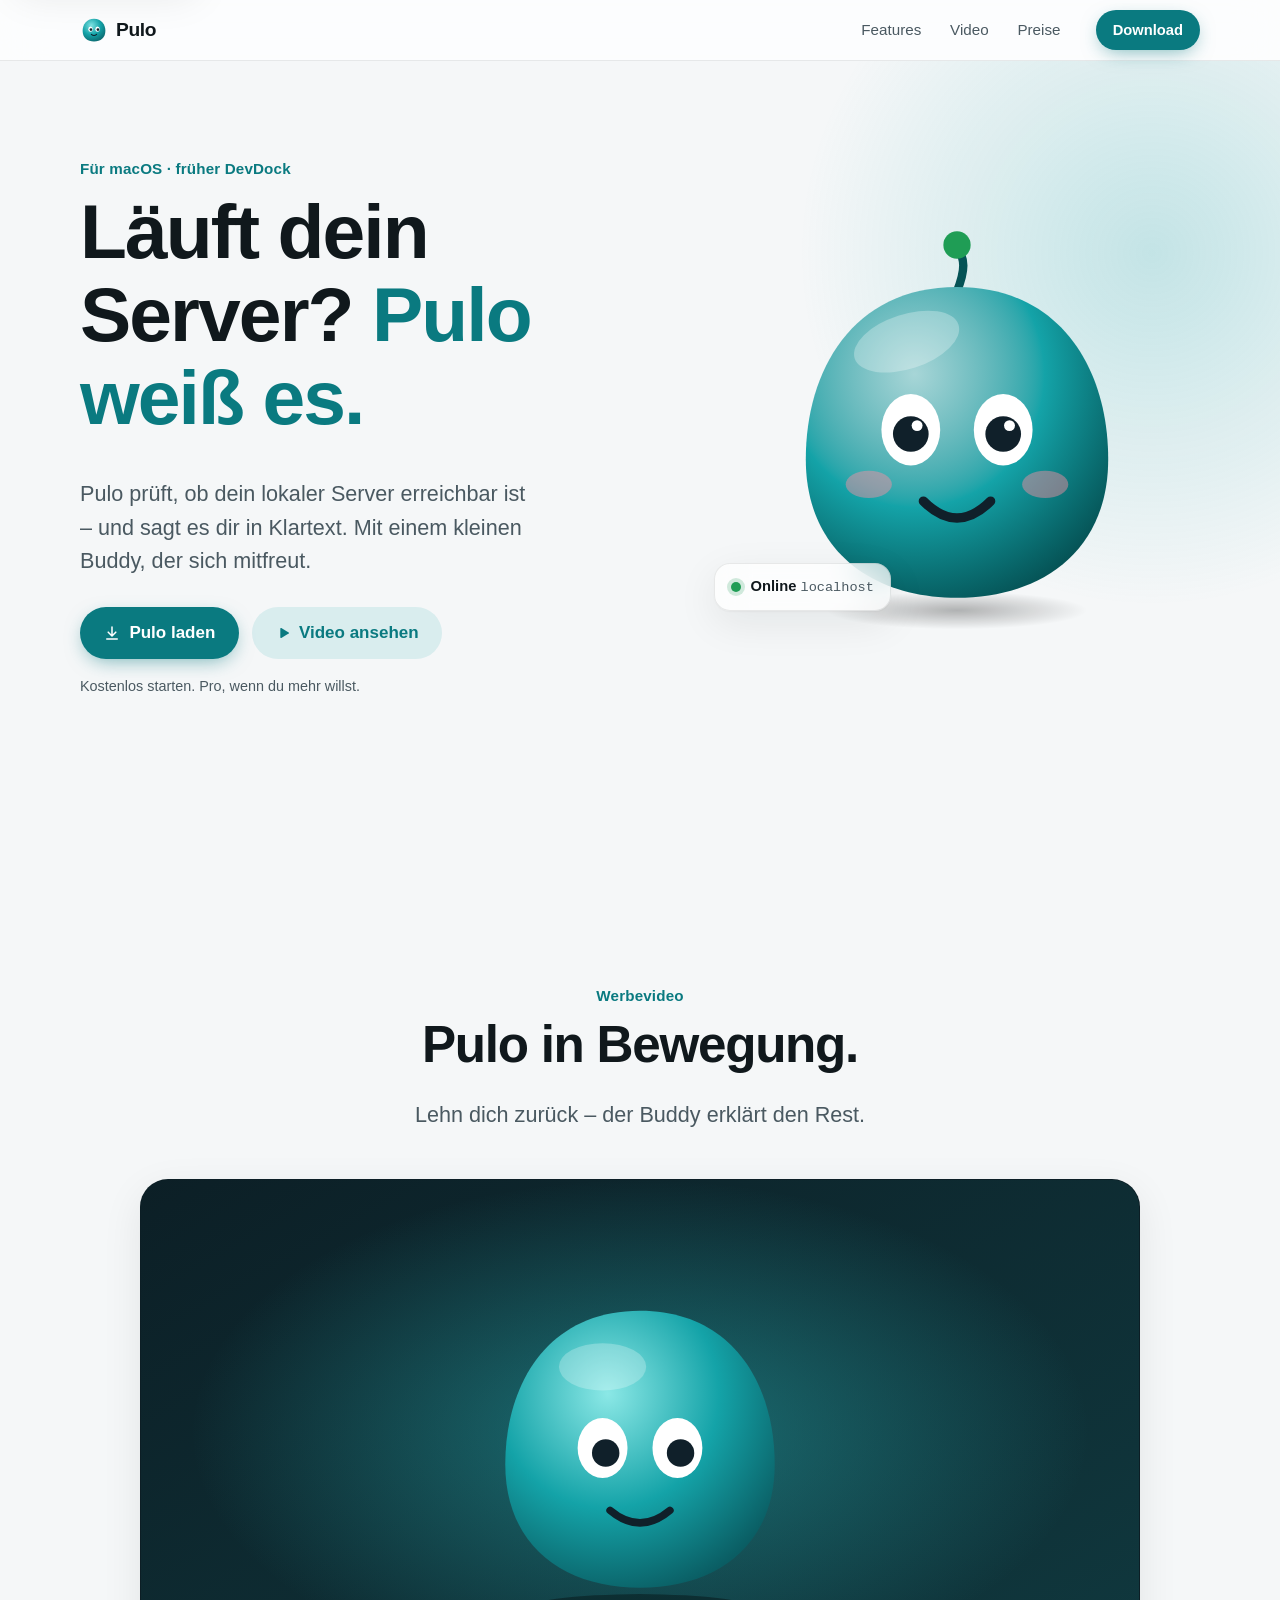
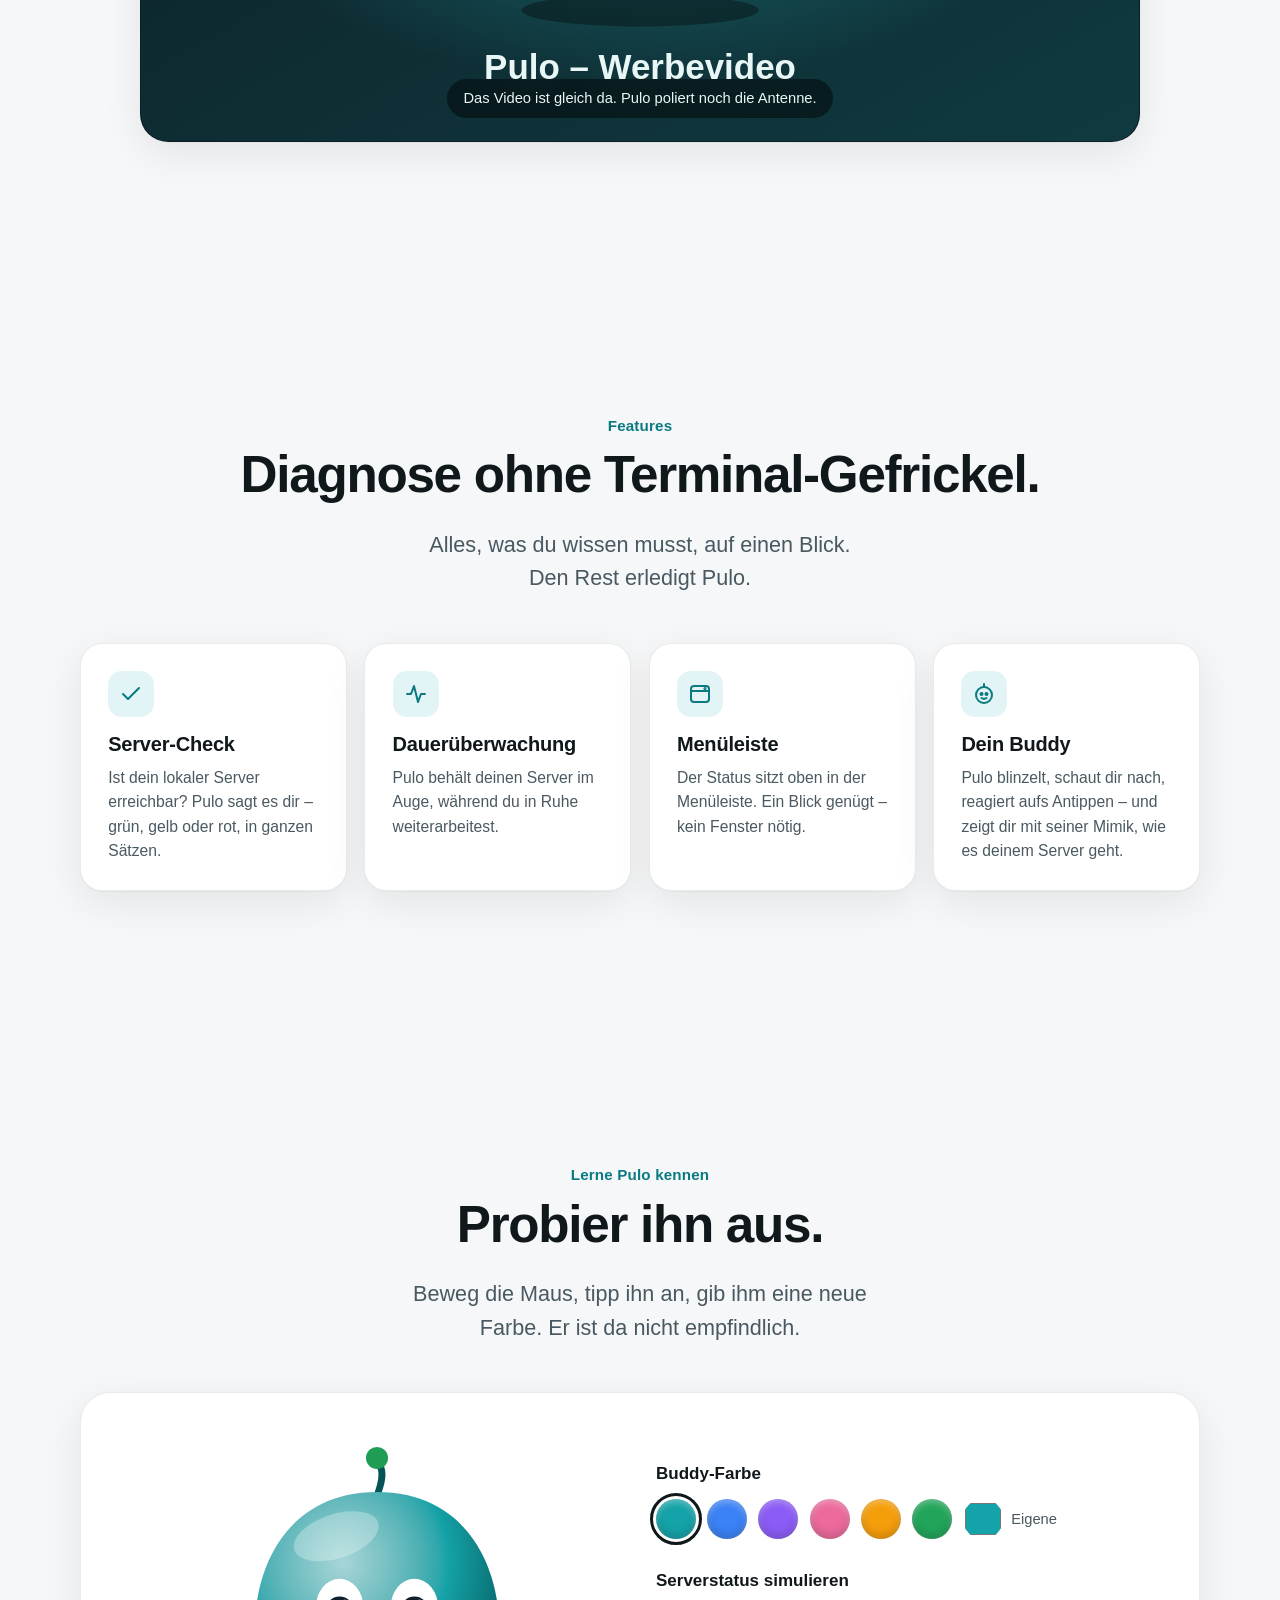
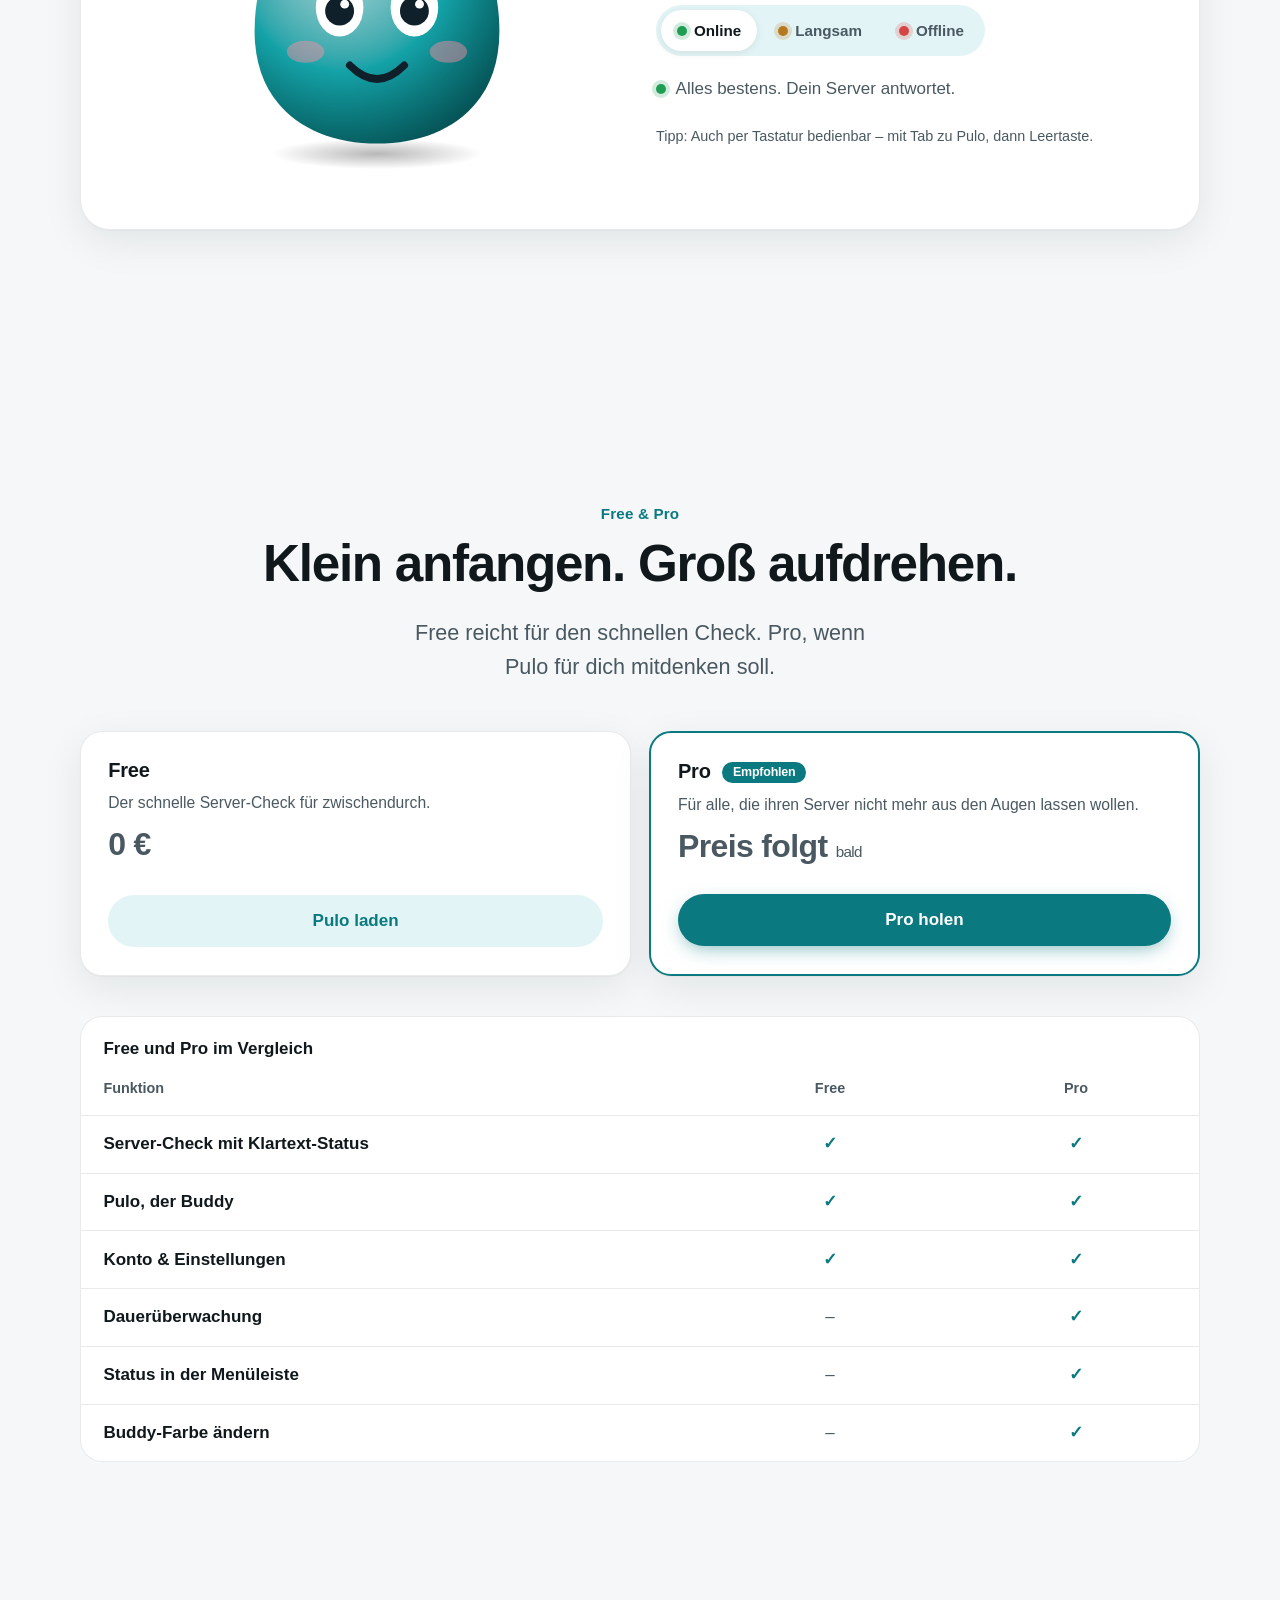
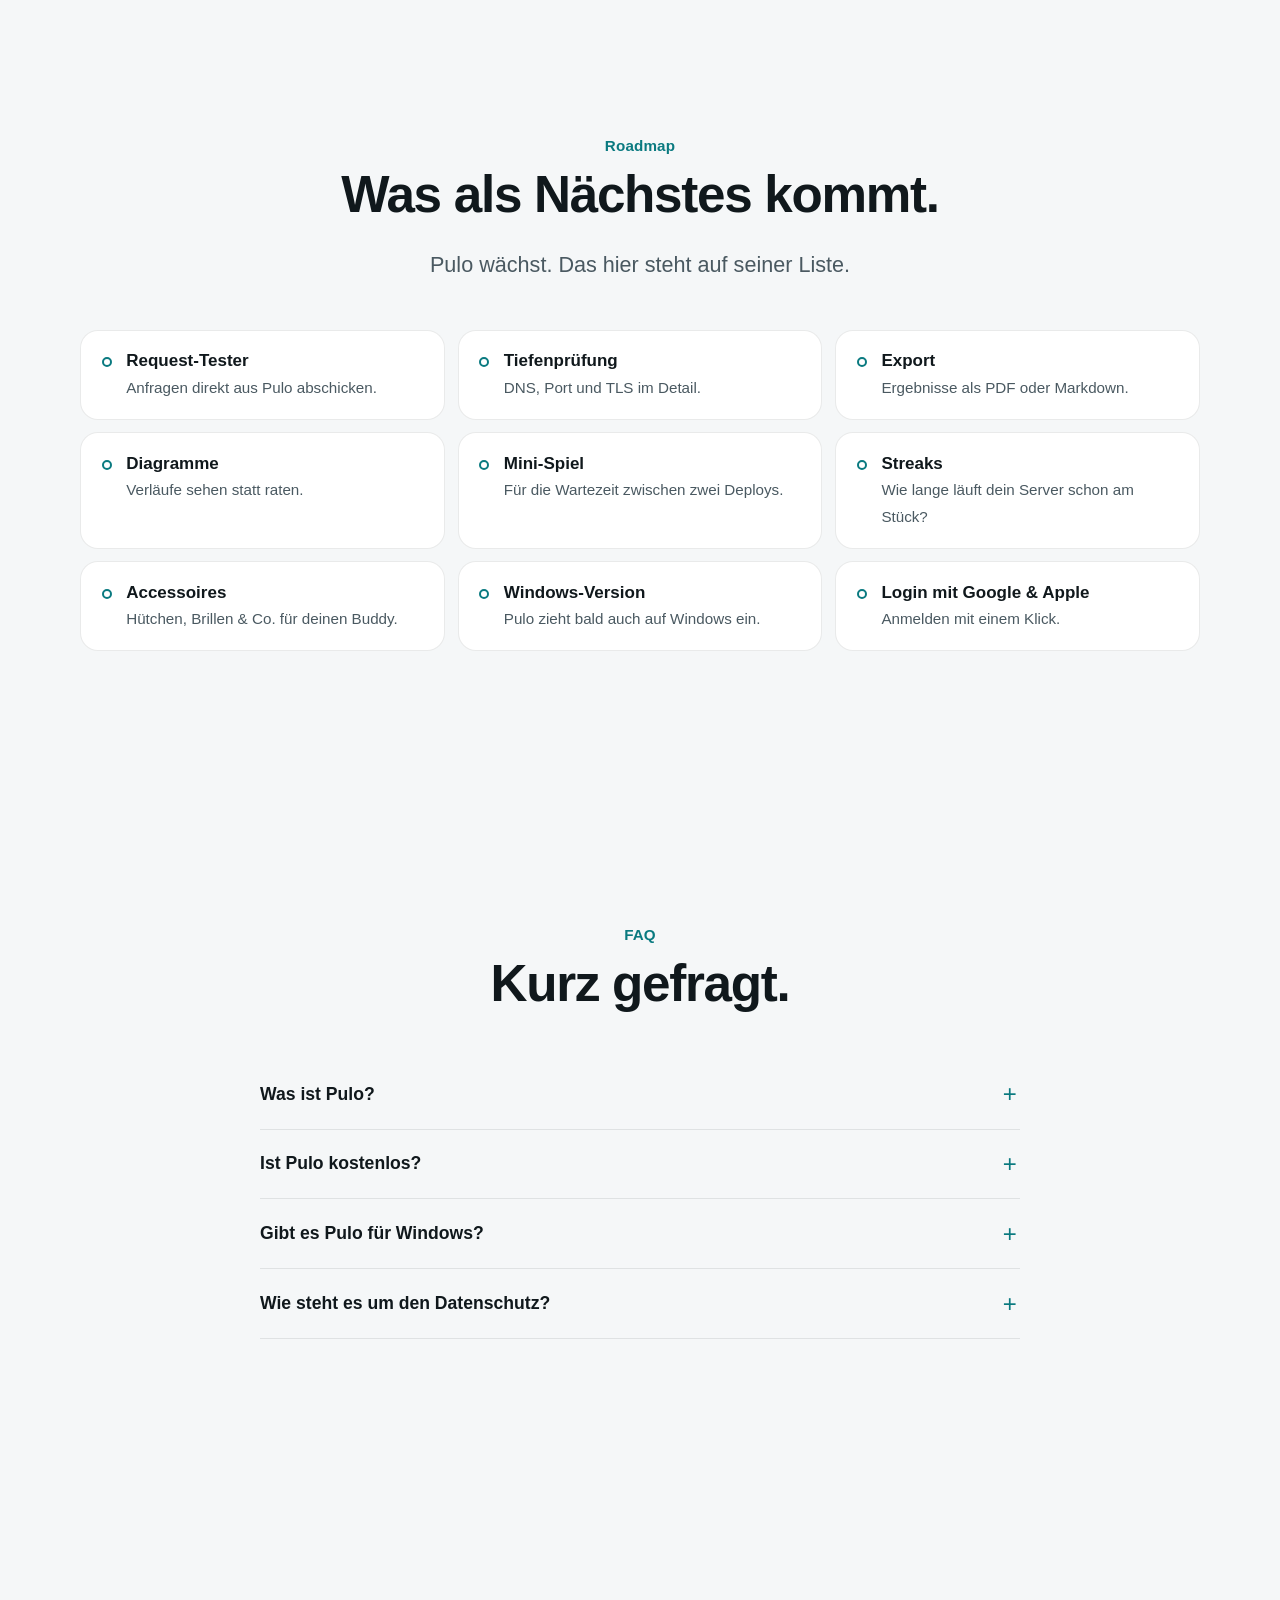
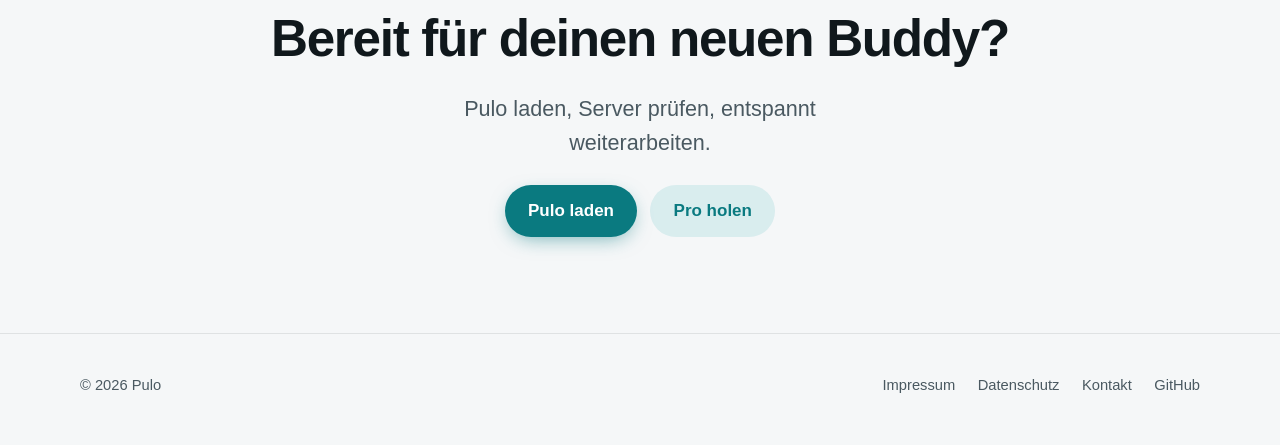
==== site/index.html @ b9af0f02 "Update Open Graph meta tags for new URLs" ====
<!doctype html>
<html lang="de">
<head>
  <meta charset="utf-8">
  <meta name="viewport" content="width=device-width, initial-scale=1, viewport-fit=cover">
  <title>Pulo – Server-Check für den Mac, mit Buddy</title>
  <meta name="description" content="Pulo prüft, ob dein lokaler Server läuft, und zeigt dir den Status in Klartext – mit einem freundlichen 3D-Buddy. Die Server-Diagnose für macOS.">
  <meta name="color-scheme" content="light dark">
  <meta name="theme-color" content="#f5f7f8" media="(prefers-color-scheme: light)">
  <meta name="theme-color" content="#0b1114" media="(prefers-color-scheme: dark)">
  <meta property="og:type" content="website">
  <meta property="og:title" content="Pulo – Server-Check für den Mac, mit Buddy">
  <meta property="og:description" content="Pulo prüft, ob dein Server läuft. Ein süßer Buddy zeigt es dir.">
  <meta property="og:image" content="https://puloo.netlify.app/og-image.png">
  <meta property="og:url" content="https://puloo.netlify.app/">
  <meta property="og:locale" content="de_DE">
  <meta name="twitter:card" content="summary_large_image">
  <link rel="icon" href="favicon.svg" type="image/svg+xml">
  <link rel="icon" href="favicon-32.png" sizes="32x32" type="image/png">
  <link rel="apple-touch-icon" href="apple-touch-icon.png">
  <style>
    /* ============ Design-Tokens ============
       BORAN: Hauptfarbe von Pulo hier eintragen (--accent / --buddy). Türkis ist Platzhalter. */
    :root {
      --buddy: #14a3a8;
      --accent: #0a7a80;          /* Text/Buttons auf Hell: AA-Kontrast */
      --accent-ink: #ffffff;
      --accent-soft: rgba(20, 163, 168, .12);
      --bg: #f5f7f8;
      --bg-elev: #ffffff;
      --text: #10181c;
      --text-2: #4a5961;
      --line: rgba(16, 24, 28, .09);
      --glass: rgba(255, 255, 255, .72);
      --shadow: 0 1px 2px rgba(16,24,28,.04), 0 12px 40px rgba(16,24,28,.08);
      --ok: #1f9d55; --warn: #b7791f; --bad: #d64545;
      --radius: 22px;
      --font: -apple-system, BlinkMacSystemFont, "SF Pro Display", "SF Pro Text", "Helvetica Neue", "Segoe UI", Roboto, Arial, sans-serif;
      --ease: cubic-bezier(.22, .8, .25, 1);
    }
    @media (prefers-color-scheme: dark) {
      :root {
        --accent: #4fd6d9;
        --accent-ink: #062326;
        --accent-soft: rgba(79, 214, 217, .12);
        --bg: #0b1114;
        --bg-elev: #131b1f;
        --text: #eef3f4;
        --text-2: #a3b1b7;
        --line: rgba(255, 255, 255, .09);
        --glass: rgba(19, 27, 31, .66);
        --shadow: 0 1px 2px rgba(0,0,0,.3), 0 16px 48px rgba(0,0,0,.35);
        --ok: #4ade80; --warn: #fbbf24; --bad: #f87171;
      }
    }

    *, *::before, *::after { box-sizing: border-box; }
    html { scroll-behavior: smooth; -webkit-text-size-adjust: 100%; }
    body {
      margin: 0; font-family: var(--font); background: var(--bg); color: var(--text);
      line-height: 1.55; font-size: 17px; -webkit-font-smoothing: antialiased; overflow-x: hidden;
    }
    img, svg, video { display: block; max-width: 100%; }
    a { color: var(--accent); }
    h1, h2, h3 { line-height: 1.08; letter-spacing: -.025em; margin: 0 0 .5em; font-weight: 700; }
    h1 { font-size: clamp(2.6rem, 7vw, 4.8rem); }
    h2 { font-size: clamp(2rem, 4.6vw, 3.2rem); }
    h3 { font-size: 1.25rem; letter-spacing: -.01em; }
    p { margin: 0 0 1em; }
    .wrap { width: min(1120px, 100% - 2.5rem); margin-inline: auto; }
    .eyebrow { color: var(--accent); font-weight: 600; font-size: .95rem; margin-bottom: .6rem; letter-spacing: .01em; }
    .lead { font-size: clamp(1.1rem, 2.2vw, 1.35rem); color: var(--text-2); max-width: 38ch; }
    .center { text-align: center; }
    .center .lead { margin-inline: auto; }
    section { padding: clamp(4.5rem, 11vw, 8.5rem) 0; scroll-margin-top: 64px; }
    .sr-only { position: absolute; width: 1px; height: 1px; overflow: hidden; clip: rect(0 0 0 0); white-space: nowrap; }

    :focus-visible { outline: 3px solid var(--accent); outline-offset: 3px; border-radius: 10px; }
    .skip { position: absolute; left: 1rem; top: -4rem; background: var(--bg-elev); padding: .7rem 1rem; border-radius: 12px; z-index: 100; box-shadow: var(--shadow); }
    .skip:focus { top: 1rem; }

    /* ============ Buttons ============ */
    .btn {
      display: inline-flex; align-items: center; justify-content: center; gap: .5rem;
      min-height: 48px; padding: .75rem 1.4rem; border-radius: 999px; font: inherit; font-weight: 600;
      text-decoration: none; cursor: pointer; border: 1px solid transparent;
      transition: transform .25s var(--ease), background-color .25s, box-shadow .25s;
    }
    .btn:hover { transform: translateY(-1px); }
    .btn:active { transform: scale(.98); }
    .btn-primary { background: var(--accent); color: var(--accent-ink); box-shadow: 0 6px 20px -6px color-mix(in srgb, var(--accent) 60%, transparent); }
    .btn-ghost { background: var(--accent-soft); color: var(--accent); }
    .btn-small { min-height: 38px; padding: .45rem 1rem; font-size: .92rem; }
    .btns { display: flex; flex-wrap: wrap; gap: .8rem; }
    .center .btns { justify-content: center; }

    /* ============ Navigation ============ */
    .nav {
      position: sticky; top: 0; z-index: 50; background: var(--glass);
      -webkit-backdrop-filter: saturate(180%) blur(20px); backdrop-filter: saturate(180%) blur(20px);
      border-bottom: 1px solid var(--line);
    }
    .nav .wrap { display: flex; align-items: center; gap: 1rem; height: 60px; }
    .logo { display: flex; align-items: center; gap: .5rem; font-weight: 700; font-size: 1.2rem; color: var(--text); text-decoration: none; letter-spacing: -.02em; }
    .logo img { width: 28px; height: 28px; }
    .nav ul { display: none; list-style: none; margin: 0 0 0 auto; padding: 0; gap: 1.8rem; }
    .nav ul a { color: var(--text-2); text-decoration: none; font-size: .95rem; }
    .nav ul a:hover { color: var(--text); }
    .nav .btn { margin-left: auto; }
    @media (min-width: 720px) { .nav ul { display: flex; } .nav .btn { margin-left: 1.2rem; } }

    /* ============ Hero ============ */
    .hero { padding-top: clamp(3rem, 8vw, 6rem); position: relative; overflow: hidden; }
    .hero .wrap { display: grid; gap: 2.5rem; align-items: center; }
    @media (min-width: 900px) { .hero .wrap { grid-template-columns: 1.1fr .9fr; } }
    .hero h1 span { color: var(--accent); }
    .hero .btns { margin-top: 1.8rem; }
    .hero-note { margin-top: 1rem; font-size: .9rem; color: var(--text-2); }
    .glow {
      position: absolute; inset: auto; width: 60vmax; height: 60vmax; border-radius: 50%; pointer-events: none; z-index: -1;
      background: radial-gradient(circle, color-mix(in srgb, var(--buddy) 22%, transparent), transparent 65%);
      right: -20vmax; top: -15vmax; will-change: transform;
    }
    .hero-stage { position: relative; display: grid; place-items: center; }
    .status-card {
      position: absolute; left: 0; bottom: 8%; display: flex; align-items: center; gap: .6rem;
      padding: .7rem 1rem; border-radius: 16px; background: var(--glass); border: 1px solid var(--line);
      -webkit-backdrop-filter: blur(16px); backdrop-filter: blur(16px); box-shadow: var(--shadow); font-size: .92rem;
    }
    .status-card code { font-family: ui-monospace, "SF Mono", Menlo, monospace; font-size: .85rem; color: var(--text-2); }
    .dot { width: 10px; height: 10px; border-radius: 50%; background: var(--ok); box-shadow: 0 0 0 4px color-mix(in srgb, var(--ok) 20%, transparent); flex: none; }
    .dot.warn { background: var(--warn); box-shadow: 0 0 0 4px color-mix(in srgb, var(--warn) 20%, transparent); }
    .dot.bad { background: var(--bad); box-shadow: 0 0 0 4px color-mix(in srgb, var(--bad) 20%, transparent); }

    /* ============ Buddy ============ */
    .buddy {
      width: min(420px, 82vw); aspect-ratio: 1; padding: 0; border: 0; background: none; cursor: pointer;
      -webkit-tap-highlight-color: transparent; border-radius: 40%;
    }
    .buddy svg { width: 100%; height: 100%; overflow: visible; }
    .buddy .body-g { transform-origin: 100px 178px; transform-box: view-box; }
    .buddy .eye { transform-box: fill-box; transform-origin: center; transition: transform .09s ease-in; }
    .buddy.blink .eye { transform: scaleY(.08); }
    .buddy .pupil { transition: transform .12s linear; }
    .buddy .brow { opacity: 0; transition: opacity .3s, transform .3s; transform-box: fill-box; transform-origin: center; }
    .buddy[data-mood="worried"] .brow, .buddy[data-mood="sad"] .brow { opacity: 1; }
    .buddy[data-mood="sad"] .brow-l { transform: rotate(14deg) translateY(-2px); }
    .buddy[data-mood="sad"] .brow-r { transform: rotate(-14deg) translateY(-2px); }
    .buddy[data-mood="worried"] .brow-l { transform: rotate(-8deg); }
    .buddy[data-mood="worried"] .brow-r { transform: rotate(8deg); }
    .buddy .cheek { transition: opacity .3s; }
    .buddy[data-mood="sad"] .cheek { opacity: .15; }
    .buddy .mouth { transition: d .3s var(--ease); }
    .buddy .tear { opacity: 0; transition: opacity .4s; }
    .buddy[data-mood="sad"] .tear { opacity: .9; }
    .buddy .lamp { transition: fill .4s; }
    .buddy.boop .body-g { animation: boop .55s var(--ease); }
    @keyframes boop {
      0% { transform: scale(1, 1); } 30% { transform: scale(1.08, .9); } 60% { transform: scale(.95, 1.06); } 100% { transform: scale(1, 1); }
    }
    .buddy.idle .body-g { animation: idle 5s ease-in-out infinite; }
    @keyframes idle { 0%, 100% { transform: translateY(0) scale(1); } 50% { transform: translateY(-6px) scale(1.01, .995); } }
    .buddy.idle.boop .body-g { animation: boop .55s var(--ease); }

    /* ============ Video ============ */
    .video-frame {
      position: relative; margin: 3rem auto 0; max-width: 1000px; aspect-ratio: 16 / 9; border-radius: calc(var(--radius) + 6px);
      overflow: hidden; background: #0c1f26; box-shadow: var(--shadow); border: 1px solid var(--line);
    }
    .video-frame video { width: 100%; height: 100%; object-fit: cover; }
    .play {
      position: absolute; inset: 0; display: grid; place-items: center; border: 0; padding: 0; cursor: pointer;
      background: linear-gradient(to top, rgba(0,0,0,.25), transparent 50%);
    }
    .play span {
      width: 88px; height: 88px; border-radius: 50%; display: grid; place-items: center;
      background: rgba(255,255,255,.22); -webkit-backdrop-filter: blur(18px); backdrop-filter: blur(18px);
      border: 1px solid rgba(255,255,255,.35); transition: transform .3s var(--ease), background .3s;
    }
    .play:hover span, .play:focus-visible span { transform: scale(1.06); background: rgba(255,255,255,.32); }
    .play svg { width: 30px; height: 30px; margin-left: 5px; fill: #fff; }
    .play[hidden] { display: none; }
    .video-placeholder {
      position: absolute; inset: 0; display: grid; place-items: end center; padding: 1.4rem; text-align: center;
      background: url(media/poster.svg) center / cover no-repeat; color: #e8f6f6;
    }
    .video-placeholder p { background: rgba(0,0,0,.45); padding: .5rem 1rem; border-radius: 999px; font-size: .92rem; margin: 0; -webkit-backdrop-filter: blur(10px); backdrop-filter: blur(10px); }
    .video-placeholder[hidden] { display: none; }

    /* ============ Karten ============ */
    .grid { display: grid; gap: 1.1rem; margin-top: 3rem; }
    @media (min-width: 640px) { .grid { grid-template-columns: repeat(2, 1fr); } }
    @media (min-width: 1000px) { .grid.four { grid-template-columns: repeat(4, 1fr); } }
    .card {
      background: var(--bg-elev); border: 1px solid var(--line); border-radius: var(--radius); padding: 1.7rem;
      box-shadow: var(--shadow); transition: transform .4s var(--ease);
    }
    .card:hover { transform: translateY(-3px); }
    .card p { color: var(--text-2); margin: 0; font-size: .98rem; }
    .icon { width: 46px; height: 46px; border-radius: 14px; display: grid; place-items: center; background: var(--accent-soft); color: var(--accent); margin-bottom: 1.1rem; }
    .icon svg { width: 24px; height: 24px; }

    /* ============ Buddy-Demo ============ */
    .demo {
      display: grid; gap: 2rem; align-items: center; margin-top: 3rem; padding: clamp(1.5rem, 4vw, 3rem);
      background: var(--bg-elev); border: 1px solid var(--line); border-radius: calc(var(--radius) + 8px); box-shadow: var(--shadow);
    }
    @media (min-width: 860px) { .demo { grid-template-columns: 1fr 1fr; } }
    .demo .buddy { width: min(340px, 72vw); margin-inline: auto; }
    .control + .control { margin-top: 1.8rem; }
    .control-label { font-weight: 600; margin-bottom: .7rem; display: block; }
    fieldset { border: 0; margin: 0; padding: 0; min-width: 0; }
    legend { padding: 0; }
    .swatches { display: flex; flex-wrap: wrap; gap: .7rem; align-items: center; }
    .swatch { position: relative; }
    .swatch input { position: absolute; opacity: 0; inset: 0; margin: 0; cursor: pointer; }
    .swatch span {
      display: block; width: 40px; height: 40px; border-radius: 50%; background: var(--c);
      box-shadow: inset 0 -4px 8px rgba(0,0,0,.18), inset 0 3px 6px rgba(255,255,255,.35); transition: transform .2s var(--ease);
    }
    .swatch input:checked + span { outline: 3px solid var(--text); outline-offset: 3px; }
    .swatch input:focus-visible + span { outline: 3px solid var(--accent); outline-offset: 3px; }
    .swatch:hover span { transform: scale(1.08); }
    .custom-color { display: inline-flex; align-items: center; gap: .5rem; font-size: .92rem; color: var(--text-2); }
    .custom-color input { width: 40px; height: 40px; border: 0; padding: 0; background: none; border-radius: 50%; cursor: pointer; }
    .seg { display: inline-flex; flex-wrap: wrap; gap: .3rem; padding: .3rem; border-radius: 999px; background: var(--accent-soft); }
    .seg button {
      display: inline-flex; align-items: center; gap: .45rem; border: 0; background: none; font: inherit; font-size: .95rem; font-weight: 600;
      color: var(--text-2); padding: .55rem 1rem; border-radius: 999px; cursor: pointer; min-height: 40px; transition: background .25s, color .25s;
    }
    .seg button[aria-pressed="true"] { background: var(--bg-elev); color: var(--text); box-shadow: 0 2px 8px rgba(0,0,0,.08); }
    .status-line { margin-top: 1.2rem; display: flex; align-items: center; gap: .6rem; color: var(--text-2); min-height: 1.6em; }
    .hint { font-size: .9rem; color: var(--text-2); margin-top: 1.4rem; }

    /* ============ Preise ============ */
    .pricing { display: grid; gap: 1.1rem; margin-top: 3rem; }
    @media (min-width: 760px) { .pricing { grid-template-columns: 1fr 1fr; } }
    .plan { display: flex; flex-direction: column; }
    .plan.pro { border: 2px solid var(--accent); }
    .plan .price { font-size: 2rem; font-weight: 700; letter-spacing: -.02em; margin: .3rem 0 1.4rem; }
    .plan .price small { font-size: .95rem; font-weight: 500; color: var(--text-2); }
    .plan .btn { margin-top: auto; }
    .badge { display: inline-block; font-size: .78rem; font-weight: 700; padding: .25rem .65rem; border-radius: 999px; background: var(--accent); color: var(--accent-ink); margin-left: .4rem; vertical-align: middle; }
    .table-wrap { margin-top: 2.5rem; overflow-x: auto; border-radius: var(--radius); border: 1px solid var(--line); background: var(--bg-elev); }
    table { width: 100%; border-collapse: collapse; min-width: 460px; }
    caption { text-align: left; padding: 1.2rem 1.4rem 0; font-weight: 600; }
    th, td { padding: .95rem 1.4rem; text-align: left; border-bottom: 1px solid var(--line); }
    tbody tr:last-child > * { border-bottom: 0; }
    thead th { font-size: .9rem; color: var(--text-2); font-weight: 600; }
    td:not(:first-child), thead th:not(:first-child) { text-align: center; width: 22%; }
    .yes { color: var(--accent); font-weight: 700; }
    .no { color: var(--text-2); }

    /* ============ Roadmap ============ */
    .roadmap { list-style: none; padding: 0; margin: 3rem 0 0; display: grid; gap: .8rem; }
    @media (min-width: 640px) { .roadmap { grid-template-columns: repeat(2, 1fr); } }
    @media (min-width: 1000px) { .roadmap { grid-template-columns: repeat(3, 1fr); } }
    .roadmap li { display: flex; gap: .9rem; align-items: flex-start; padding: 1.1rem 1.3rem; border-radius: 18px; background: var(--bg-elev); border: 1px solid var(--line); }
    .roadmap li::before { content: ""; flex: none; width: 10px; height: 10px; margin-top: .5em; border-radius: 50%; border: 2px solid var(--accent); }
    .roadmap strong { display: block; }
    .roadmap span { color: var(--text-2); font-size: .95rem; }

    /* ============ FAQ ============ */
    .faq { max-width: 760px; margin: 3rem auto 0; }
    details { border-bottom: 1px solid var(--line); }
    summary { cursor: pointer; list-style: none; padding: 1.3rem 2.2rem 1.3rem 0; font-weight: 600; font-size: 1.1rem; position: relative; }
    summary::-webkit-details-marker { display: none; }
    summary::after { content: "+"; position: absolute; right: .2rem; top: 50%; transform: translateY(-50%); font-size: 1.5rem; font-weight: 400; color: var(--accent); transition: transform .3s var(--ease); }
    details[open] summary::after { transform: translateY(-50%) rotate(45deg); }
    details p { color: var(--text-2); padding-bottom: 1.2rem; margin: 0; }

    /* ============ CTA & Footer ============ */
    .cta-final { padding-bottom: 6rem; }
    footer { border-top: 1px solid var(--line); padding: 2.5rem 0 3rem; font-size: .92rem; color: var(--text-2); }
    footer .wrap { display: flex; flex-wrap: wrap; gap: 1.2rem 2rem; align-items: center; justify-content: space-between; }
    footer ul { list-style: none; margin: 0; padding: 0; display: flex; flex-wrap: wrap; gap: 1.4rem; }
    footer a { color: var(--text-2); text-decoration: none; }
    footer a:hover { color: var(--text); text-decoration: underline; }

    /* ============ Scroll-Reveal ============ */
    .js .reveal { opacity: 0; transform: translateY(24px); transition: opacity .9s var(--ease), transform .9s var(--ease); }
    .js .reveal.in { opacity: 1; transform: none; }

    @media (prefers-reduced-motion: reduce) {
      html { scroll-behavior: auto; }
      *, *::before, *::after { animation: none !important; transition-duration: .01ms !important; }
      .js .reveal { opacity: 1; transform: none; }
      .glow { transform: none !important; }
    }
  </style>
</head>
<body>
  <a class="skip" href="#main">Zum Inhalt springen</a>

  <!-- Gemeinsame Verläufe für alle Buddys (Farbe folgt --buddy) -->
  <svg width="0" height="0" style="position:absolute" aria-hidden="true" focusable="false">
    <defs>
      <radialGradient id="pulo-body" cx="36%" cy="28%" r="78%">
        <stop offset="0" style="stop-color: color-mix(in oklab, var(--buddy) 45%, white)"/>
        <stop offset=".55" style="stop-color: var(--buddy)"/>
        <stop offset="1" style="stop-color: color-mix(in oklab, var(--buddy) 62%, black)"/>
      </radialGradient>
      <radialGradient id="pulo-shadow" cx="50%" cy="50%" r="50%">
        <stop offset="0" stop-color="#000" stop-opacity=".28"/>
        <stop offset="1" stop-color="#000" stop-opacity="0"/>
      </radialGradient>
    </defs>
  </svg>

  <!-- Buddy-Vorlage: wird per JS in jedes [data-buddy] geklont -->
  <template id="buddy-tpl">
    <svg viewBox="0 0 200 200" aria-hidden="true" focusable="false">
      <ellipse cx="100" cy="184" rx="62" ry="9" fill="url(#pulo-shadow)"/>
      <g class="body-g">
        <path d="M100 32 C104 22 104 16 100 12" style="stroke: color-mix(in oklab, var(--buddy) 62%, black)" stroke-width="4" fill="none" stroke-linecap="round"/>
        <circle class="lamp" cx="100" cy="10" r="6.5" style="fill: var(--ok)"/>
        <path d="M100 30 C150 30 172 70 172 112 C172 156 140 178 100 178 C60 178 28 156 28 112 C28 70 50 30 100 30Z" fill="url(#pulo-body)"/>
        <ellipse cx="76" cy="56" rx="26" ry="13" fill="#fff" opacity=".28" transform="rotate(-18 76 56)"/>
        <ellipse class="cheek" cx="58" cy="124" rx="11" ry="6.5" fill="#ff8fa3" opacity=".45"/>
        <ellipse class="cheek" cx="142" cy="124" rx="11" ry="6.5" fill="#ff8fa3" opacity=".45"/>
        <path class="brow brow-l" d="M66 72 L90 72" stroke="#10202a" stroke-width="4" stroke-linecap="round"/>
        <path class="brow brow-r" d="M110 72 L134 72" stroke="#10202a" stroke-width="4" stroke-linecap="round"/>
        <g class="eye">
          <ellipse cx="78" cy="98" rx="14" ry="17" fill="#fff"/>
          <g class="pupil"><circle cx="78" cy="100" r="8.5" fill="#10202a"/><circle cx="81" cy="96" r="2.6" fill="#fff"/></g>
        </g>
        <g class="eye">
          <ellipse cx="122" cy="98" rx="14" ry="17" fill="#fff"/>
          <g class="pupil"><circle cx="122" cy="100" r="8.5" fill="#10202a"/><circle cx="125" cy="96" r="2.6" fill="#fff"/></g>
        </g>
        <path class="tear" d="M66 116 q-4 8 0 11 q4 -3 0 -11z" fill="#9bdcff"/>
        <path class="mouth" d="M84 132 Q100 148 116 132" stroke="#10202a" stroke-width="4.5" fill="none" stroke-linecap="round"/>
      </g>
    </svg>
  </template>

  <header class="nav">
    <nav class="wrap" aria-label="Hauptnavigation">
      <a class="logo" href="#top" aria-label="Pulo – zum Seitenanfang"><img src="favicon.svg" alt="" width="28" height="28">Pulo</a>
      <ul>
        <li><a href="#features">Features</a></li>
        <li><a href="#video">Video</a></li>
        <li><a href="#preise">Preise</a></li>
      </ul>
      <a class="btn btn-primary btn-small" href="#preise" data-download>Download</a>
    </nav>
  </header>

  <main id="main">
    <!-- ============ Hero ============ -->
    <section class="hero" id="top">
      <div class="glow" data-parallax=".18" aria-hidden="true"></div>
      <div class="wrap">
        <div class="reveal">
          <p class="eyebrow">Für macOS · früher DevDock</p>
          <!-- BORAN: Slogan aus dem Video hier als Headline einsetzen, falls gewünscht -->
          <h1>Läuft dein Server? <span>Pulo weiß es.</span></h1>
          <p class="lead">Pulo prüft, ob dein lokaler Server erreichbar ist – und sagt es dir in Klartext. Mit einem kleinen Buddy, der sich mitfreut.</p>
          <div class="btns">
            <a class="btn btn-primary" href="#preise" data-download>
              <svg width="18" height="18" viewBox="0 0 24 24" aria-hidden="true"><path fill="currentColor" d="M12 3a1 1 0 0 1 1 1v9.6l3.3-3.3a1 1 0 1 1 1.4 1.4l-5 5a1 1 0 0 1-1.4 0l-5-5a1 1 0 1 1 1.4-1.4l3.3 3.3V4a1 1 0 0 1 1-1zM5 19h14a1 1 0 1 1 0 2H5a1 1 0 1 1 0-2z"/></svg>
              Pulo laden
            </a>
            <a class="btn btn-ghost" href="#video" data-watch>
              <svg width="16" height="16" viewBox="0 0 24 24" aria-hidden="true"><path fill="currentColor" d="M8 5.5v13a1 1 0 0 0 1.5.86l11-6.5a1 1 0 0 0 0-1.72l-11-6.5A1 1 0 0 0 8 5.5z"/></svg>
              Video ansehen
            </a>
          </div>
          <p class="hero-note">Kostenlos starten. Pro, wenn du mehr willst.</p>
        </div>
        <div class="hero-stage reveal">
          <button class="buddy" type="button" data-buddy data-mood="happy" aria-label="Pulo, das Maskottchen. Antippen zum Anstupsen."></button>
          <div class="status-card" aria-hidden="true">
            <span class="dot"></span>
            <span><strong>Online</strong> <code>localhost</code></span>
          </div>
        </div>
      </div>
    </section>

    <!-- ============ Video ============ -->
    <section id="video" aria-labelledby="video-h">
      <div class="wrap center reveal">
        <p class="eyebrow">Werbevideo</p>
        <h2 id="video-h">Pulo in Bewegung.</h2>
        <p class="lead">Lehn dich zurück – der Buddy erklärt den Rest.</p>
        <div class="video-frame">
          <!-- VIDEO: MP4 nach site/media/pulo-werbevideo.mp4 legen – oder die src-Zeile unten durch eine URL ersetzen.
               BORAN: Länge und Slogan aus dem Video ergänzen. Untertitel in media/pulo-untertitel-de.vtt pflegen. -->
          <video id="promo" controls playsinline preload="metadata" poster="media/poster.svg" aria-describedby="video-h">
            <source src="media/pulo-werbevideo.mp4" type="video/mp4">
            <track kind="captions" srclang="de" label="Deutsch" src="media/pulo-untertitel-de.vtt" default>
            Dein Browser kann dieses Video nicht abspielen.
          </video>
          <button class="play" type="button" id="play-btn" aria-label="Werbevideo abspielen">
            <span><svg viewBox="0 0 24 24" aria-hidden="true"><path d="M6 4.5v15a1 1 0 0 0 1.5.86l13-7.5a1 1 0 0 0 0-1.72l-13-7.5A1 1 0 0 0 6 4.5z"/></svg></span>
          </button>
          <div class="video-placeholder" id="video-placeholder" hidden>
            <p>Das Video ist gleich da. Pulo poliert noch die Antenne.</p>
          </div>
        </div>
      </div>
    </section>

    <!-- ============ Features ============ -->
    <section id="features" aria-labelledby="features-h">
      <div class="wrap">
        <div class="center reveal">
          <p class="eyebrow">Features</p>
          <h2 id="features-h">Diagnose ohne Terminal-Gefrickel.</h2>
          <p class="lead">Alles, was du wissen musst, auf einen Blick. Den Rest erledigt Pulo.</p>
        </div>
        <div class="grid four">
          <article class="card reveal">
            <div class="icon"><svg viewBox="0 0 24 24" fill="none" stroke="currentColor" stroke-width="2" stroke-linecap="round" stroke-linejoin="round" aria-hidden="true"><path d="M20 6 9 17l-5-5"/></svg></div>
            <h3>Server-Check</h3>
            <p>Ist dein lokaler Server erreichbar? Pulo sagt es dir – grün, gelb oder rot, in ganzen Sätzen.</p>
          </article>
          <article class="card reveal">
            <div class="icon"><svg viewBox="0 0 24 24" fill="none" stroke="currentColor" stroke-width="2" stroke-linecap="round" stroke-linejoin="round" aria-hidden="true"><path d="M3 12h4l3-8 4 16 3-8h4"/></svg></div>
            <h3>Dauerüberwachung</h3>
            <p>Pulo behält deinen Server im Auge, während du in Ruhe weiterarbeitest.</p>
          </article>
          <article class="card reveal">
            <div class="icon"><svg viewBox="0 0 24 24" fill="none" stroke="currentColor" stroke-width="2" stroke-linecap="round" stroke-linejoin="round" aria-hidden="true"><rect x="3" y="4" width="18" height="16" rx="3"/><path d="M3 9h18"/><circle cx="17" cy="6.5" r=".6" fill="currentColor"/></svg></div>
            <h3>Menüleiste</h3>
            <p>Der Status sitzt oben in der Menüleiste. Ein Blick genügt – kein Fenster nötig.</p>
          </article>
          <article class="card reveal">
            <div class="icon"><svg viewBox="0 0 24 24" fill="none" stroke="currentColor" stroke-width="2" stroke-linecap="round" stroke-linejoin="round" aria-hidden="true"><circle cx="12" cy="13" r="8"/><circle cx="9.5" cy="12" r="1" fill="currentColor"/><circle cx="14.5" cy="12" r="1" fill="currentColor"/><path d="M9.5 16c1.4 1 3.6 1 5 0M12 5V2"/></svg></div>
            <h3>Dein Buddy</h3>
            <p>Pulo blinzelt, schaut dir nach, reagiert aufs Antippen – und zeigt dir mit seiner Mimik, wie es deinem Server geht.</p>
          </article>
        </div>
      </div>
    </section>

    <!-- ============ Buddy-Demo ============ -->
    <section id="buddy" aria-labelledby="buddy-h">
      <div class="wrap">
        <div class="center reveal">
          <p class="eyebrow">Lerne Pulo kennen</p>
          <h2 id="buddy-h">Probier ihn aus.</h2>
          <p class="lead">Beweg die Maus, tipp ihn an, gib ihm eine neue Farbe. Er ist da nicht empfindlich.</p>
        </div>
        <div class="demo reveal">
          <button class="buddy" type="button" data-buddy data-mood="happy" id="demo-buddy" aria-label="Demo-Pulo. Antippen zum Anstupsen."></button>
          <div>
            <fieldset class="control">
              <legend class="control-label">Buddy-Farbe</legend>
              <div class="swatches" id="swatches">
                <label class="swatch"><input type="radio" name="color" value="#14a3a8" checked><span style="--c:#14a3a8"></span><span class="sr-only">Türkis</span></label>
                <label class="swatch"><input type="radio" name="color" value="#3b82f6"><span style="--c:#3b82f6"></span><span class="sr-only">Blau</span></label>
                <label class="swatch"><input type="radio" name="color" value="#8b5cf6"><span style="--c:#8b5cf6"></span><span class="sr-only">Violett</span></label>
                <label class="swatch"><input type="radio" name="color" value="#ec6a9c"><span style="--c:#ec6a9c"></span><span class="sr-only">Rosa</span></label>
                <label class="swatch"><input type="radio" name="color" value="#f59e0b"><span style="--c:#f59e0b"></span><span class="sr-only">Orange</span></label>
                <label class="swatch"><input type="radio" name="color" value="#22a55a"><span style="--c:#22a55a"></span><span class="sr-only">Grün</span></label>
                <label class="custom-color"><input type="color" id="custom-color" value="#14a3a8">Eigene</label>
              </div>
            </fieldset>
            <div class="control">
              <span class="control-label" id="status-label">Serverstatus simulieren</span>
              <div class="seg" role="group" aria-labelledby="status-label">
                <button type="button" data-status="ok" aria-pressed="true"><span class="dot"></span>Online</button>
                <button type="button" data-status="warn" aria-pressed="false"><span class="dot warn"></span>Langsam</button>
                <button type="button" data-status="bad" aria-pressed="false"><span class="dot bad"></span>Offline</button>
              </div>
              <p class="status-line" id="status-line" aria-live="polite"><span class="dot"></span><span>Alles bestens. Dein Server antwortet.</span></p>
            </div>
            <p class="hint">Tipp: Auch per Tastatur bedienbar – mit Tab zu Pulo, dann Leertaste.</p>
          </div>
        </div>
      </div>
    </section>

    <!-- ============ Preise ============ -->
    <section id="preise" aria-labelledby="preise-h">
      <div class="wrap">
        <div class="center reveal">
          <p class="eyebrow">Free & Pro</p>
          <h2 id="preise-h">Klein anfangen. Groß aufdrehen.</h2>
          <p class="lead">Free reicht für den schnellen Check. Pro, wenn Pulo für dich mitdenken soll.</p>
        </div>
        <div class="pricing">
          <article class="card plan reveal">
            <h3>Free</h3>
            <p>Der schnelle Server-Check für zwischendurch.</p>
            <p class="price">0 €</p>
            <a class="btn btn-ghost" href="#preise" data-download>Pulo laden</a>
          </article>
          <article class="card plan pro reveal">
            <h3>Pro <span class="badge">Empfohlen</span></h3>
            <p>Für alle, die ihren Server nicht mehr aus den Augen lassen wollen.</p>
            <!-- BORAN: Pro-Preis ergänzen (z. B. „X € / Monat“) -->
            <p class="price">Preis folgt <small>bald</small></p>
            <!-- BORAN: Link zum Pro-Kauf ergänzen -->
            <a class="btn btn-primary" href="#preise" data-pro>Pro holen</a>
          </article>
        </div>
        <div class="table-wrap reveal">
          <!-- BORAN: Zuordnung Free/Pro prüfen – aktuell ein Entwurf -->
          <table>
            <caption>Free und Pro im Vergleich</caption>
            <thead><tr><th scope="col">Funktion</th><th scope="col">Free</th><th scope="col">Pro</th></tr></thead>
            <tbody>
              <tr><th scope="row">Server-Check mit Klartext-Status</th><td><span class="yes" aria-label="enthalten">✓</span></td><td><span class="yes" aria-label="enthalten">✓</span></td></tr>
              <tr><th scope="row">Pulo, der Buddy</th><td><span class="yes" aria-label="enthalten">✓</span></td><td><span class="yes" aria-label="enthalten">✓</span></td></tr>
              <tr><th scope="row">Konto & Einstellungen</th><td><span class="yes" aria-label="enthalten">✓</span></td><td><span class="yes" aria-label="enthalten">✓</span></td></tr>
              <tr><th scope="row">Dauerüberwachung</th><td><span class="no" aria-label="nicht enthalten">–</span></td><td><span class="yes" aria-label="enthalten">✓</span></td></tr>
              <tr><th scope="row">Status in der Menüleiste</th><td><span class="no" aria-label="nicht enthalten">–</span></td><td><span class="yes" aria-label="enthalten">✓</span></td></tr>
              <tr><th scope="row">Buddy-Farbe ändern</th><td><span class="no" aria-label="nicht enthalten">–</span></td><td><span class="yes" aria-label="enthalten">✓</span></td></tr>
            </tbody>
          </table>
        </div>
      </div>
    </section>

    <!-- ============ Roadmap ============ -->
    <section id="roadmap" aria-labelledby="roadmap-h">
      <div class="wrap">
        <div class="center reveal">
          <p class="eyebrow">Roadmap</p>
          <h2 id="roadmap-h">Was als Nächstes kommt.</h2>
          <p class="lead">Pulo wächst. Das hier steht auf seiner Liste.</p>
        </div>
        <ul class="roadmap">
          <li class="reveal"><div><strong>Request-Tester</strong><span>Anfragen direkt aus Pulo abschicken.</span></div></li>
          <li class="reveal"><div><strong>Tiefenprüfung</strong><span>DNS, Port und TLS im Detail.</span></div></li>
          <li class="reveal"><div><strong>Export</strong><span>Ergebnisse als PDF oder Markdown.</span></div></li>
          <li class="reveal"><div><strong>Diagramme</strong><span>Verläufe sehen statt raten.</span></div></li>
          <li class="reveal"><div><strong>Mini-Spiel</strong><span>Für die Wartezeit zwischen zwei Deploys.</span></div></li>
          <li class="reveal"><div><strong>Streaks</strong><span>Wie lange läuft dein Server schon am Stück?</span></div></li>
          <li class="reveal"><div><strong>Accessoires</strong><span>Hütchen, Brillen & Co. für deinen Buddy.</span></div></li>
          <li class="reveal"><div><strong>Windows-Version</strong><span>Pulo zieht bald auch auf Windows ein.</span></div></li>
          <li class="reveal"><div><strong>Login mit Google & Apple</strong><span>Anmelden mit einem Klick.</span></div></li>
        </ul>
      </div>
    </section>

    <!-- ============ FAQ ============ -->
    <section id="faq" aria-labelledby="faq-h">
      <div class="wrap">
        <div class="center reveal">
          <p class="eyebrow">FAQ</p>
          <h2 id="faq-h">Kurz gefragt.</h2>
        </div>
        <div class="faq reveal">
          <details>
            <summary>Was ist Pulo?</summary>
            <p>Pulo ist eine macOS-App, die prüft, ob dein lokaler Server erreichbar ist, und dir den Status in Klartext zeigt. Der gleichnamige Buddy zeigt dir mit seiner Mimik, wie es deinem Server geht. Früher hieß die App DevDock.</p>
          </details>
          <details>
            <summary>Ist Pulo kostenlos?</summary>
            <p>Ja, es gibt eine kostenlose Version. Mit Pro bekommst du zusätzliche Funktionen – die Details findest du oben im Vergleich.</p>
          </details>
          <details>
            <summary>Gibt es Pulo für Windows?</summary>
            <p>Noch nicht. Eine Windows-Version steht auf der Roadmap.</p>
          </details>
          <details>
            <summary>Wie steht es um den Datenschutz?</summary>
            <p>Pulo prüft deine lokalen Server direkt von deinem Mac aus. Alle Details zu Konto und Daten findest du in der <a href="datenschutz.html">Datenschutzerklärung</a>.</p>
          </details>
        </div>
      </div>
    </section>

    <section class="cta-final" aria-labelledby="cta-h">
      <div class="wrap center reveal">
        <h2 id="cta-h">Bereit für deinen neuen Buddy?</h2>
        <p class="lead">Pulo laden, Server prüfen, entspannt weiterarbeiten.</p>
        <div class="btns" style="margin-top:1.6rem">
          <a class="btn btn-primary" href="#preise" data-download>Pulo laden</a>
          <a class="btn btn-ghost" href="#preise" data-pro>Pro holen</a>
        </div>
      </div>
    </section>
  </main>

  <footer>
    <div class="wrap">
      <span>© <span id="year">2026</span> Pulo</span>
      <nav aria-label="Rechtliches und Kontakt">
        <ul>
          <li><a href="impressum.html">Impressum</a></li>
          <li><a href="datenschutz.html">Datenschutz</a></li>
          <!-- BORAN: Kontaktadresse ergänzen -->
          <li><a href="mailto:kontakt@example.com">Kontakt</a></li>
          <li><a href="https://github.com/ShnMert/Pulo" rel="noopener">GitHub</a></li>
        </ul>
      </nav>
    </div>
  </footer>

  <script>
  (() => {
    // ================= Konfiguration =================
    // BORAN: Download- und Pro-Link eintragen. Leer = Buttons springen zu den Preisen.
    const DOWNLOAD_URL = "";
    const PRO_URL = "";

    document.documentElement.classList.add("js");
    const reduceMotion = matchMedia("(prefers-reduced-motion: reduce)");
    const canHover = matchMedia("(hover: hover) and (pointer: fine)");
    const root = document.documentElement;
    document.getElementById("year").textContent = new Date().getFullYear();

    if (DOWNLOAD_URL) document.querySelectorAll("[data-download]").forEach(a => a.href = DOWNLOAD_URL);
    if (PRO_URL) document.querySelectorAll("[data-pro]").forEach(a => a.href = PRO_URL);

    // ================= Buddy =================
    const MOUTHS = {
      happy:   "M84 132 Q100 148 116 132",
      worried: "M86 136 Q93 131 100 136 Q107 141 114 136",
      sad:     "M84 140 Q100 126 116 140",
      wow:     "M93 136 Q100 126 107 136 Q100 146 93 136"
    };
    const LAMP = { ok: "var(--ok)", warn: "var(--warn)", bad: "var(--bad)" };
    const tpl = document.getElementById("buddy-tpl");
    const buddies = [...document.querySelectorAll("[data-buddy]")].map(el => {
      el.appendChild(tpl.content.cloneNode(true));
      const b = { el, svg: el.querySelector("svg"), pupils: [...el.querySelectorAll(".pupil")],
                  mouth: el.querySelector(".mouth"), lamp: el.querySelector(".lamp"), mood: el.dataset.mood };
      el.addEventListener("click", () => boop(b));
      return b;
    });

    function setMood(b, mood) {
      b.mood = mood; b.el.dataset.mood = mood;
      b.mouth.setAttribute("d", MOUTHS[mood]);
    }
    function boop(b) {
      b.el.classList.remove("boop"); void b.el.offsetWidth; b.el.classList.add("boop");
      b.mouth.setAttribute("d", MOUTHS.wow);
      clearTimeout(b.boopT);
      b.boopT = setTimeout(() => { b.el.classList.remove("boop"); b.mouth.setAttribute("d", MOUTHS[b.mood]); }, 650);
      blink(b);
    }
    function blink(b) {
      b.el.classList.add("blink");
      setTimeout(() => b.el.classList.remove("blink"), 130);
    }
    buddies.forEach(b => {
      const loop = () => {
        blink(b);
        if (Math.random() < .2) setTimeout(() => blink(b), 260); // gelegentlich Doppel-Blinzeln
        b.blinkT = setTimeout(loop, 2600 + Math.random() * 3200);
      };
      b.blinkT = setTimeout(loop, 1200 + Math.random() * 2000);
    });

    // Augen folgen dem Zeiger
    function lookAt(b, x, y) {
      const r = b.svg.getBoundingClientRect();
      const s = r.width / 200;
      b.pupils.forEach((p, i) => {
        const ex = r.left + (i ? 122 : 78) * s, ey = r.top + 100 * s;
        const dx = x - ex, dy = y - ey, d = Math.hypot(dx, dy) || 1;
        const m = Math.min(5.5, d / 40);
        p.style.transform = `translate(${(dx / d) * m}px, ${(dy / d) * m * .9}px)`;
      });
    }
    let px = 0, py = 0, raf = 0;
    addEventListener("pointermove", e => {
      if (e.pointerType !== "mouse") return;
      px = e.clientX; py = e.clientY;
      if (!raf) raf = requestAnimationFrame(() => { raf = 0; buddies.forEach(b => lookAt(b, px, py)); });
    }, { passive: true });

    // Touch / kein Hover: sanfte Idle-Animation, Augen schweifen umher
    function setupIdle() {
      const idle = !canHover.matches && !reduceMotion.matches;
      buddies.forEach(b => b.el.classList.toggle("idle", idle));
      clearInterval(setupIdle.t);
      if (!canHover.matches) {
        const wander = () => buddies.forEach(b => {
          const r = b.svg.getBoundingClientRect();
          lookAt(b, r.left + r.width * Math.random(), r.top + r.height * (.2 + Math.random() * .7));
        });
        wander();
        setupIdle.t = setInterval(wander, 3200);
      }
    }
    setupIdle();
    canHover.addEventListener("change", setupIdle);
    reduceMotion.addEventListener("change", setupIdle);

    // ================= Farbwähler =================
    function setColor(c) {
      root.style.setProperty("--buddy", c);
      try { localStorage.setItem("pulo-color", c); } catch {}
    }
    const swatches = document.getElementById("swatches");
    const custom = document.getElementById("custom-color");
    swatches.addEventListener("change", e => {
      if (e.target.name === "color") { setColor(e.target.value); custom.value = e.target.value; }
    });
    custom.addEventListener("input", () => {
      swatches.querySelectorAll("input[name=color]").forEach(i => i.checked = false);
      setColor(custom.value);
    });
    try {
      const saved = localStorage.getItem("pulo-color");
      if (saved) {
        setColor(saved); custom.value = saved;
        const match = swatches.querySelector(`input[value="${saved}"]`);
        swatches.querySelectorAll("input[name=color]").forEach(i => i.checked = i === match);
      }
    } catch {}

    // ================= Serverstatus-Demo =================
    const STATUS = {
      ok:   { mood: "happy",   text: "Alles bestens. Dein Server antwortet." },
      warn: { mood: "worried", text: "Hm, dein Server antwortet – aber er lässt sich Zeit." },
      bad:  { mood: "sad",     text: "Dein Server ist nicht erreichbar. Pulo ist traurig." }
    };
    const demo = buddies.find(b => b.el.id === "demo-buddy");
    const line = document.getElementById("status-line");
    document.querySelectorAll("[data-status]").forEach(btn => btn.addEventListener("click", () => {
      const key = btn.dataset.status, s = STATUS[key];
      document.querySelectorAll("[data-status]").forEach(o => o.setAttribute("aria-pressed", o === btn));
      setMood(demo, s.mood);
      demo.lamp.style.fill = LAMP[key];
      line.innerHTML = `<span class="dot ${key === "ok" ? "" : key}"></span><span>${s.text}</span>`;
    }));

    // ================= Video =================
    const video = document.getElementById("promo");
    const playBtn = document.getElementById("play-btn");
    const placeholder = document.getElementById("video-placeholder");
    const source = video.querySelector("source");
    const showPlaceholder = () => { placeholder.hidden = false; playBtn.hidden = true; video.hidden = true; };
    source.addEventListener("error", showPlaceholder);
    if (!source.getAttribute("src")) showPlaceholder();
    playBtn.addEventListener("click", () => { video.play().catch(() => {}); video.focus(); });
    video.addEventListener("play", () => playBtn.hidden = true);
    video.addEventListener("ended", () => playBtn.hidden = false);

    document.querySelectorAll("[data-watch]").forEach(a => a.addEventListener("click", e => {
      e.preventDefault();
      document.getElementById("video").scrollIntoView({ behavior: reduceMotion.matches ? "auto" : "smooth" });
      if (!video.hidden) video.play().catch(() => {});
      (video.hidden ? placeholder : video).setAttribute("tabindex", "-1");
      (video.hidden ? placeholder : video).focus({ preventScroll: true });
    }));

    // ================= Scroll-Reveal & Parallax =================
    const io = new IntersectionObserver(entries => entries.forEach(en => {
      if (en.isIntersecting) { en.target.classList.add("in"); io.unobserve(en.target); }
    }), { rootMargin: "0px 0px -8% 0px", threshold: .08 });
    document.querySelectorAll(".reveal").forEach(el => io.observe(el));

    const par = [...document.querySelectorAll("[data-parallax]")];
    let ticking = false;
    addEventListener("scroll", () => {
      if (reduceMotion.matches || ticking) return;
      ticking = true;
      requestAnimationFrame(() => {
        par.forEach(el => el.style.transform = `translate3d(0, ${scrollY * el.dataset.parallax}px, 0)`);
        ticking = false;
      });
    }, { passive: true });
  })();
  </script>
</body>
</html>
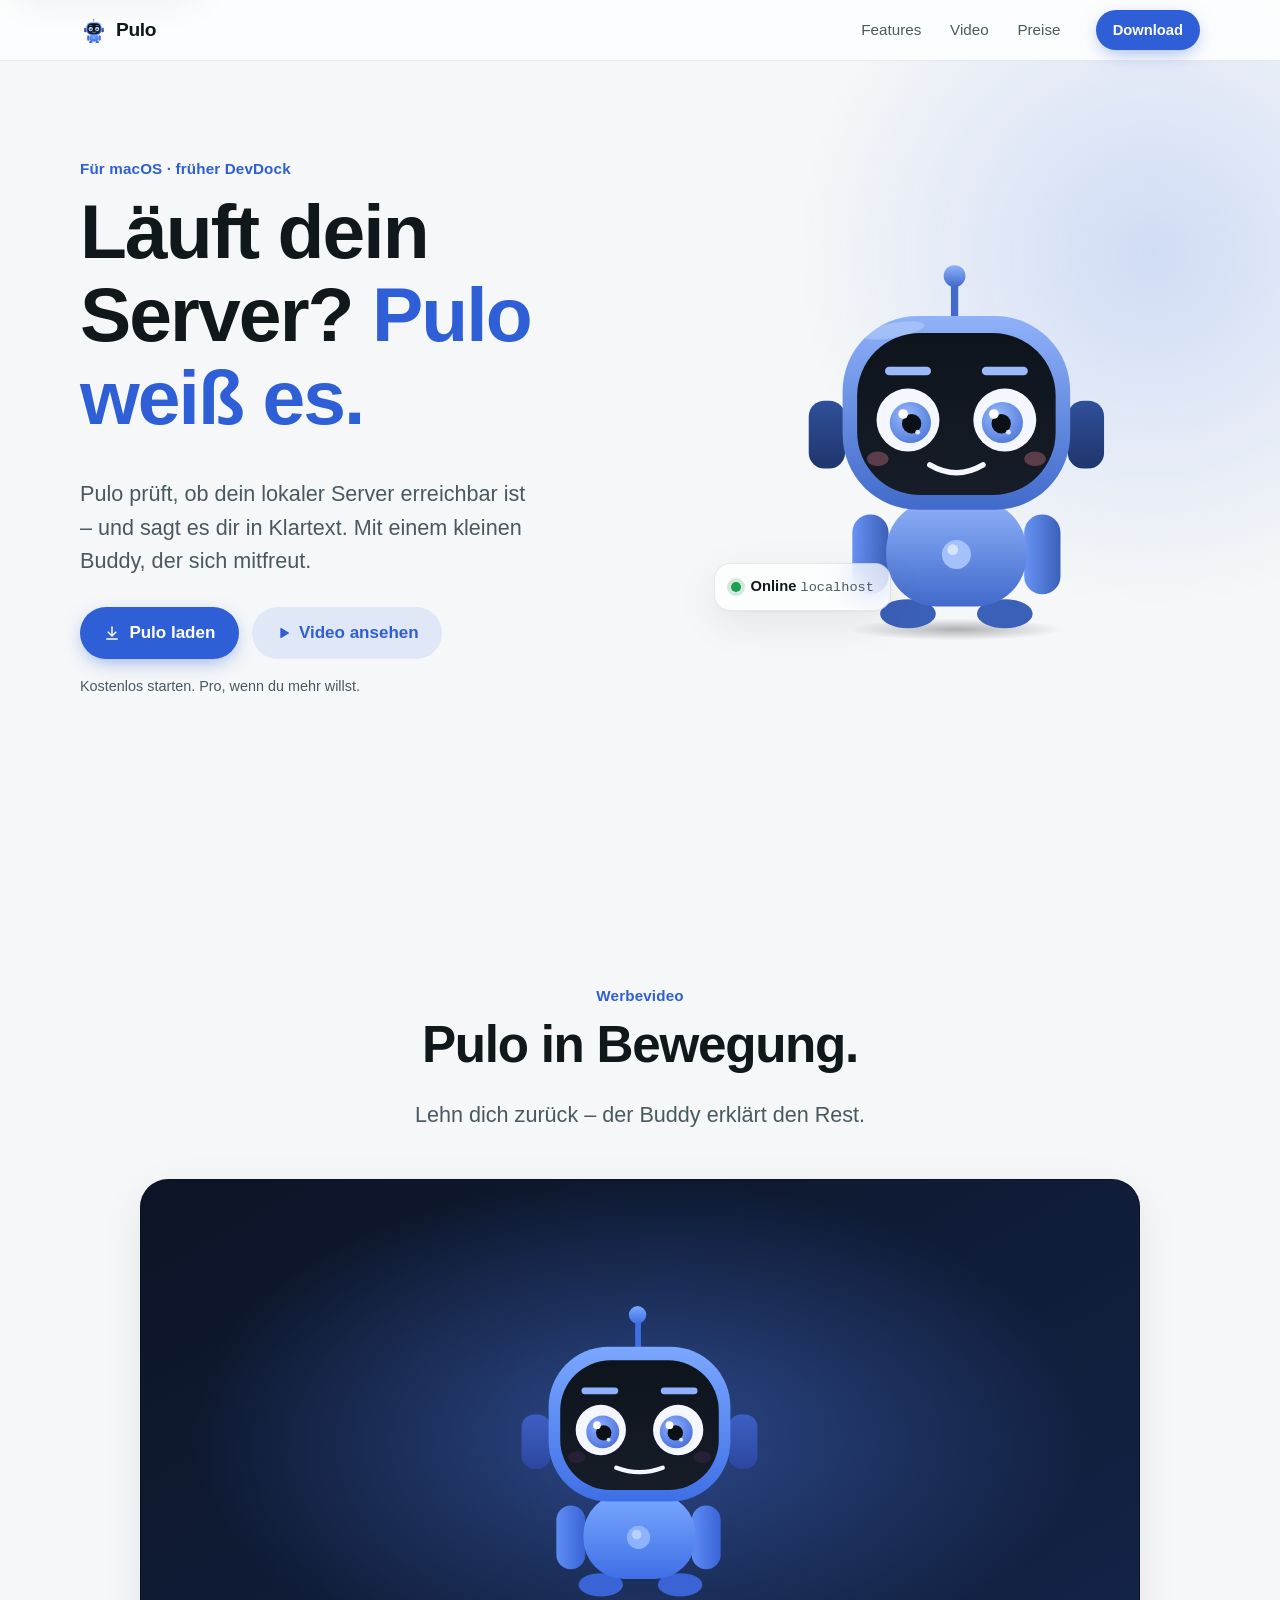
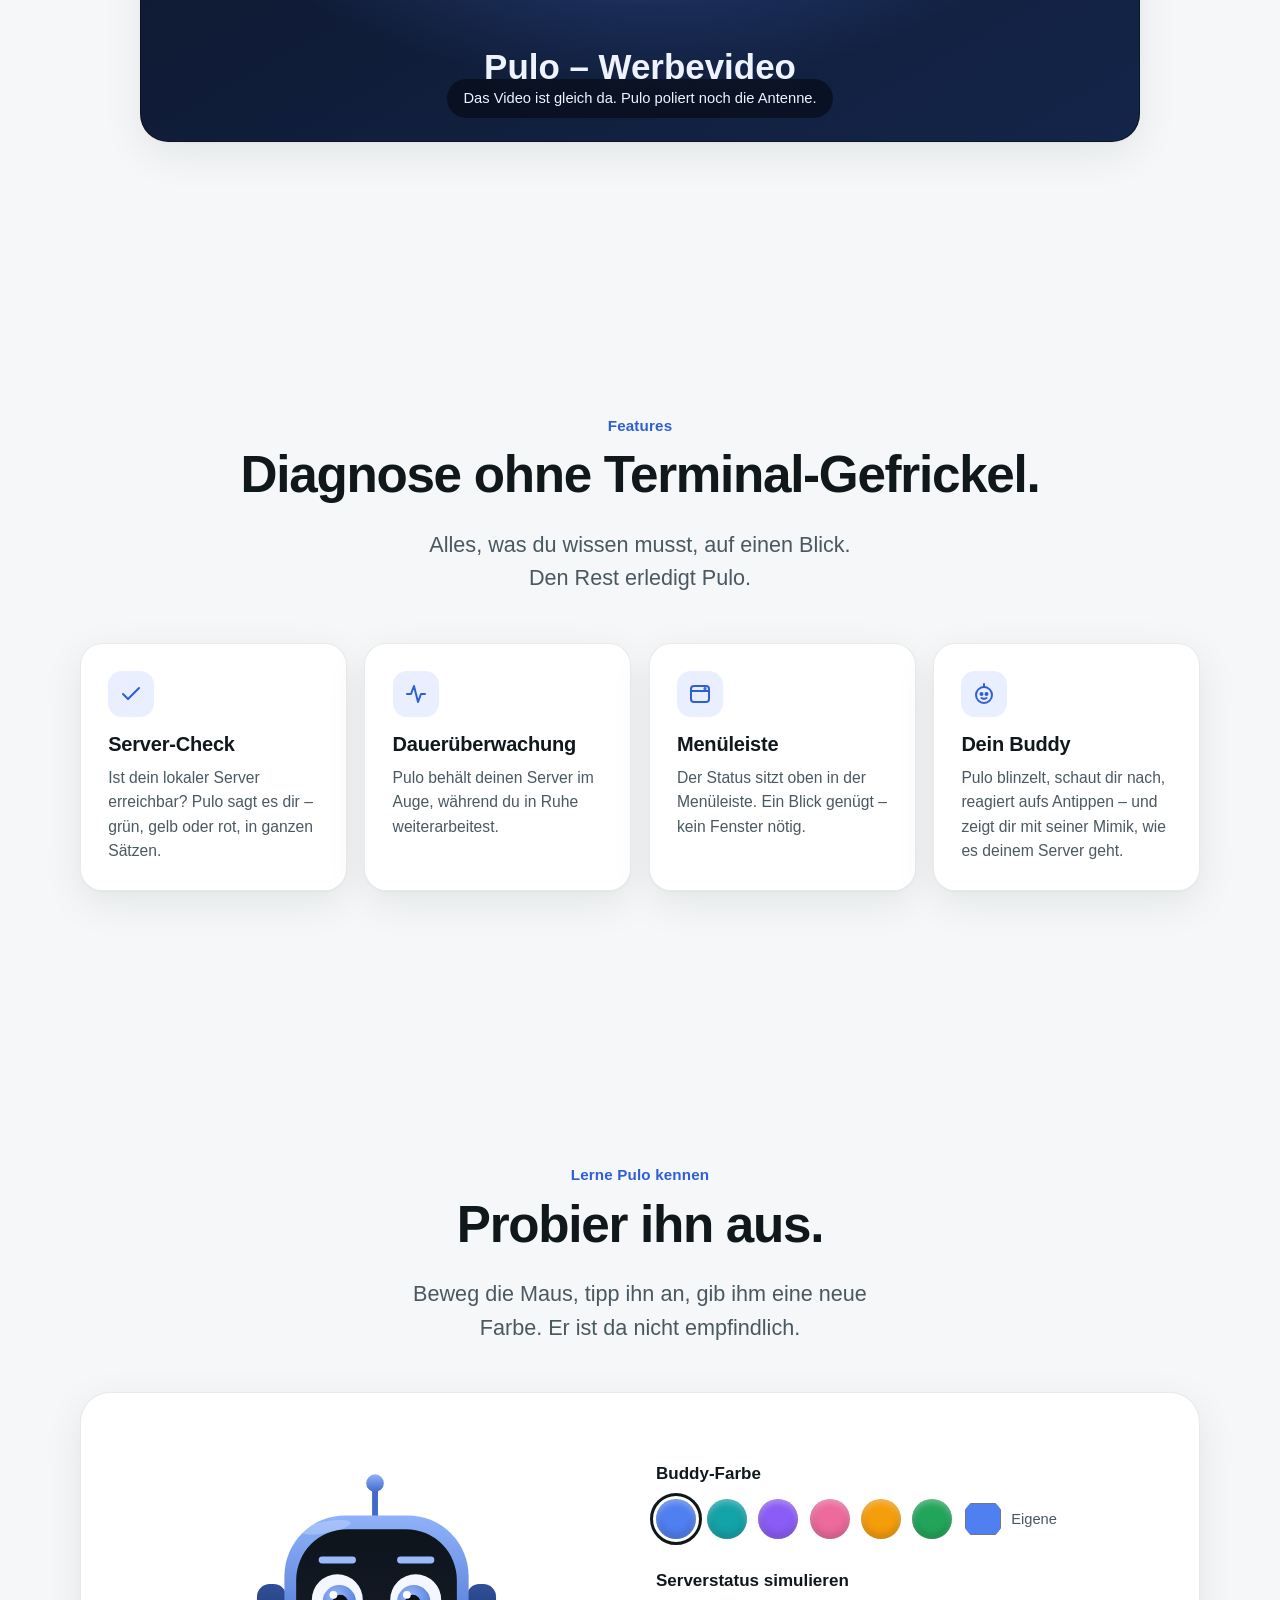
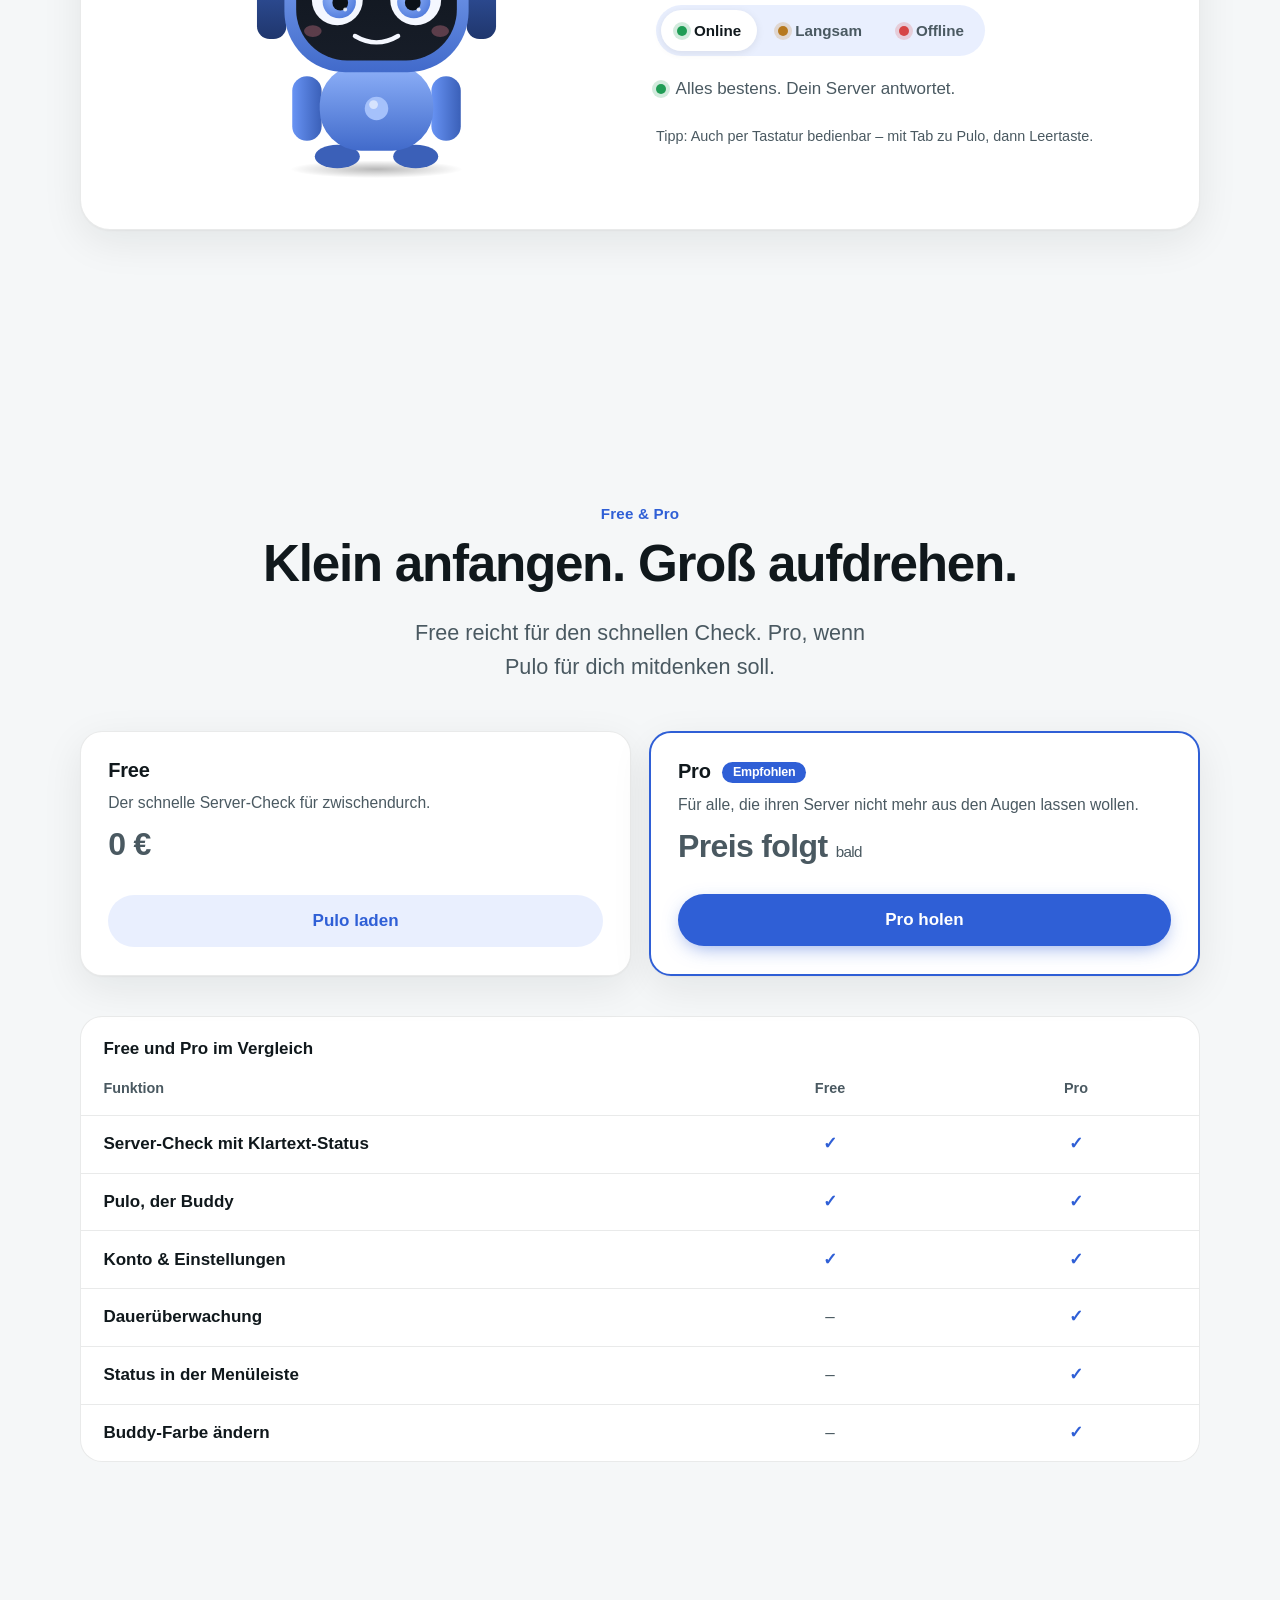
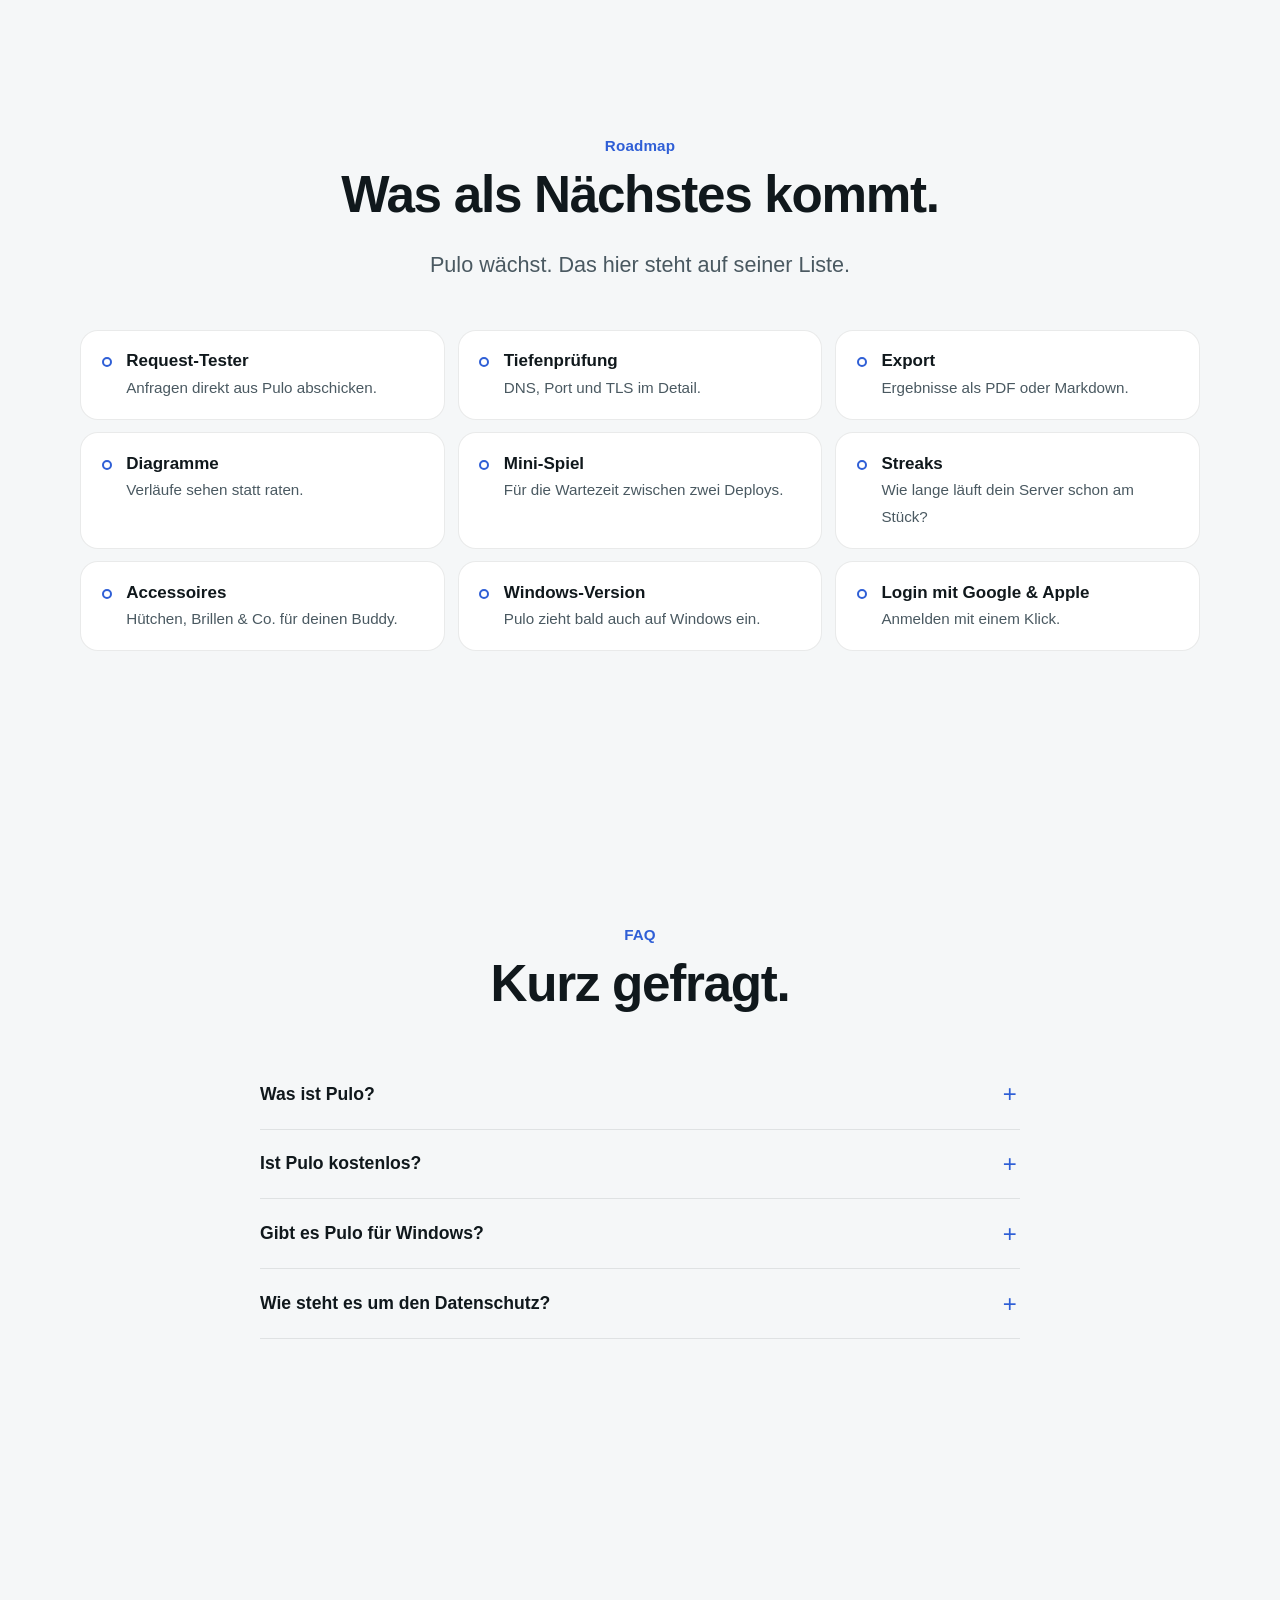
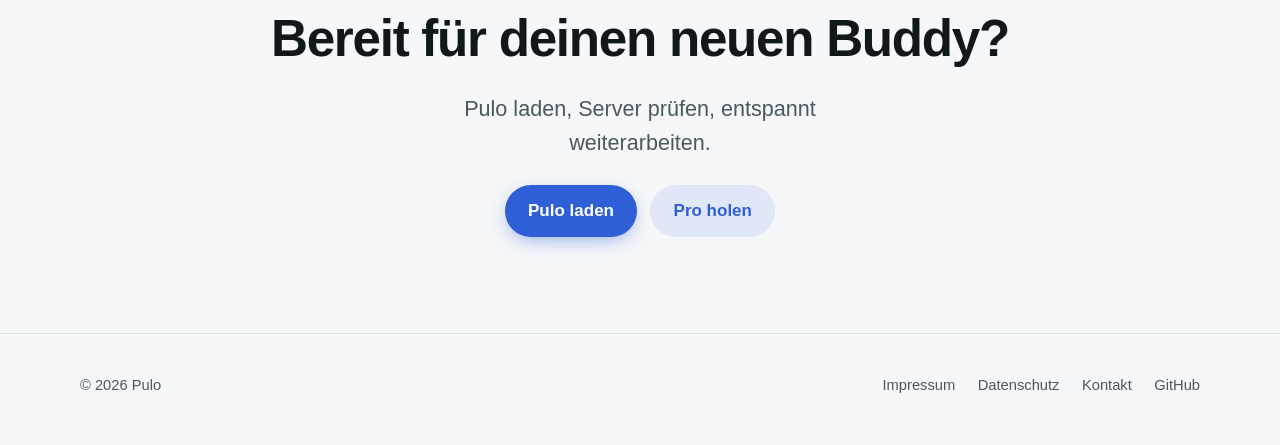
==== commit b582bbcb: "Replace robot image and change color scheme to blue (6adab00f1f661795318246ba)" ====
--- a/site/index.html
+++ b/site/index.html
@@ -20,12 +20,12 @@
   <link rel="apple-touch-icon" href="apple-touch-icon.png">
   <style>
     /* ============ Design-Tokens ============
-       BORAN: Hauptfarbe von Pulo hier eintragen (--accent / --buddy). Türkis ist Platzhalter. */
+       Hauptfarbe von Pulo: Blau (--accent / --buddy). */
     :root {
-      --buddy: #14a3a8;
-      --accent: #0a7a80;          /* Text/Buttons auf Hell: AA-Kontrast */
+      --buddy: #4f7ff0;
+      --accent: #2f5fd6;          /* Text/Buttons auf Hell: AA-Kontrast */
       --accent-ink: #ffffff;
-      --accent-soft: rgba(20, 163, 168, .12);
+      --accent-soft: rgba(79, 127, 240, .12);
       --bg: #f5f7f8;
       --bg-elev: #ffffff;
       --text: #10181c;
@@ -40,9 +40,9 @@
     }
     @media (prefers-color-scheme: dark) {
       :root {
-        --accent: #4fd6d9;
-        --accent-ink: #062326;
-        --accent-soft: rgba(79, 214, 217, .12);
+        --accent: #8fb0ff;
+        --accent-ink: #0a1633;
+        --accent-soft: rgba(143, 176, 255, .14);
         --bg: #0b1114;
         --bg-elev: #131b1f;
         --text: #eef3f4;
@@ -138,18 +138,17 @@
       -webkit-tap-highlight-color: transparent; border-radius: 40%;
     }
     .buddy svg { width: 100%; height: 100%; overflow: visible; }
-    .buddy .body-g { transform-origin: 100px 178px; transform-box: view-box; }
+    .buddy .body-g { transform-origin: 50% 97%; transform-box: fill-box; }
     .buddy .eye { transform-box: fill-box; transform-origin: center; transition: transform .09s ease-in; }
     .buddy.blink .eye { transform: scaleY(.08); }
     .buddy .pupil { transition: transform .12s linear; }
-    .buddy .brow { opacity: 0; transition: opacity .3s, transform .3s; transform-box: fill-box; transform-origin: center; }
-    .buddy[data-mood="worried"] .brow, .buddy[data-mood="sad"] .brow { opacity: 1; }
+    .buddy .brow { transition: transform .3s; transform-box: fill-box; transform-origin: center; }
     .buddy[data-mood="sad"] .brow-l { transform: rotate(14deg) translateY(-2px); }
     .buddy[data-mood="sad"] .brow-r { transform: rotate(-14deg) translateY(-2px); }
     .buddy[data-mood="worried"] .brow-l { transform: rotate(-8deg); }
     .buddy[data-mood="worried"] .brow-r { transform: rotate(8deg); }
     .buddy .cheek { transition: opacity .3s; }
-    .buddy[data-mood="sad"] .cheek { opacity: .15; }
+    .buddy[data-mood="sad"] .cheek { opacity: .1; }
     .buddy .mouth { transition: d .3s var(--ease); }
     .buddy .tear { opacity: 0; transition: opacity .4s; }
     .buddy[data-mood="sad"] .tear { opacity: .9; }
@@ -159,13 +158,13 @@
       0% { transform: scale(1, 1); } 30% { transform: scale(1.08, .9); } 60% { transform: scale(.95, 1.06); } 100% { transform: scale(1, 1); }
     }
     .buddy.idle .body-g { animation: idle 5s ease-in-out infinite; }
-    @keyframes idle { 0%, 100% { transform: translateY(0) scale(1); } 50% { transform: translateY(-6px) scale(1.01, .995); } }
+    @keyframes idle { 0%, 100% { transform: translateY(0) scale(1); } 50% { transform: translateY(-10px) scale(1.01, .995); } }
     .buddy.idle.boop .body-g { animation: boop .55s var(--ease); }
 
     /* ============ Video ============ */
     .video-frame {
       position: relative; margin: 3rem auto 0; max-width: 1000px; aspect-ratio: 16 / 9; border-radius: calc(var(--radius) + 6px);
-      overflow: hidden; background: #0c1f26; box-shadow: var(--shadow); border: 1px solid var(--line);
+      overflow: hidden; background: #0c1426; box-shadow: var(--shadow); border: 1px solid var(--line);
     }
     .video-frame video { width: 100%; height: 100%; object-fit: cover; }
     .play {
@@ -182,7 +181,7 @@
     .play[hidden] { display: none; }
     .video-placeholder {
       position: absolute; inset: 0; display: grid; place-items: end center; padding: 1.4rem; text-align: center;
-      background: url(media/poster.svg) center / cover no-repeat; color: #e8f6f6;
+      background: url(media/poster.svg) center / cover no-repeat; color: #eef3ff;
     }
     .video-placeholder p { background: rgba(0,0,0,.45); padding: .5rem 1rem; border-radius: 999px; font-size: .92rem; margin: 0; -webkit-backdrop-filter: blur(10px); backdrop-filter: blur(10px); }
     .video-placeholder[hidden] { display: none; }
@@ -295,41 +294,80 @@
   <!-- Gemeinsame Verläufe für alle Buddys (Farbe folgt --buddy) -->
   <svg width="0" height="0" style="position:absolute" aria-hidden="true" focusable="false">
     <defs>
-      <radialGradient id="pulo-body" cx="36%" cy="28%" r="78%">
-        <stop offset="0" style="stop-color: color-mix(in oklab, var(--buddy) 45%, white)"/>
-        <stop offset=".55" style="stop-color: var(--buddy)"/>
-        <stop offset="1" style="stop-color: color-mix(in oklab, var(--buddy) 62%, black)"/>
+      <linearGradient id="pulo-body" x1="0" y1="0" x2="0" y2="1">
+        <stop offset="0" style="stop-color: color-mix(in oklab, var(--buddy) 62%, white)"/>
+        <stop offset="1" style="stop-color: color-mix(in oklab, var(--buddy) 88%, black)"/>
+      </linearGradient>
+      <linearGradient id="pulo-side" x1="0" y1="0" x2="1" y2="0">
+        <stop offset="0" style="stop-color: color-mix(in oklab, var(--buddy) 85%, white)"/>
+        <stop offset="1" style="stop-color: color-mix(in oklab, var(--buddy) 82%, black)"/>
+      </linearGradient>
+      <linearGradient id="pulo-ear" x1="0" y1="0" x2="0" y2="1">
+        <stop offset="0" style="stop-color: color-mix(in oklab, var(--buddy) 72%, black)"/>
+        <stop offset="1" style="stop-color: color-mix(in oklab, var(--buddy) 56%, black)"/>
+      </linearGradient>
+      <linearGradient id="pulo-screen" x1="0" y1="0" x2="0" y2="1">
+        <stop offset="0" stop-color="#0e141c"/>
+        <stop offset="1" stop-color="#171d28"/>
+      </linearGradient>
+      <radialGradient id="pulo-iris" cx=".4" cy=".35" r=".8">
+        <stop offset="0" style="stop-color: color-mix(in oklab, var(--buddy) 55%, white)"/>
+        <stop offset="1" style="stop-color: color-mix(in oklab, var(--buddy) 92%, black)"/>
       </radialGradient>
       <radialGradient id="pulo-shadow" cx="50%" cy="50%" r="50%">
         <stop offset="0" stop-color="#000" stop-opacity=".28"/>
         <stop offset="1" stop-color="#000" stop-opacity="0"/>
       </radialGradient>
+      <clipPath id="pulo-eye-l"><circle cx="104" cy="162" r="26"/></clipPath>
+      <clipPath id="pulo-eye-r"><circle cx="184" cy="162" r="26"/></clipPath>
     </defs>
   </svg>
 
   <!-- Buddy-Vorlage: wird per JS in jedes [data-buddy] geklont -->
   <template id="buddy-tpl">
-    <svg viewBox="0 0 200 200" aria-hidden="true" focusable="false">
-      <ellipse cx="100" cy="184" rx="62" ry="9" fill="url(#pulo-shadow)"/>
+    <svg viewBox="-29 0 347 347" aria-hidden="true" focusable="false">
+      <ellipse cx="144" cy="335" rx="88" ry="9" fill="url(#pulo-shadow)"/>
       <g class="body-g">
-        <path d="M100 32 C104 22 104 16 100 12" style="stroke: color-mix(in oklab, var(--buddy) 62%, black)" stroke-width="4" fill="none" stroke-linecap="round"/>
-        <circle class="lamp" cx="100" cy="10" r="6.5" style="fill: var(--ok)"/>
-        <path d="M100 30 C150 30 172 70 172 112 C172 156 140 178 100 178 C60 178 28 156 28 112 C28 70 50 30 100 30Z" fill="url(#pulo-body)"/>
-        <ellipse cx="76" cy="56" rx="26" ry="13" fill="#fff" opacity=".28" transform="rotate(-18 76 56)"/>
-        <ellipse class="cheek" cx="58" cy="124" rx="11" ry="6.5" fill="#ff8fa3" opacity=".45"/>
-        <ellipse class="cheek" cx="142" cy="124" rx="11" ry="6.5" fill="#ff8fa3" opacity=".45"/>
-        <path class="brow brow-l" d="M66 72 L90 72" stroke="#10202a" stroke-width="4" stroke-linecap="round"/>
-        <path class="brow brow-r" d="M110 72 L134 72" stroke="#10202a" stroke-width="4" stroke-linecap="round"/>
+        <!-- Antenne -->
+        <rect x="139.5" y="48" width="6" height="36" rx="3" style="fill: color-mix(in oklab, var(--buddy) 88%, black)"/>
+        <circle cx="142.5" cy="43" r="9" fill="url(#pulo-body)"/>
+        <!-- Ohren -->
+        <rect x="22" y="146" width="30" height="56" rx="13" fill="url(#pulo-ear)"/>
+        <rect x="236" y="146" width="30" height="56" rx="13" fill="url(#pulo-ear)"/>
+        <!-- Füße -->
+        <ellipse cx="104" cy="322" rx="23" ry="12" style="fill: color-mix(in oklab, var(--buddy) 82%, black)"/>
+        <ellipse cx="184" cy="322" rx="23" ry="12" style="fill: color-mix(in oklab, var(--buddy) 82%, black)"/>
+        <!-- Arme -->
+        <rect x="58" y="240" width="30" height="66" rx="15" fill="url(#pulo-side)"/>
+        <rect x="200" y="240" width="30" height="66" rx="15" fill="url(#pulo-side)"/>
+        <!-- Körper mit Status-Licht -->
+        <rect x="86" y="228" width="116" height="88" rx="42" fill="url(#pulo-body)"/>
+        <circle class="lamp" cx="144" cy="273" r="12" style="fill: color-mix(in oklab, var(--buddy) 50%, white)"/>
+        <circle cx="141" cy="269" r="4.5" fill="#fff" opacity=".55"/>
+        <!-- Kopf & Bildschirm -->
+        <rect x="50" y="76" width="188" height="160" rx="62" fill="url(#pulo-body)"/>
+        <ellipse cx="92" cy="88" rx="26" ry="6" fill="#fff" opacity=".22" transform="rotate(-10 92 88)"/>
+        <rect x="62" y="90" width="164" height="134" rx="52" fill="url(#pulo-screen)"/>
+        <rect class="brow brow-l" x="85" y="118" width="38" height="7" rx="3.5" style="fill: color-mix(in oklab, var(--buddy) 55%, white)"/>
+        <rect class="brow brow-r" x="165" y="118" width="38" height="7" rx="3.5" style="fill: color-mix(in oklab, var(--buddy) 55%, white)"/>
         <g class="eye">
-          <ellipse cx="78" cy="98" rx="14" ry="17" fill="#fff"/>
-          <g class="pupil"><circle cx="78" cy="100" r="8.5" fill="#10202a"/><circle cx="81" cy="96" r="2.6" fill="#fff"/></g>
+          <circle cx="104" cy="162" r="26" fill="#f4f7ff"/>
+          <g clip-path="url(#pulo-eye-l)"><g class="pupil">
+            <circle cx="106" cy="164" r="17" fill="url(#pulo-iris)"/><circle cx="107" cy="165" r="8" fill="#0c1118"/>
+            <circle cx="100" cy="157" r="4" fill="#fff"/><circle cx="112" cy="172" r="2" fill="#fff" opacity=".8"/>
+          </g></g>
         </g>
         <g class="eye">
-          <ellipse cx="122" cy="98" rx="14" ry="17" fill="#fff"/>
-          <g class="pupil"><circle cx="122" cy="100" r="8.5" fill="#10202a"/><circle cx="125" cy="96" r="2.6" fill="#fff"/></g>
+          <circle cx="184" cy="162" r="26" fill="#f4f7ff"/>
+          <g clip-path="url(#pulo-eye-r)"><g class="pupil">
+            <circle cx="182" cy="164" r="17" fill="url(#pulo-iris)"/><circle cx="181" cy="165" r="8" fill="#0c1118"/>
+            <circle cx="175" cy="157" r="4" fill="#fff"/><circle cx="187" cy="172" r="2" fill="#fff" opacity=".8"/>
+          </g></g>
         </g>
-        <path class="tear" d="M66 116 q-4 8 0 11 q4 -3 0 -11z" fill="#9bdcff"/>
-        <path class="mouth" d="M84 132 Q100 148 116 132" stroke="#10202a" stroke-width="4.5" fill="none" stroke-linecap="round"/>
+        <ellipse class="cheek" cx="79" cy="194" rx="9" ry="6" fill="#ff8fa3" opacity=".3"/>
+        <ellipse class="cheek" cx="209" cy="194" rx="9" ry="6" fill="#ff8fa3" opacity=".3"/>
+        <path class="tear" d="M90 192 q-7 14 0 19 q7 -5 0 -19z" fill="#9bdcff"/>
+        <path class="mouth" d="M122 199 Q144 212 166 199" stroke="#f4f7ff" stroke-width="4.5" fill="none" stroke-linecap="round"/>
       </g>
     </svg>
   </template>
@@ -449,13 +487,13 @@
             <fieldset class="control">
               <legend class="control-label">Buddy-Farbe</legend>
               <div class="swatches" id="swatches">
-                <label class="swatch"><input type="radio" name="color" value="#14a3a8" checked><span style="--c:#14a3a8"></span><span class="sr-only">Türkis</span></label>
-                <label class="swatch"><input type="radio" name="color" value="#3b82f6"><span style="--c:#3b82f6"></span><span class="sr-only">Blau</span></label>
+                <label class="swatch"><input type="radio" name="color" value="#4f7ff0" checked><span style="--c:#4f7ff0"></span><span class="sr-only">Blau</span></label>
+                <label class="swatch"><input type="radio" name="color" value="#14a3a8"><span style="--c:#14a3a8"></span><span class="sr-only">Türkis</span></label>
                 <label class="swatch"><input type="radio" name="color" value="#8b5cf6"><span style="--c:#8b5cf6"></span><span class="sr-only">Violett</span></label>
                 <label class="swatch"><input type="radio" name="color" value="#ec6a9c"><span style="--c:#ec6a9c"></span><span class="sr-only">Rosa</span></label>
                 <label class="swatch"><input type="radio" name="color" value="#f59e0b"><span style="--c:#f59e0b"></span><span class="sr-only">Orange</span></label>
                 <label class="swatch"><input type="radio" name="color" value="#22a55a"><span style="--c:#22a55a"></span><span class="sr-only">Grün</span></label>
-                <label class="custom-color"><input type="color" id="custom-color" value="#14a3a8">Eigene</label>
+                <label class="custom-color"><input type="color" id="custom-color" value="#4f7ff0">Eigene</label>
               </div>
             </fieldset>
             <div class="control">
@@ -610,10 +648,10 @@
 
     // ================= Buddy =================
     const MOUTHS = {
-      happy:   "M84 132 Q100 148 116 132",
-      worried: "M86 136 Q93 131 100 136 Q107 141 114 136",
-      sad:     "M84 140 Q100 126 116 140",
-      wow:     "M93 136 Q100 126 107 136 Q100 146 93 136"
+      happy:   "M122 199 Q144 212 166 199",
+      worried: "M124 204 Q134 198 144 204 Q154 210 164 204",
+      sad:     "M124 208 Q144 194 164 208",
+      wow:     "M134 204 Q144 190 154 204 Q144 218 134 204"
     };
     const LAMP = { ok: "var(--ok)", warn: "var(--warn)", bad: "var(--bad)" };
     const tpl = document.getElementById("buddy-tpl");
@@ -652,11 +690,11 @@
     // Augen folgen dem Zeiger
     function lookAt(b, x, y) {
       const r = b.svg.getBoundingClientRect();
-      const s = r.width / 200;
+      const s = r.width / 347; // viewBox "-29 0 347 347"
       b.pupils.forEach((p, i) => {
-        const ex = r.left + (i ? 122 : 78) * s, ey = r.top + 100 * s;
+        const ex = r.left + ((i ? 184 : 104) + 29) * s, ey = r.top + 162 * s;
         const dx = x - ex, dy = y - ey, d = Math.hypot(dx, dy) || 1;
-        const m = Math.min(5.5, d / 40);
+        const m = Math.min(8, d / 25);
         p.style.transform = `translate(${(dx / d) * m}px, ${(dy / d) * m * .9}px)`;
       });
     }
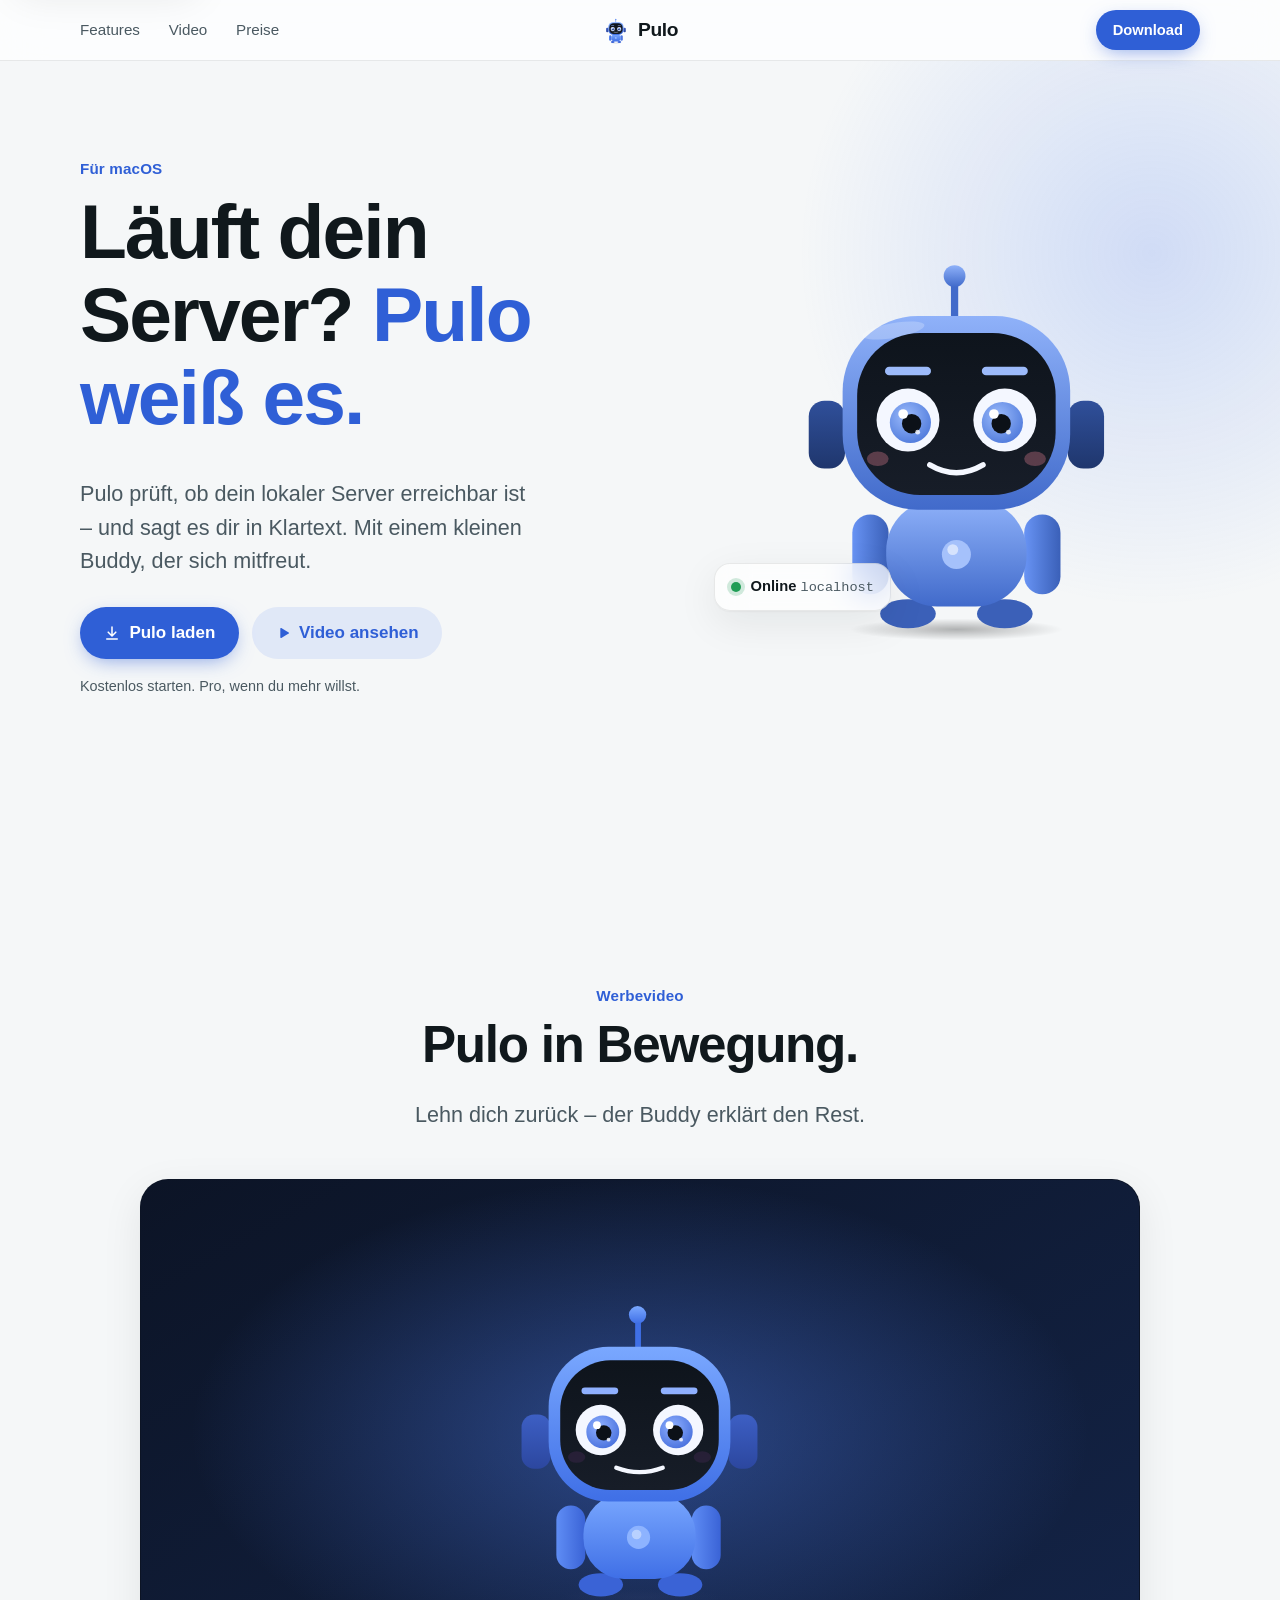
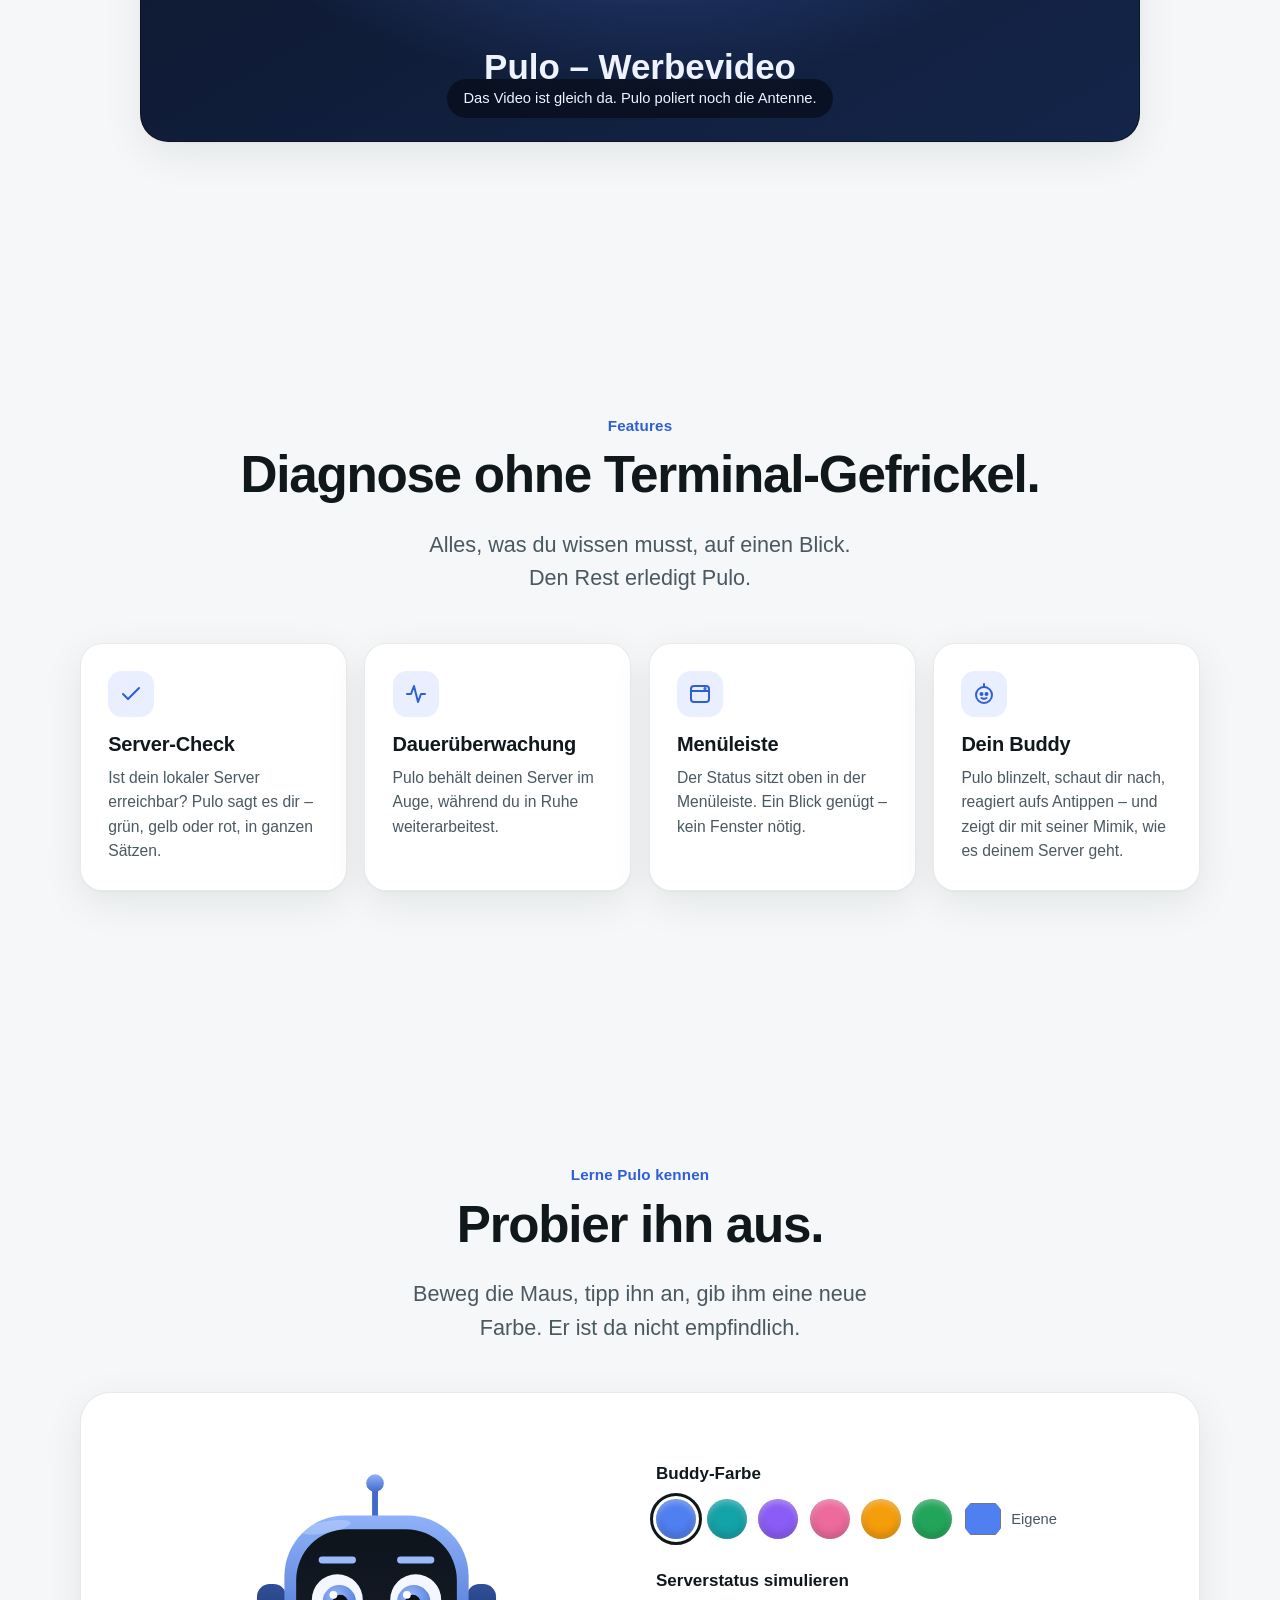
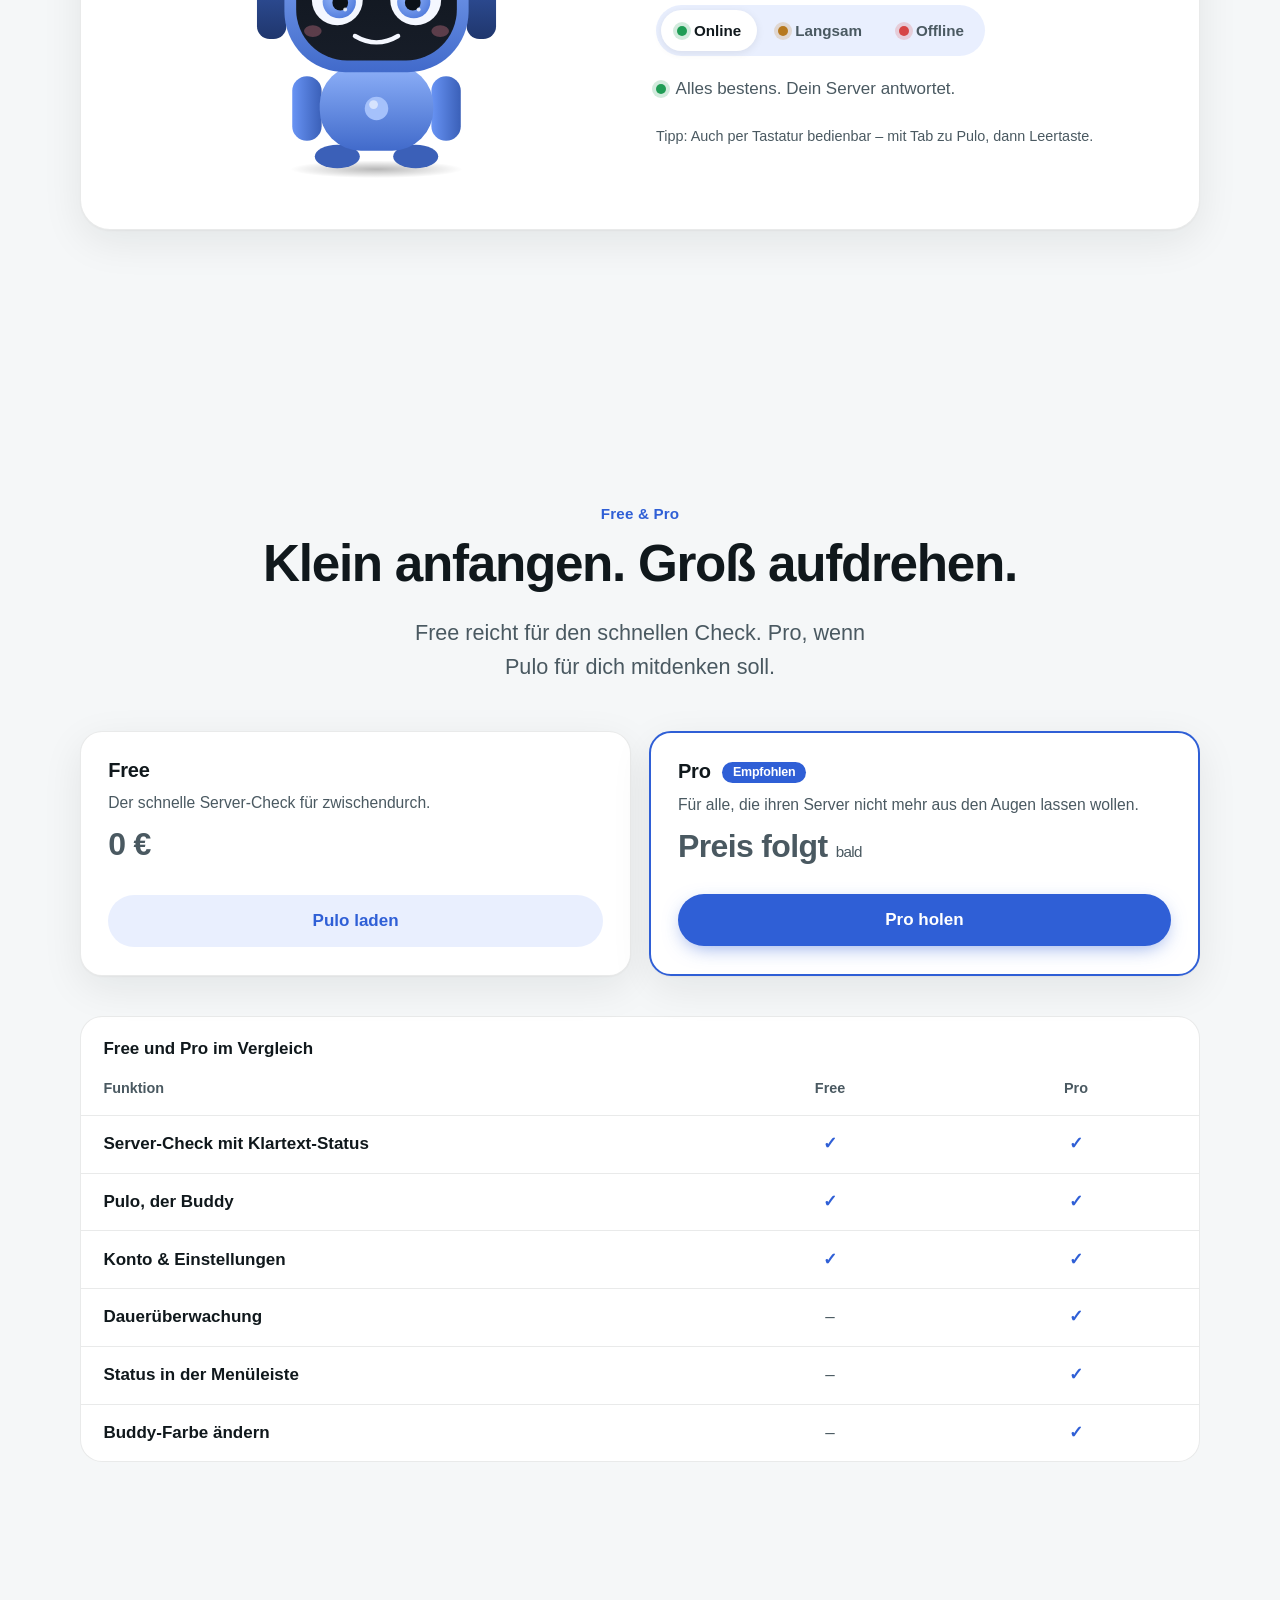
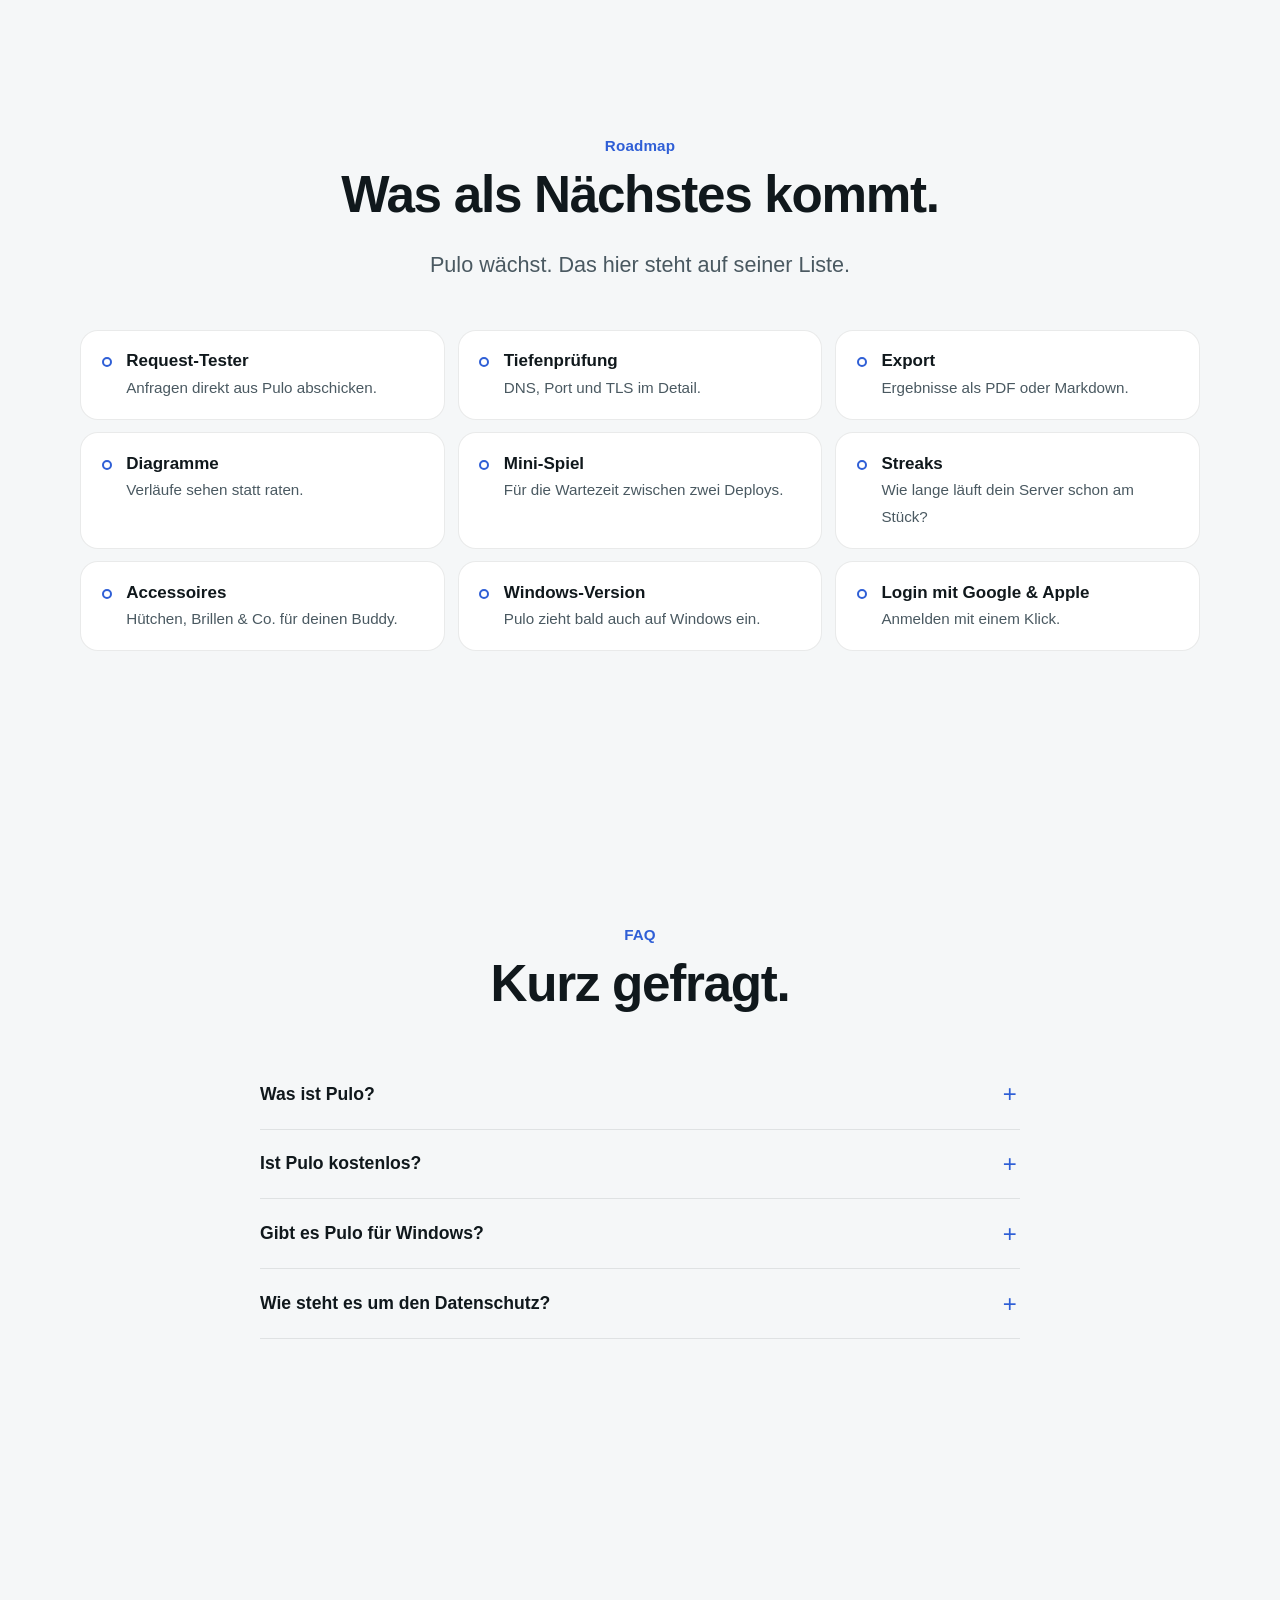
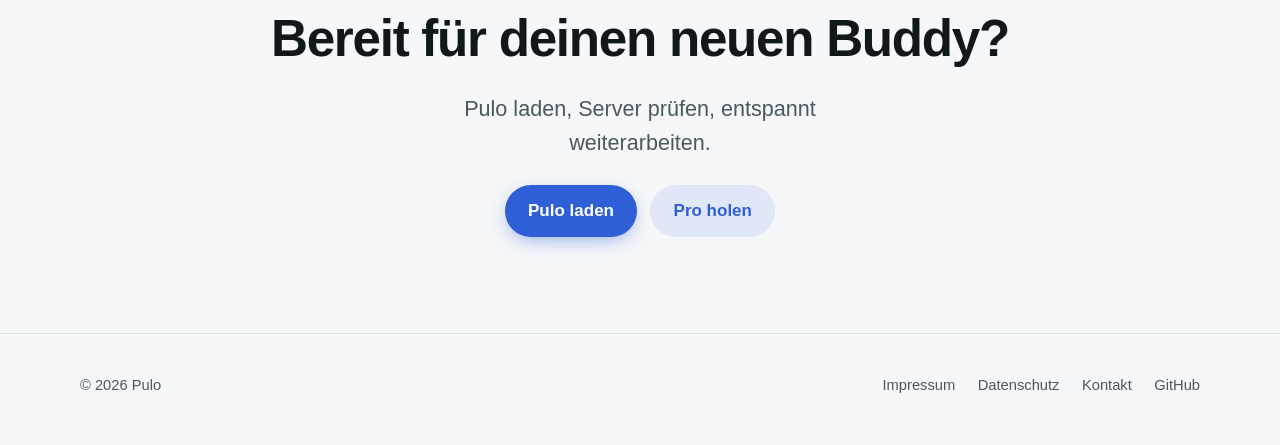
==== commit 6a86a90e: "Remove 'früher DevDock' and center the pulo image in the header (6adab339cab600a48c78a929)" ====
--- a/site/index.html
+++ b/site/index.html
@@ -100,14 +100,16 @@
       -webkit-backdrop-filter: saturate(180%) blur(20px); backdrop-filter: saturate(180%) blur(20px);
       border-bottom: 1px solid var(--line);
     }
-    .nav .wrap { display: flex; align-items: center; gap: 1rem; height: 60px; }
+    .nav .wrap { display: grid; grid-template-columns: 1fr auto 1fr; align-items: center; gap: 1rem; height: 60px; }
+    .nav .logo { grid-column: 2; grid-row: 1; }
+    .nav ul { grid-column: 1; grid-row: 1; justify-self: start; }
+    .nav .btn { grid-column: 3; grid-row: 1; justify-self: end; }
     .logo { display: flex; align-items: center; gap: .5rem; font-weight: 700; font-size: 1.2rem; color: var(--text); text-decoration: none; letter-spacing: -.02em; }
     .logo img { width: 28px; height: 28px; }
-    .nav ul { display: none; list-style: none; margin: 0 0 0 auto; padding: 0; gap: 1.8rem; }
+    .nav ul { display: none; list-style: none; margin: 0; padding: 0; gap: 1.8rem; }
     .nav ul a { color: var(--text-2); text-decoration: none; font-size: .95rem; }
     .nav ul a:hover { color: var(--text); }
-    .nav .btn { margin-left: auto; }
-    @media (min-width: 720px) { .nav ul { display: flex; } .nav .btn { margin-left: 1.2rem; } }
+    @media (min-width: 720px) { .nav ul { display: flex; } }
 
     /* ============ Hero ============ */
     .hero { padding-top: clamp(3rem, 8vw, 6rem); position: relative; overflow: hidden; }
@@ -390,7 +392,7 @@
       <div class="glow" data-parallax=".18" aria-hidden="true"></div>
       <div class="wrap">
         <div class="reveal">
-          <p class="eyebrow">Für macOS · früher DevDock</p>
+          <p class="eyebrow">Für macOS</p>
           <!-- BORAN: Slogan aus dem Video hier als Headline einsetzen, falls gewünscht -->
           <h1>Läuft dein Server? <span>Pulo weiß es.</span></h1>
           <p class="lead">Pulo prüft, ob dein lokaler Server erreichbar ist – und sagt es dir in Klartext. Mit einem kleinen Buddy, der sich mitfreut.</p>
@@ -585,7 +587,7 @@
         <div class="faq reveal">
           <details>
             <summary>Was ist Pulo?</summary>
-            <p>Pulo ist eine macOS-App, die prüft, ob dein lokaler Server erreichbar ist, und dir den Status in Klartext zeigt. Der gleichnamige Buddy zeigt dir mit seiner Mimik, wie es deinem Server geht. Früher hieß die App DevDock.</p>
+            <p>Pulo ist eine macOS-App, die prüft, ob dein lokaler Server erreichbar ist, und dir den Status in Klartext zeigt. Der gleichnamige Buddy zeigt dir mit seiner Mimik, wie es deinem Server geht.</p>
           </details>
           <details>
             <summary>Ist Pulo kostenlos?</summary>
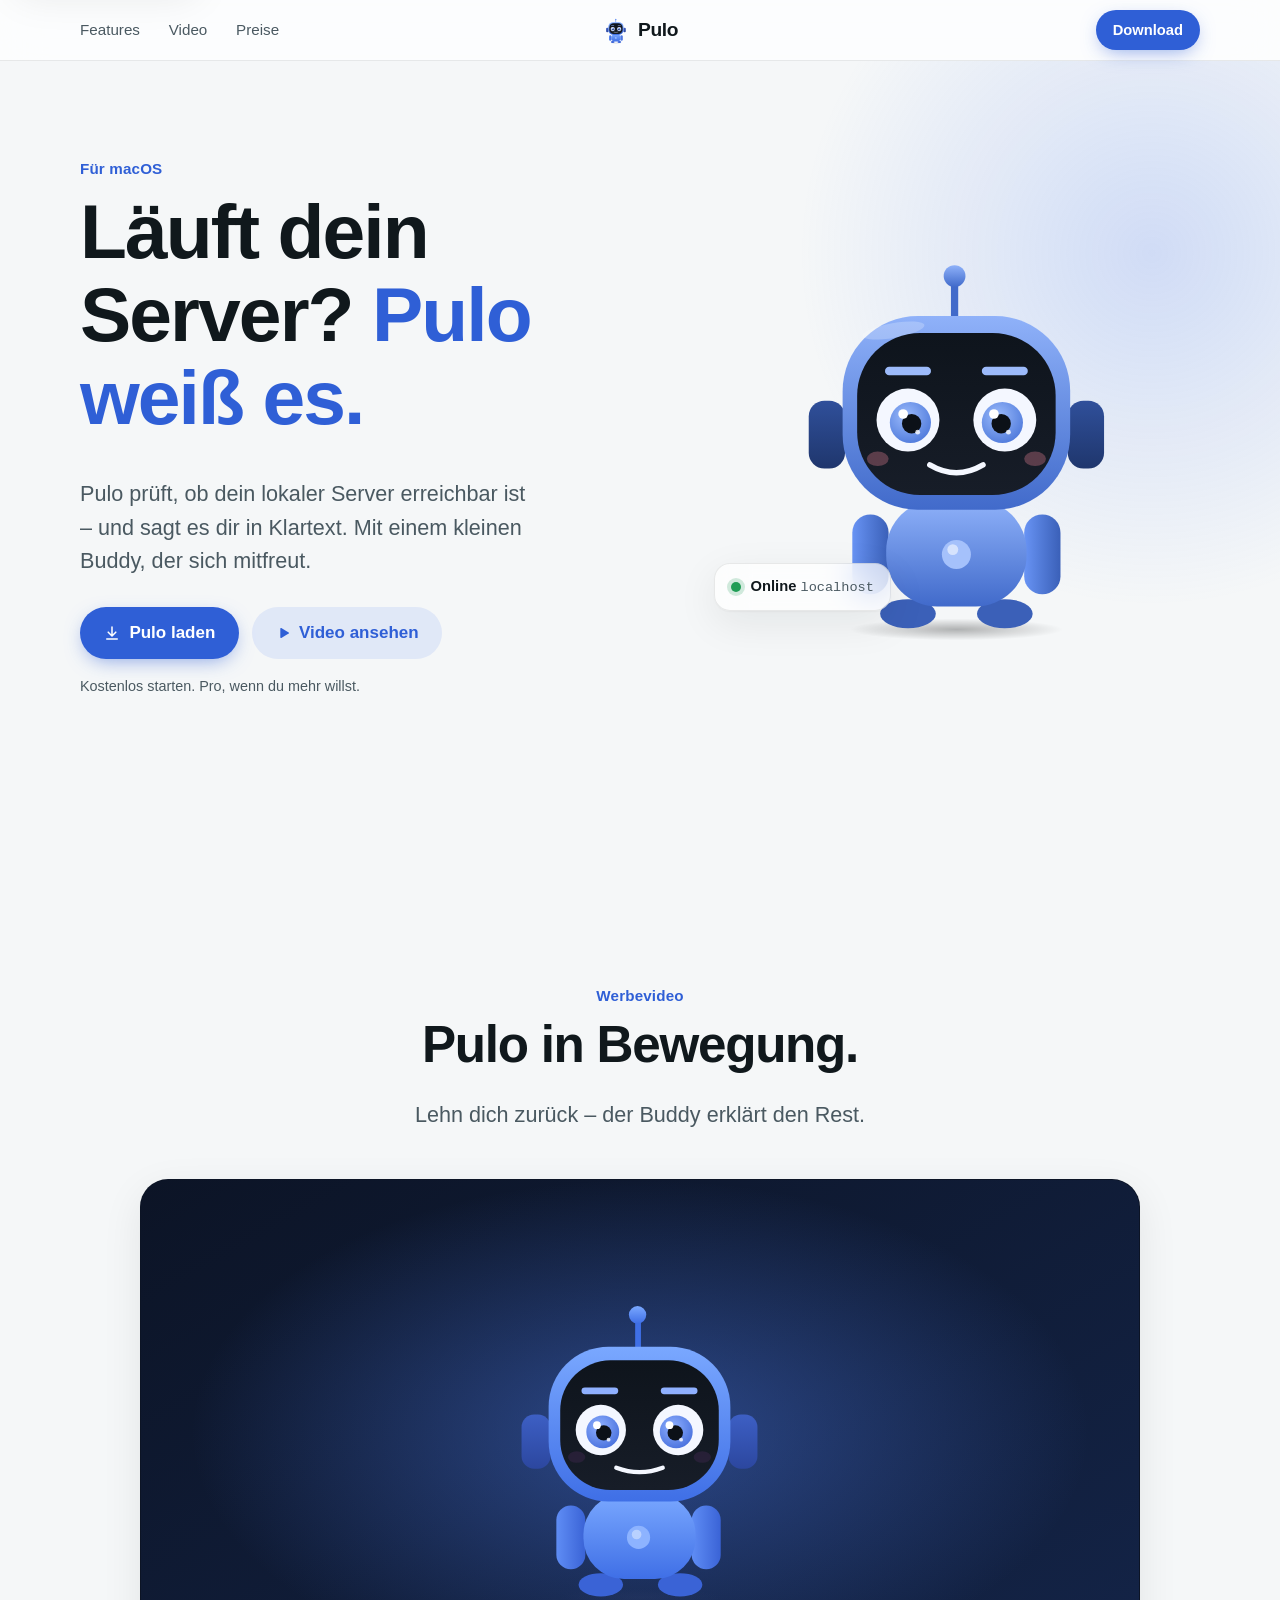
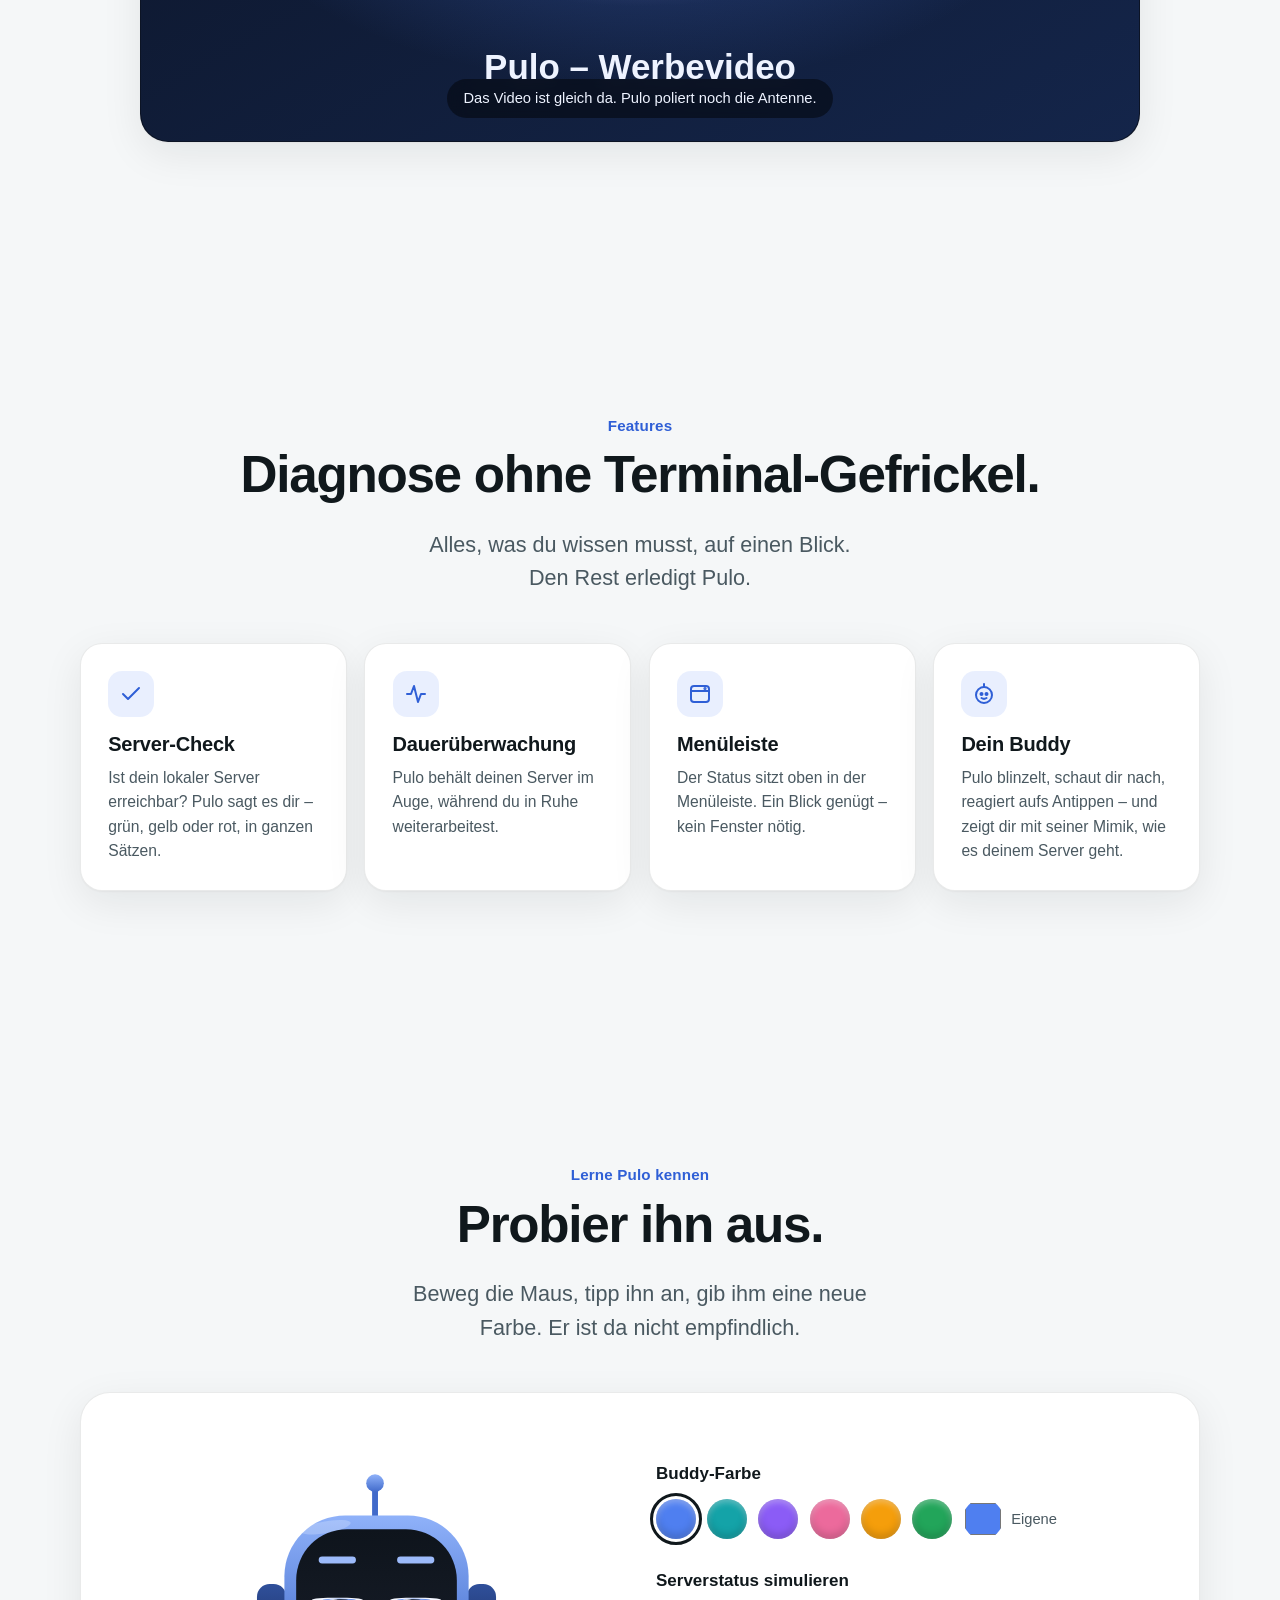
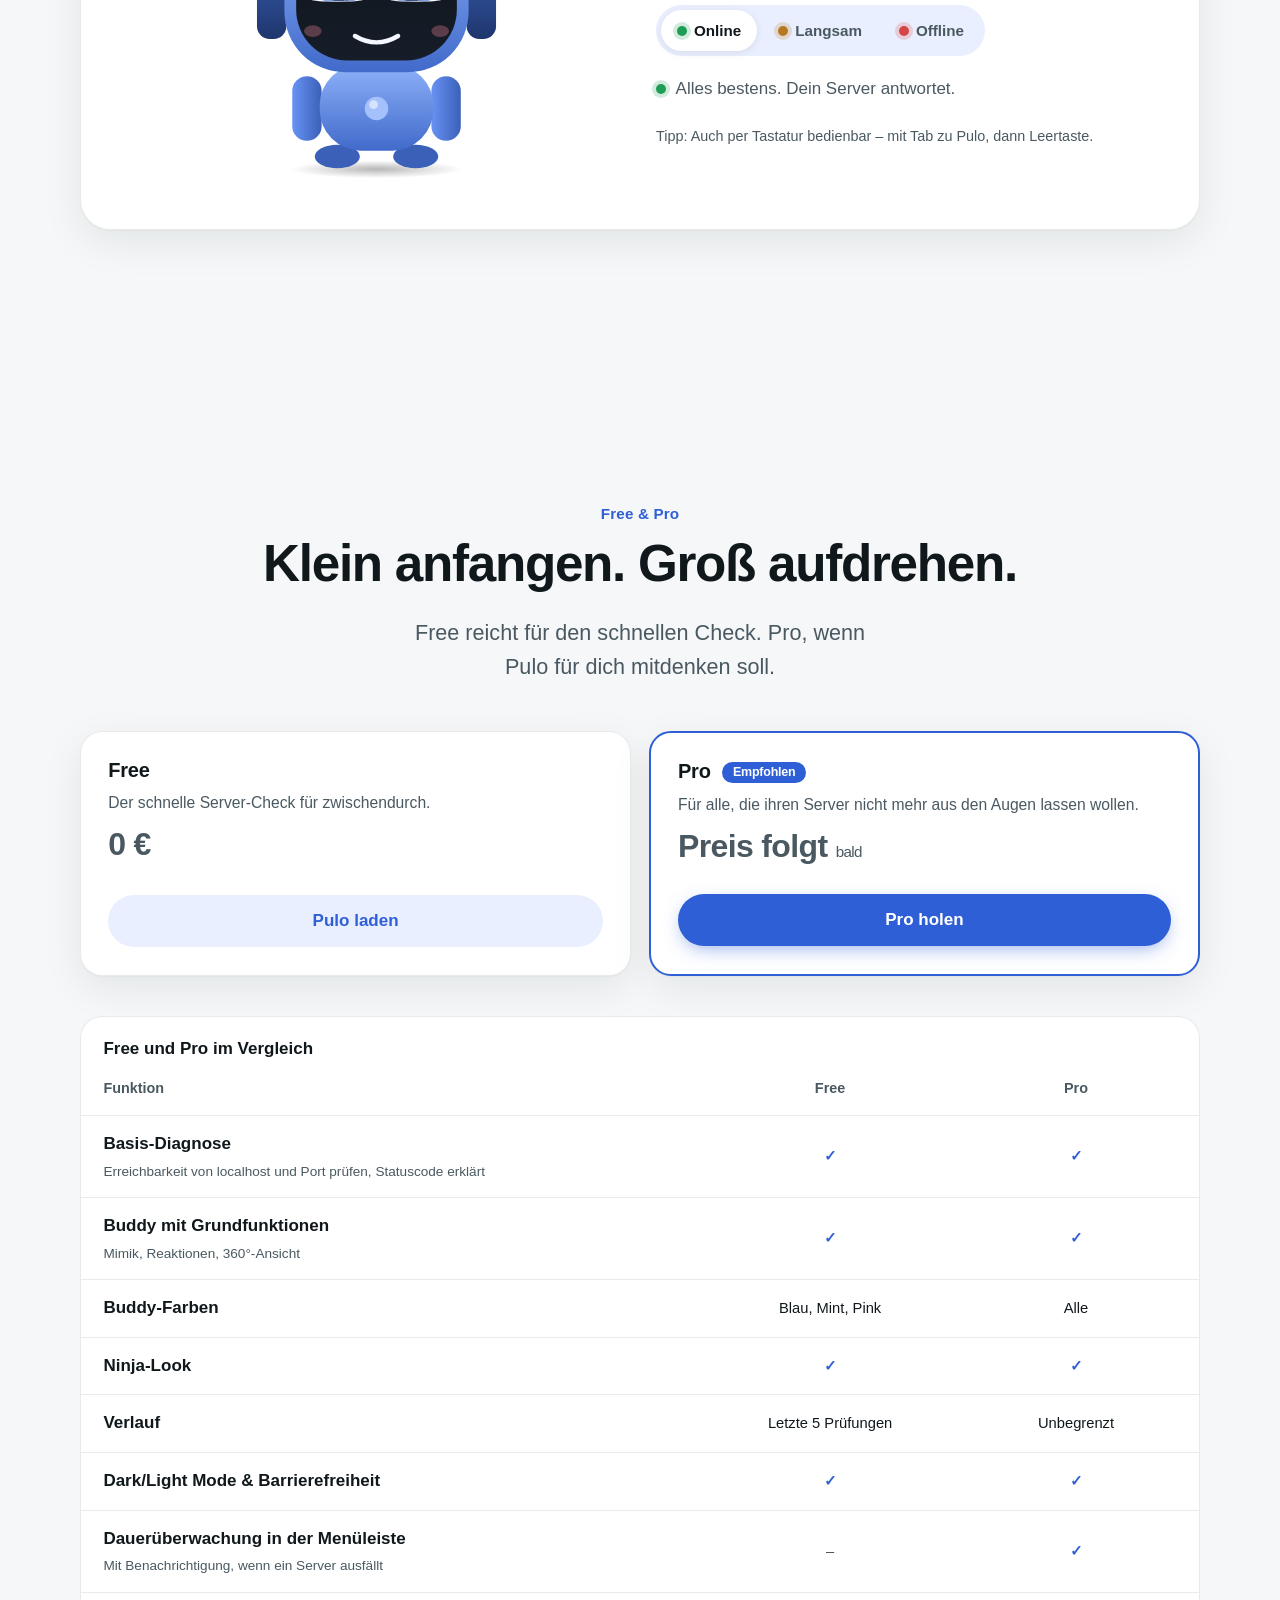
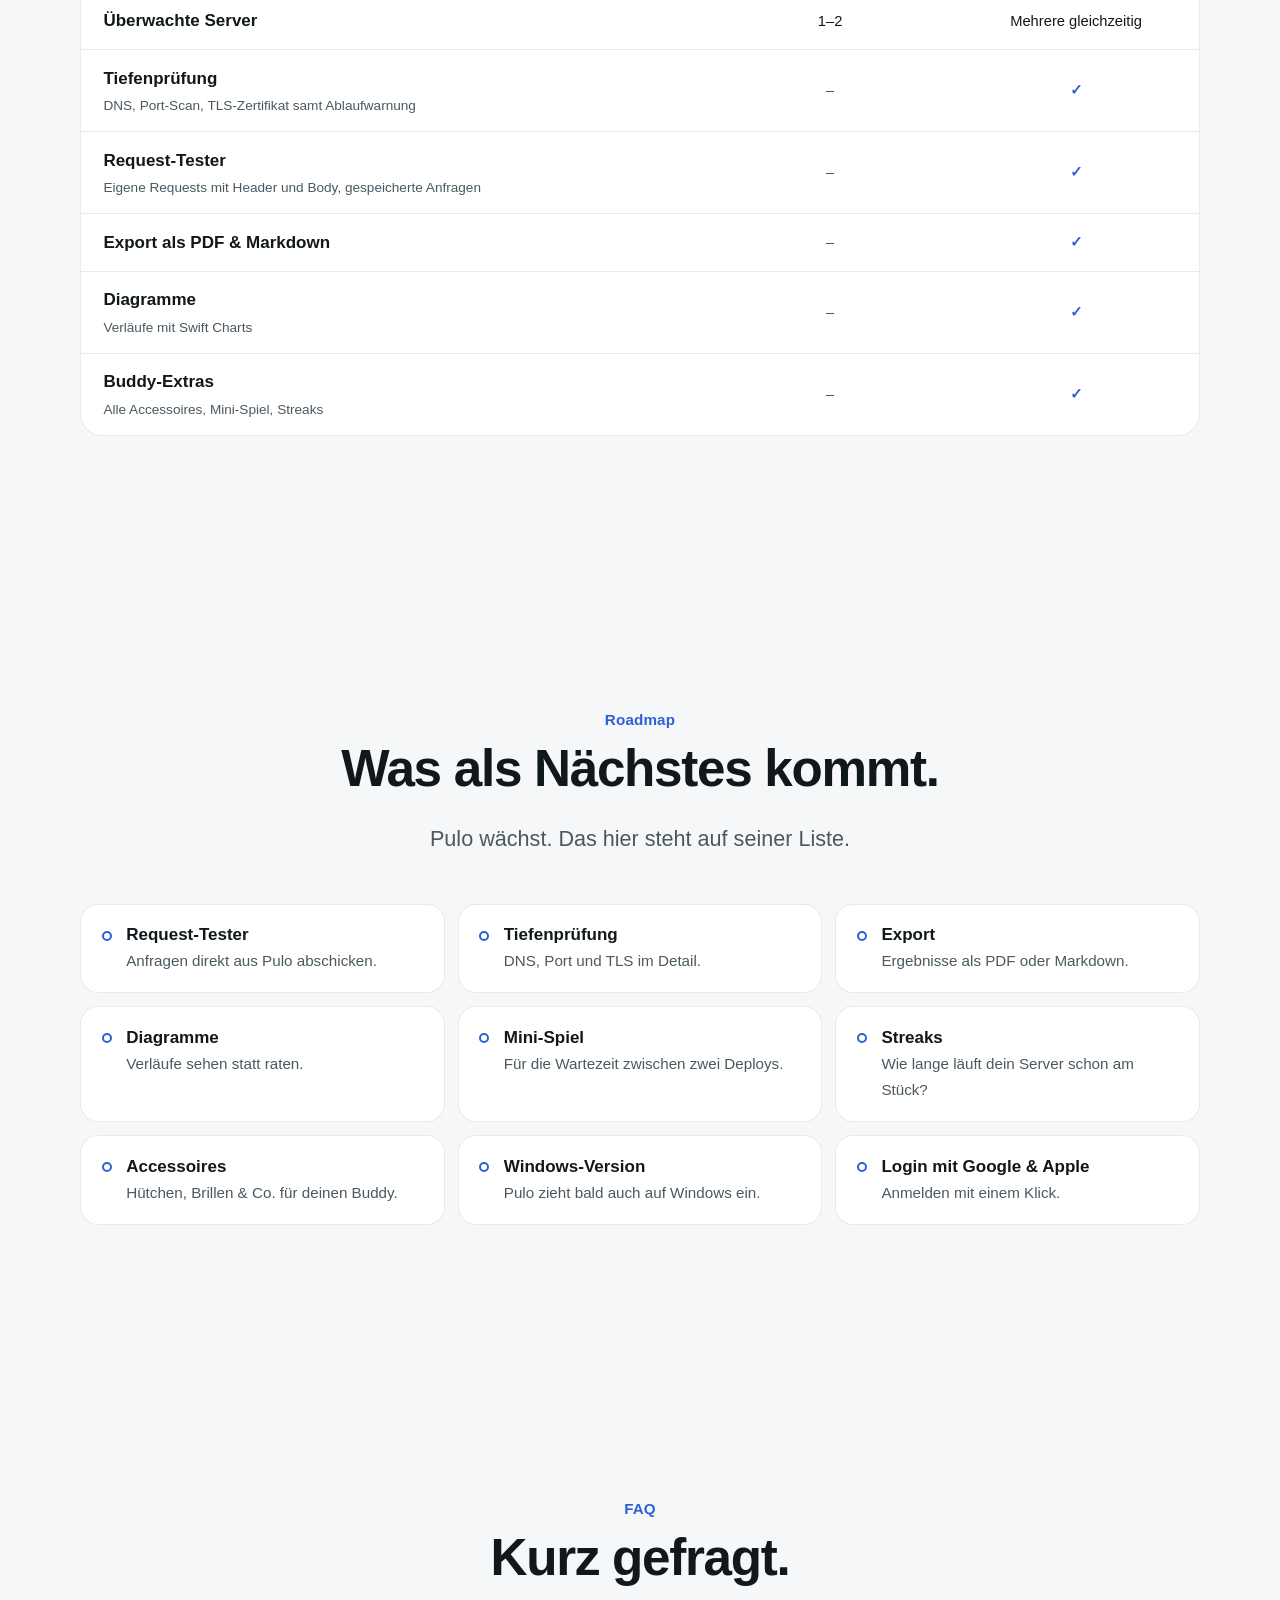
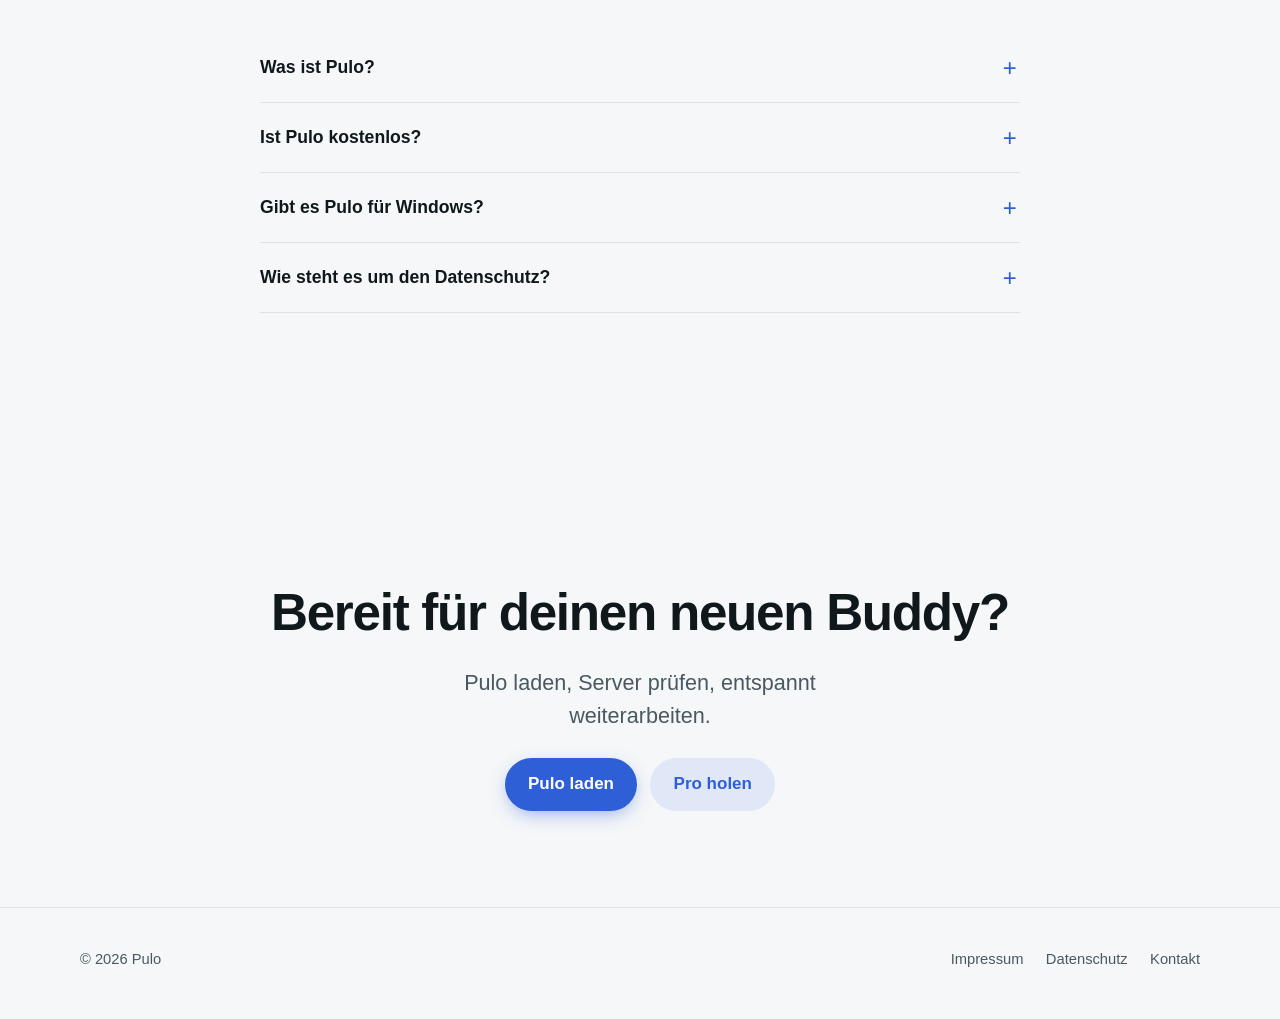
==== commit 6691036a: "Remove 'früher DevDock' and center the pulo image in the header - Session 1 (6adab339cab600a48c78a92" ====
--- a/site/index.html
+++ b/site/index.html
@@ -251,6 +251,8 @@
     td:not(:first-child), thead th:not(:first-child) { text-align: center; width: 22%; }
     .yes { color: var(--accent); font-weight: 700; }
     .no { color: var(--text-2); }
+    th .desc { display: block; margin-top: .2rem; font-size: .85rem; font-weight: 400; color: var(--text-2); }
+    tbody td { font-size: .92rem; }
 
     /* ============ Roadmap ============ */
     .roadmap { list-style: none; padding: 0; margin: 3rem 0 0; display: grid; gap: .8rem; }
@@ -538,17 +540,23 @@
           </article>
         </div>
         <div class="table-wrap reveal">
-          <!-- BORAN: Zuordnung Free/Pro prüfen – aktuell ein Entwurf -->
           <table>
             <caption>Free und Pro im Vergleich</caption>
             <thead><tr><th scope="col">Funktion</th><th scope="col">Free</th><th scope="col">Pro</th></tr></thead>
             <tbody>
-              <tr><th scope="row">Server-Check mit Klartext-Status</th><td><span class="yes" aria-label="enthalten">✓</span></td><td><span class="yes" aria-label="enthalten">✓</span></td></tr>
-              <tr><th scope="row">Pulo, der Buddy</th><td><span class="yes" aria-label="enthalten">✓</span></td><td><span class="yes" aria-label="enthalten">✓</span></td></tr>
-              <tr><th scope="row">Konto & Einstellungen</th><td><span class="yes" aria-label="enthalten">✓</span></td><td><span class="yes" aria-label="enthalten">✓</span></td></tr>
-              <tr><th scope="row">Dauerüberwachung</th><td><span class="no" aria-label="nicht enthalten">–</span></td><td><span class="yes" aria-label="enthalten">✓</span></td></tr>
-              <tr><th scope="row">Status in der Menüleiste</th><td><span class="no" aria-label="nicht enthalten">–</span></td><td><span class="yes" aria-label="enthalten">✓</span></td></tr>
-              <tr><th scope="row">Buddy-Farbe ändern</th><td><span class="no" aria-label="nicht enthalten">–</span></td><td><span class="yes" aria-label="enthalten">✓</span></td></tr>
+              <tr><th scope="row">Basis-Diagnose<small class="desc">Erreichbarkeit von localhost und Port prüfen, Statuscode erklärt</small></th><td><span class="yes" aria-label="enthalten">✓</span></td><td><span class="yes" aria-label="enthalten">✓</span></td></tr>
+              <tr><th scope="row">Buddy mit Grundfunktionen<small class="desc">Mimik, Reaktionen, 360°-Ansicht</small></th><td><span class="yes" aria-label="enthalten">✓</span></td><td><span class="yes" aria-label="enthalten">✓</span></td></tr>
+              <tr><th scope="row">Buddy-Farben</th><td>Blau, Mint, Pink</td><td>Alle</td></tr>
+              <tr><th scope="row">Ninja-Look</th><td><span class="yes" aria-label="enthalten">✓</span></td><td><span class="yes" aria-label="enthalten">✓</span></td></tr>
+              <tr><th scope="row">Verlauf</th><td>Letzte 5 Prüfungen</td><td>Unbegrenzt</td></tr>
+              <tr><th scope="row">Dark/Light Mode & Barrierefreiheit</th><td><span class="yes" aria-label="enthalten">✓</span></td><td><span class="yes" aria-label="enthalten">✓</span></td></tr>
+              <tr><th scope="row">Dauerüberwachung in der Menüleiste<small class="desc">Mit Benachrichtigung, wenn ein Server ausfällt</small></th><td><span class="no" aria-label="nicht enthalten">–</span></td><td><span class="yes" aria-label="enthalten">✓</span></td></tr>
+              <tr><th scope="row">Überwachte Server</th><td>1–2</td><td>Mehrere gleichzeitig</td></tr>
+              <tr><th scope="row">Tiefenprüfung<small class="desc">DNS, Port-Scan, TLS-Zertifikat samt Ablaufwarnung</small></th><td><span class="no" aria-label="nicht enthalten">–</span></td><td><span class="yes" aria-label="enthalten">✓</span></td></tr>
+              <tr><th scope="row">Request-Tester<small class="desc">Eigene Requests mit Header und Body, gespeicherte Anfragen</small></th><td><span class="no" aria-label="nicht enthalten">–</span></td><td><span class="yes" aria-label="enthalten">✓</span></td></tr>
+              <tr><th scope="row">Export als PDF & Markdown</th><td><span class="no" aria-label="nicht enthalten">–</span></td><td><span class="yes" aria-label="enthalten">✓</span></td></tr>
+              <tr><th scope="row">Diagramme<small class="desc">Verläufe mit Swift Charts</small></th><td><span class="no" aria-label="nicht enthalten">–</span></td><td><span class="yes" aria-label="enthalten">✓</span></td></tr>
+              <tr><th scope="row">Buddy-Extras<small class="desc">Alle Accessoires, Mini-Spiel, Streaks</small></th><td><span class="no" aria-label="nicht enthalten">–</span></td><td><span class="yes" aria-label="enthalten">✓</span></td></tr>
             </tbody>
           </table>
         </div>
@@ -626,7 +634,6 @@
           <li><a href="datenschutz.html">Datenschutz</a></li>
           <!-- BORAN: Kontaktadresse ergänzen -->
           <li><a href="mailto:kontakt@example.com">Kontakt</a></li>
-          <li><a href="https://github.com/ShnMert/Pulo" rel="noopener">GitHub</a></li>
         </ul>
       </nav>
     </div>
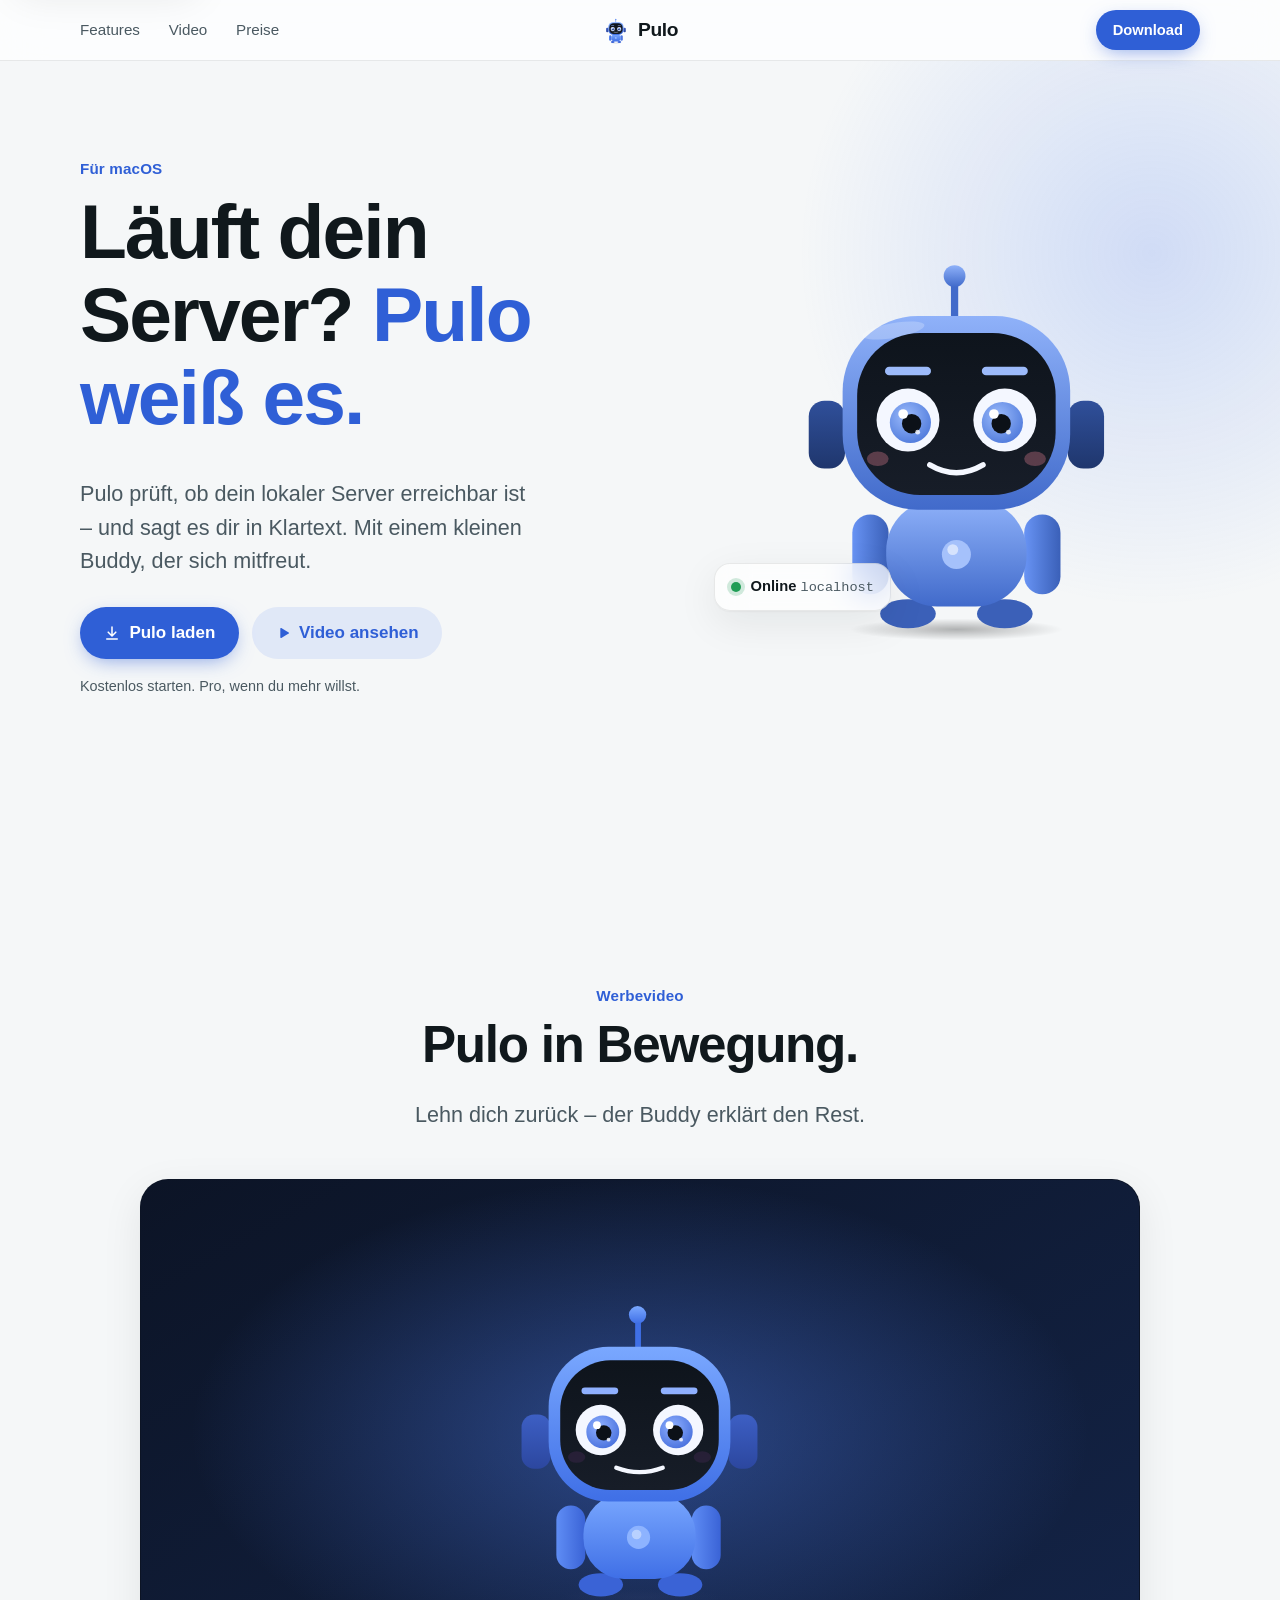
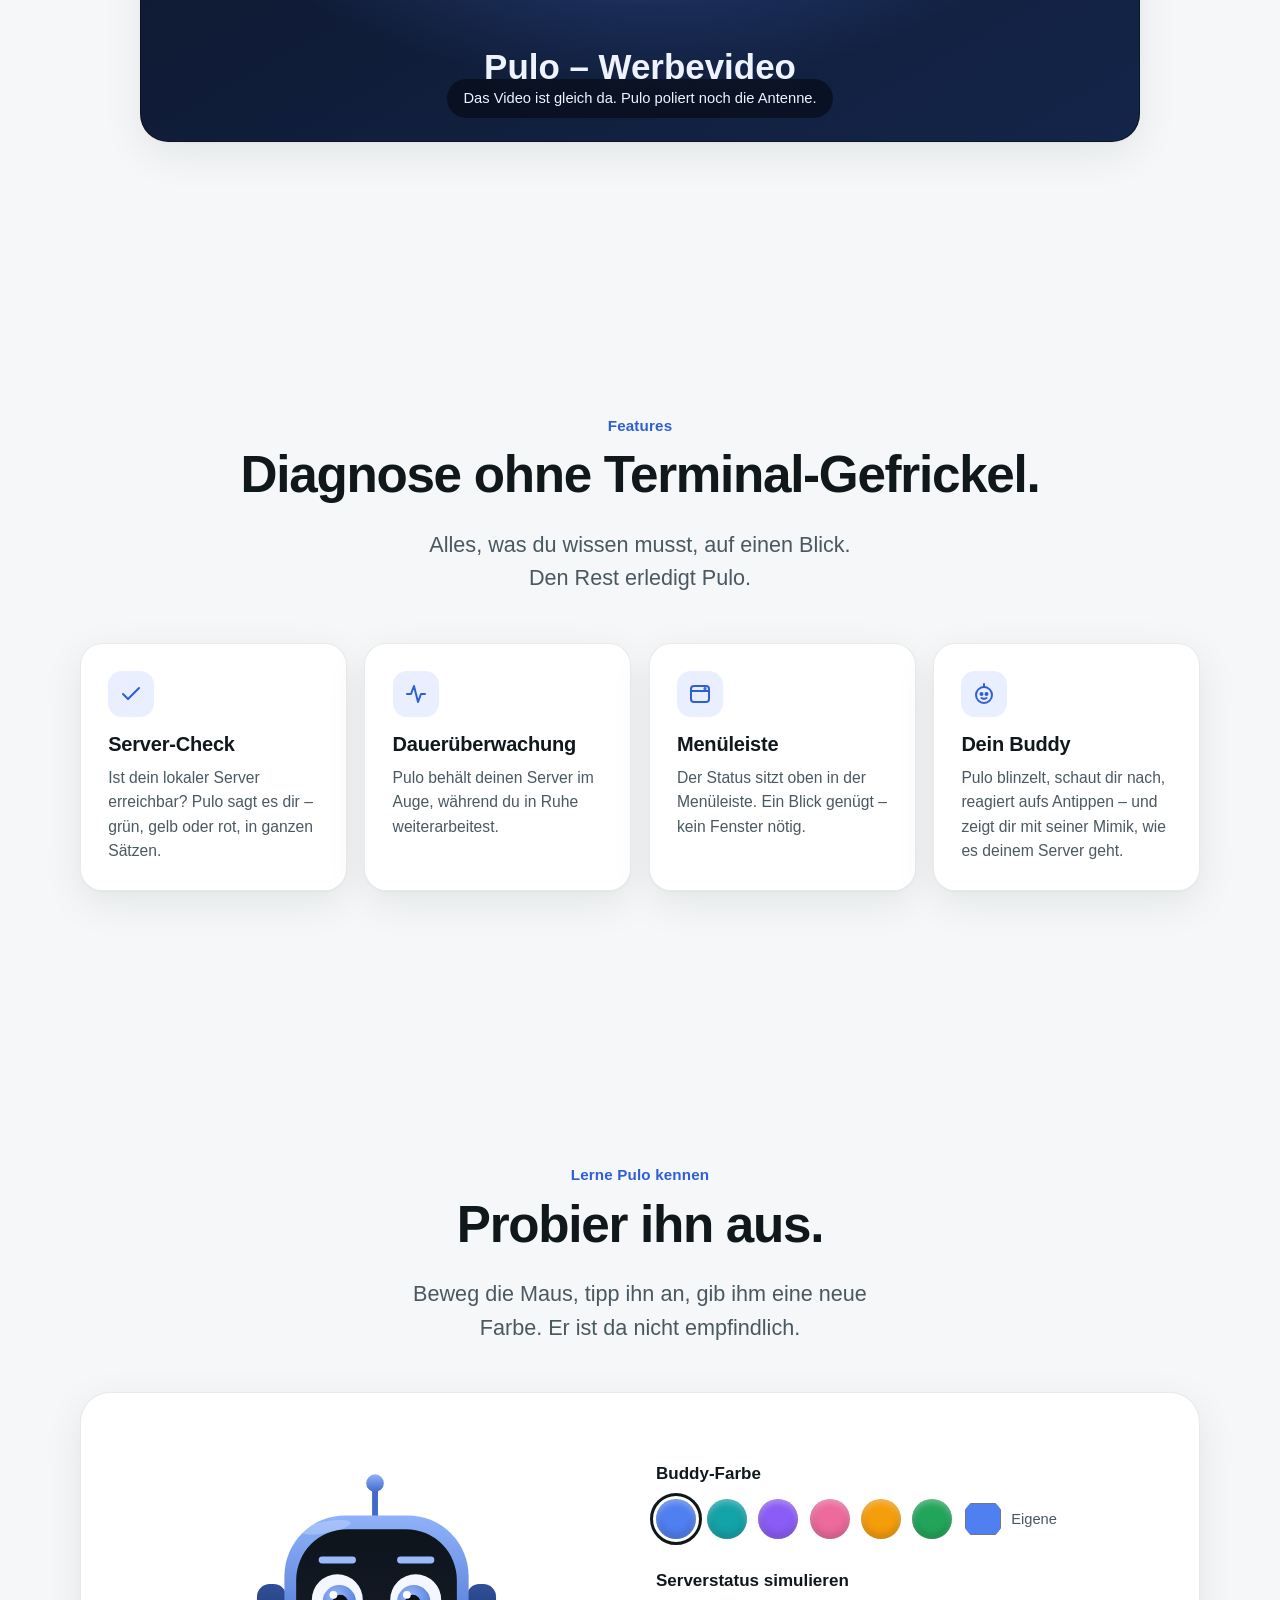
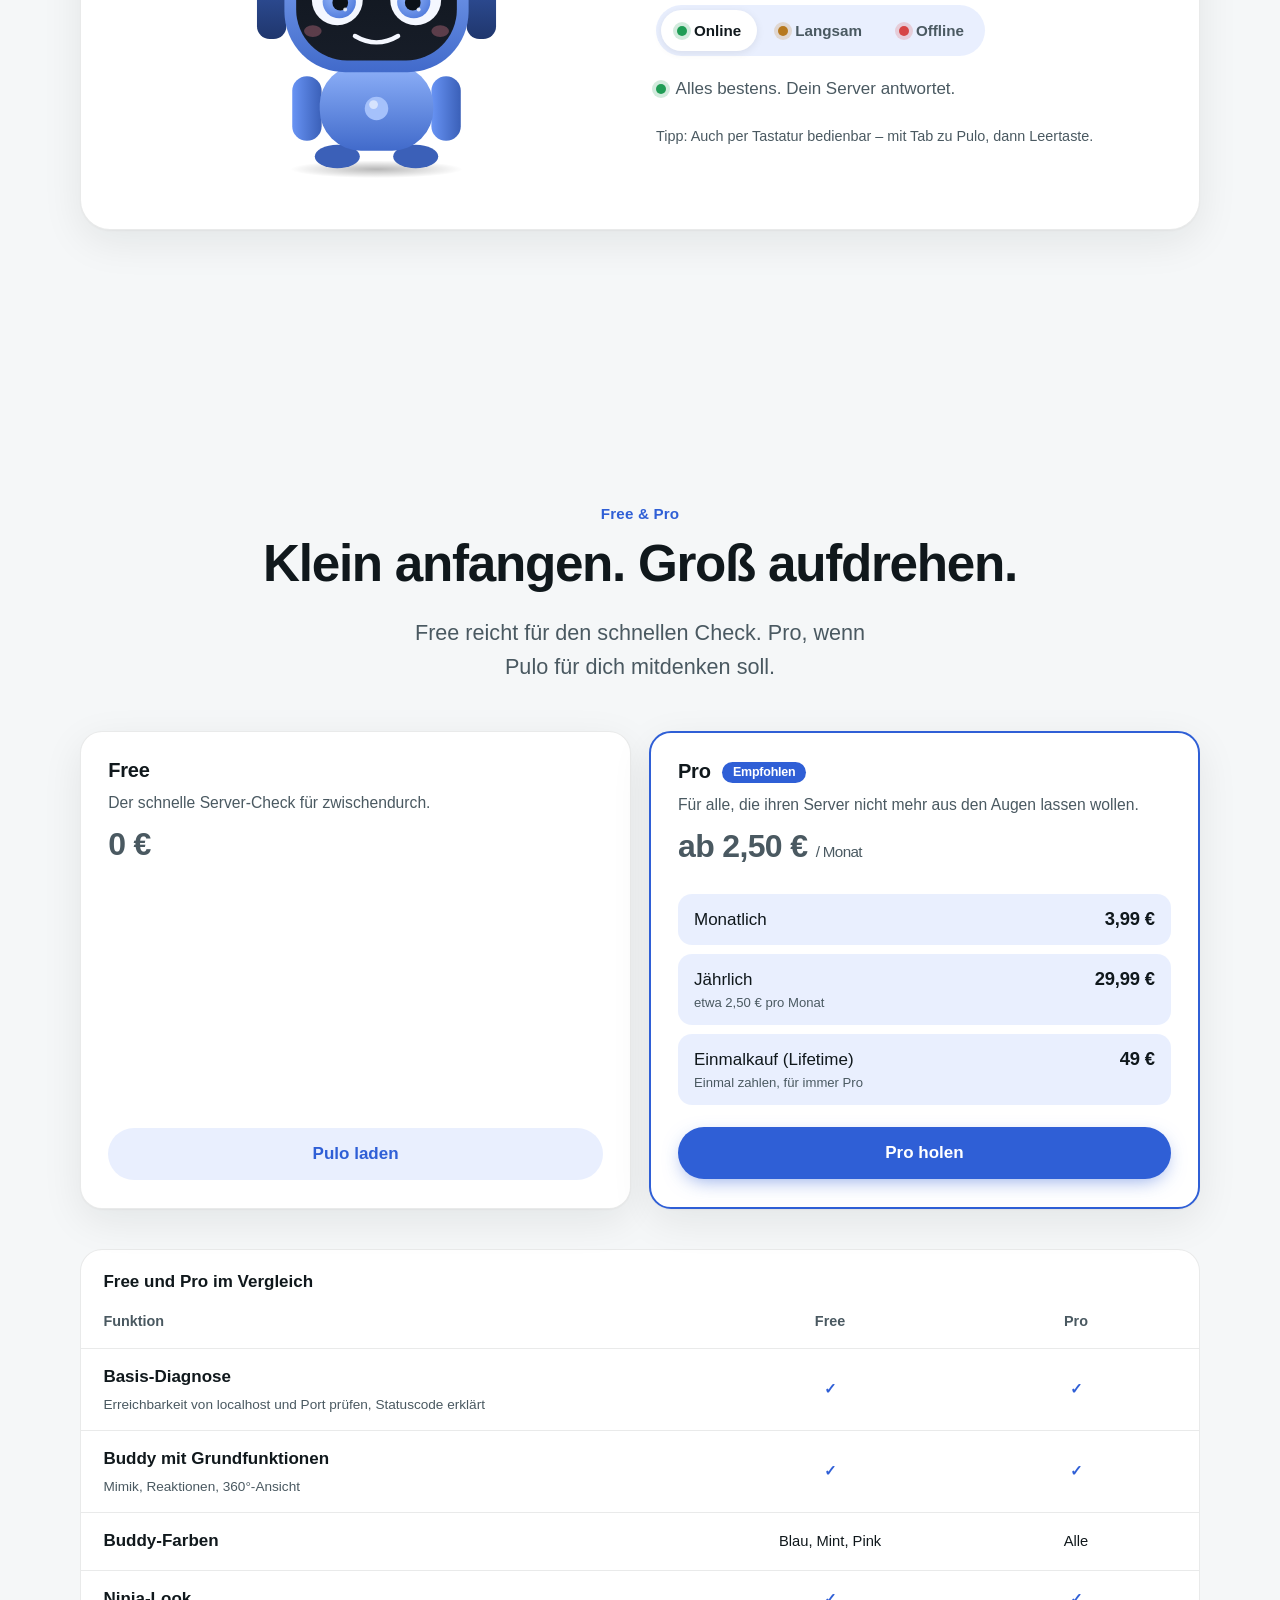
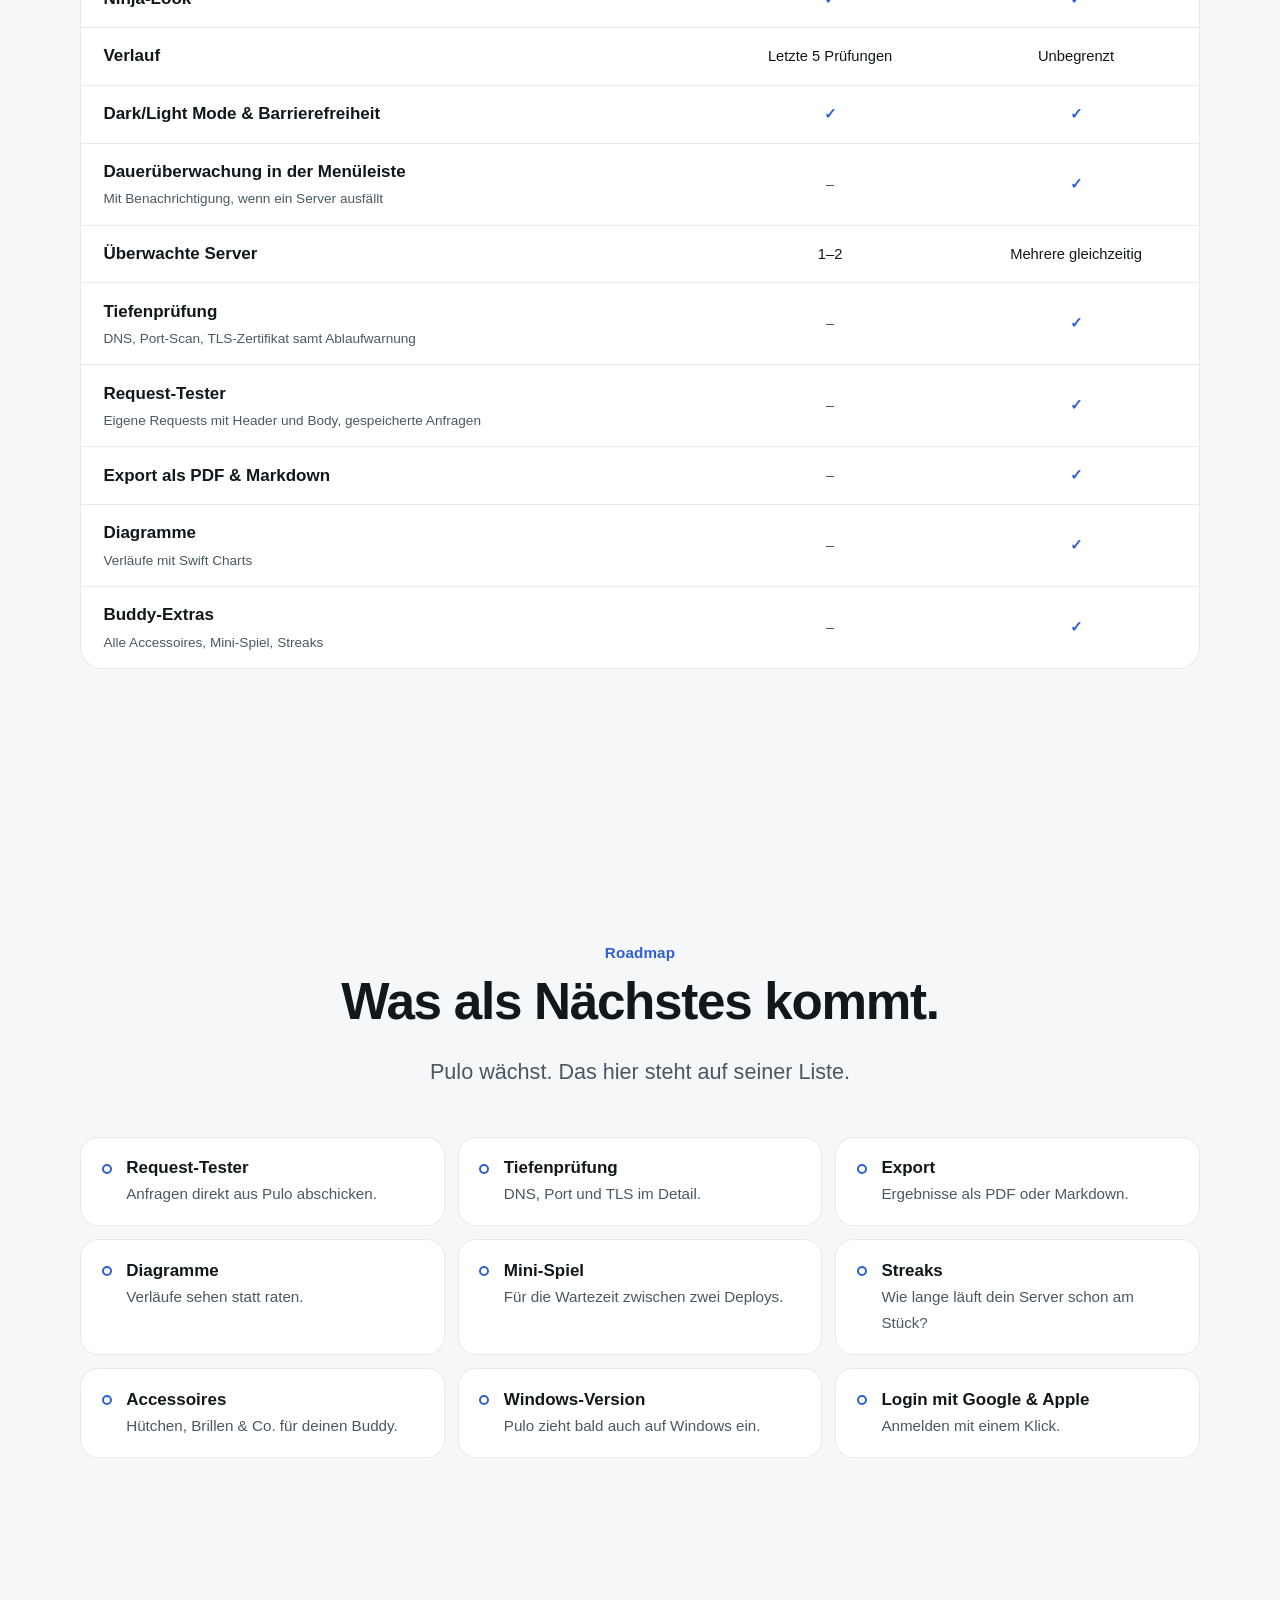
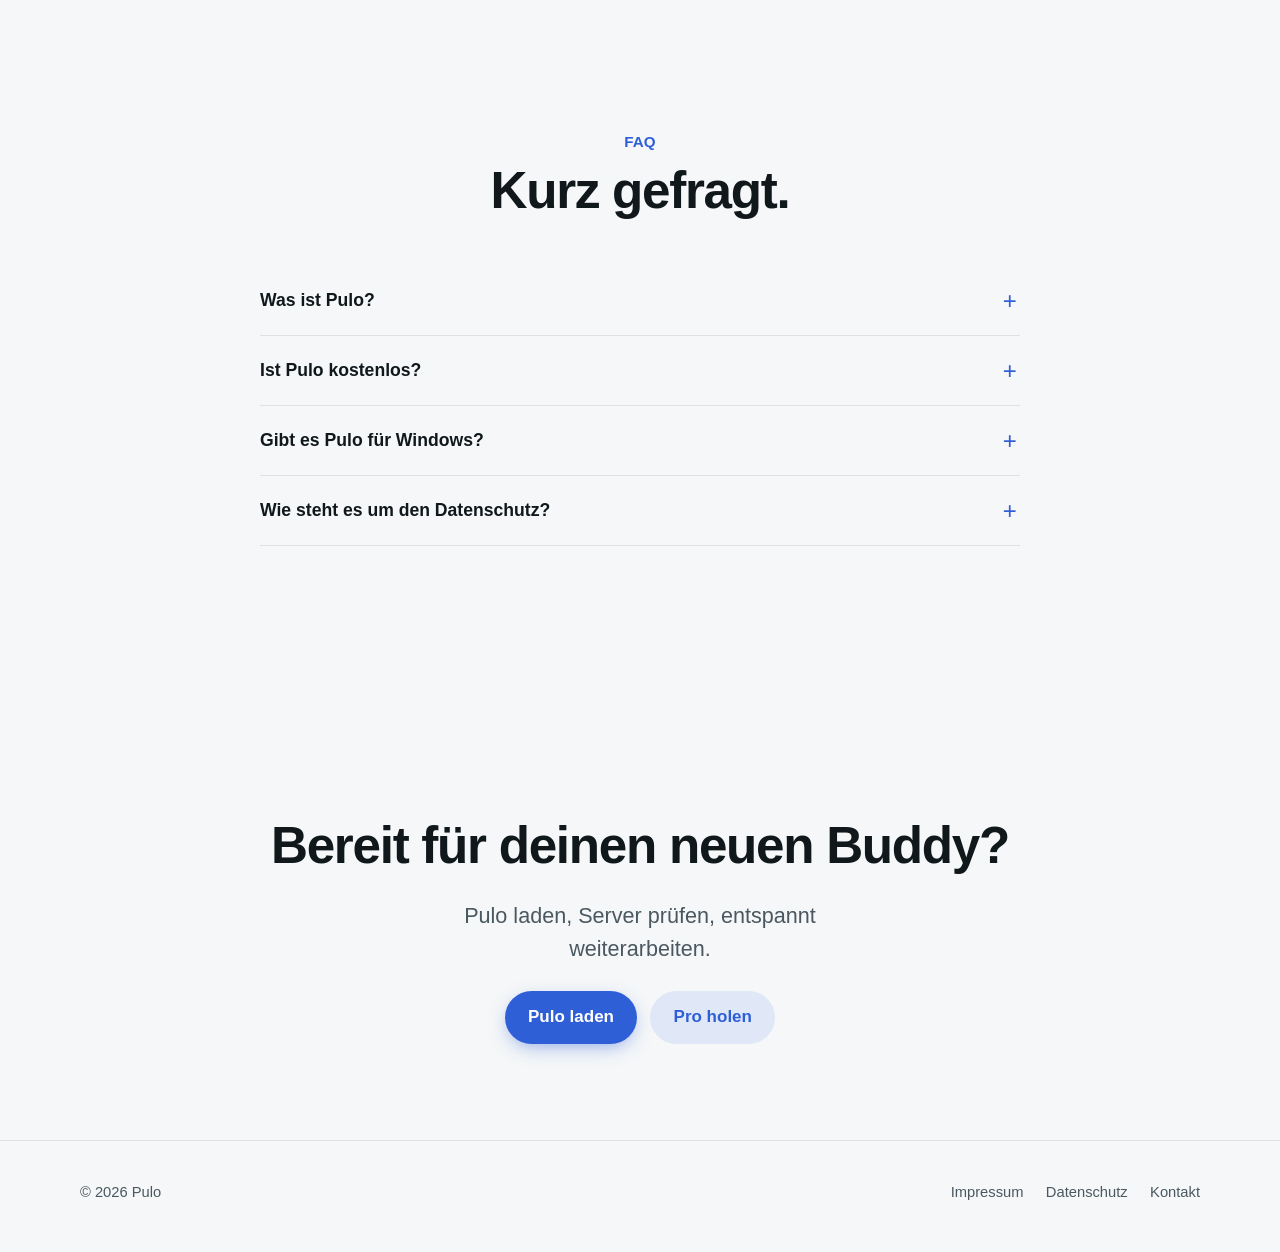
==== commit c96e007c: "Pricing options and download selection for software (6adab81a2d09c161710df509)" ====
--- a/site/index.html
+++ b/site/index.html
@@ -253,6 +253,40 @@
     .no { color: var(--text-2); }
     th .desc { display: block; margin-top: .2rem; font-size: .85rem; font-weight: 400; color: var(--text-2); }
     tbody td { font-size: .92rem; }
+
+    .price-options { list-style: none; padding: 0; margin: 0 0 1.4rem; display: grid; gap: .55rem; }
+    .price-options li { display: flex; justify-content: space-between; align-items: baseline; gap: 1rem; padding: .7rem 1rem; border-radius: 14px; background: var(--accent-soft); }
+    .price-options strong { font-size: 1.15rem; letter-spacing: -.01em; white-space: nowrap; }
+    .price-options small { display: block; font-size: .82rem; color: var(--text-2); }
+
+    /* ============ Download-Dialog ============ */
+    .dl-dialog {
+      width: min(560px, 100% - 2rem); max-height: calc(100dvh - 2rem); overflow-y: auto; padding: 0; border: 1px solid var(--line);
+      border-radius: calc(var(--radius) + 6px); background: var(--bg-elev); color: var(--text); box-shadow: var(--shadow);
+    }
+    .dl-dialog::backdrop { background: rgba(8, 12, 16, .5); -webkit-backdrop-filter: blur(6px); backdrop-filter: blur(6px); }
+    .dl-dialog form { padding: clamp(1.4rem, 4vw, 2.2rem); }
+    .dl-head { display: flex; justify-content: space-between; align-items: flex-start; gap: 1rem; }
+    .dl-head h2 { font-size: 1.6rem; margin: 0; }
+    .dl-close { border: 0; background: var(--accent-soft); color: var(--text); width: 38px; height: 38px; border-radius: 50%; font-size: 1.3rem; line-height: 1; cursor: pointer; flex: none; }
+    .dl-step { margin-top: 1.6rem; }
+    .dl-step legend { font-weight: 600; margin-bottom: .7rem; }
+    .dl-step legend span { display: inline-grid; place-items: center; width: 1.6rem; height: 1.6rem; margin-right: .45rem; border-radius: 50%; background: var(--accent); color: var(--accent-ink); font-size: .85rem; }
+    .choices { display: grid; gap: .7rem; grid-template-columns: repeat(auto-fit, minmax(140px, 1fr)); }
+    .choice { position: relative; }
+    .choice input { position: absolute; opacity: 0; inset: 0; margin: 0; cursor: pointer; }
+    .choice > span {
+      display: flex; flex-direction: column; gap: .15rem; height: 100%; padding: .95rem 1.1rem; border-radius: 16px;
+      border: 2px solid var(--line); transition: border-color .2s, background .2s;
+    }
+    .choice strong { font-size: 1.05rem; }
+    .choice small { color: var(--text-2); font-size: .85rem; }
+    .choice input:checked + span { border-color: var(--accent); background: var(--accent-soft); }
+    .choice input:focus-visible + span { outline: 3px solid var(--accent); outline-offset: 3px; }
+    .dl-step[hidden] { display: none; }
+    .dl-actions { margin-top: 1.8rem; display: flex; flex-direction: column; gap: .7rem; }
+    .dl-actions .btn { width: 100%; }
+    .dl-msg { margin: 0; font-size: .92rem; color: var(--text-2); text-align: center; min-height: 1.4em; }
 
     /* ============ Roadmap ============ */
     .roadmap { list-style: none; padding: 0; margin: 3rem 0 0; display: grid; gap: .8rem; }
@@ -533,9 +567,12 @@
           <article class="card plan pro reveal">
             <h3>Pro <span class="badge">Empfohlen</span></h3>
             <p>Für alle, die ihren Server nicht mehr aus den Augen lassen wollen.</p>
-            <!-- BORAN: Pro-Preis ergänzen (z. B. „X € / Monat“) -->
-            <p class="price">Preis folgt <small>bald</small></p>
-            <!-- BORAN: Link zum Pro-Kauf ergänzen -->
+            <p class="price">ab 2,50 € <small>/ Monat</small></p>
+            <ul class="price-options">
+              <li><span>Monatlich</span><strong>3,99 €</strong></li>
+              <li><span>Jährlich<small>etwa 2,50 € pro Monat</small></span><strong>29,99 €</strong></li>
+              <li><span>Einmalkauf (Lifetime)<small>Einmal zahlen, für immer Pro</small></span><strong>49 €</strong></li>
+            </ul>
             <a class="btn btn-primary" href="#preise" data-pro>Pro holen</a>
           </article>
         </div>
@@ -639,12 +676,52 @@
     </div>
   </footer>
 
+  <!-- ============ Download-Dialog ============ -->
+  <dialog class="dl-dialog" id="dl-dialog" aria-labelledby="dl-title">
+    <form method="dialog" id="dl-form">
+      <div class="dl-head">
+        <h2 id="dl-title">Pulo laden</h2>
+        <button class="dl-close" type="button" data-dl-close aria-label="Schließen">×</button>
+      </div>
+      <fieldset class="dl-step">
+        <legend><span>1</span>Für welches System?</legend>
+        <div class="choices">
+          <label class="choice"><input type="radio" name="os" value="mac" checked><span><strong>macOS</strong><small>Für deinen Mac</small></span></label>
+          <label class="choice"><input type="radio" name="os" value="windows"><span><strong>Windows</strong><small>Für deinen PC</small></span></label>
+        </div>
+      </fieldset>
+      <fieldset class="dl-step">
+        <legend><span>2</span>Free oder Pro?</legend>
+        <div class="choices">
+          <label class="choice"><input type="radio" name="edition" value="free" checked><span><strong>Free</strong><small>0 € – der schnelle Check</small></span></label>
+          <label class="choice"><input type="radio" name="edition" value="pro"><span><strong>Pro</strong><small>ab 2,50 € / Monat</small></span></label>
+        </div>
+      </fieldset>
+      <fieldset class="dl-step" id="dl-plan" hidden>
+        <legend><span>3</span>Wie möchtest du Pro bezahlen?</legend>
+        <div class="choices">
+          <label class="choice"><input type="radio" name="plan" value="monthly"><span><strong>3,99 €</strong><small>Monatlich</small></span></label>
+          <label class="choice"><input type="radio" name="plan" value="yearly" checked><span><strong>29,99 €</strong><small>Jährlich · ca. 2,50 €/Monat</small></span></label>
+          <label class="choice"><input type="radio" name="plan" value="lifetime"><span><strong>49 €</strong><small>Einmalkauf (Lifetime)</small></span></label>
+        </div>
+      </fieldset>
+      <div class="dl-actions">
+        <button class="btn btn-primary" type="submit">Fortsetzen</button>
+        <p class="dl-msg" id="dl-msg" role="status" aria-live="polite"></p>
+      </div>
+    </form>
+  </dialog>
+
   <script>
   (() => {
     // ================= Konfiguration =================
-    // BORAN: Download- und Pro-Link eintragen. Leer = Buttons springen zu den Preisen.
-    const DOWNLOAD_URL = "";
-    const PRO_URL = "";
+    // BORAN: Links eintragen. Der Download-Dialog leitet je nach Auswahl
+    // (System → Free/Pro → Zahlweise) auf den passenden Link weiter.
+    // Leer = im Dialog erscheint ein Hinweis, dass der Link bald folgt.
+    const LINKS = {
+      mac:     { free: "", monthly: "", yearly: "", lifetime: "" },
+      windows: { free: "", monthly: "", yearly: "", lifetime: "" }
+    };
 
     document.documentElement.classList.add("js");
     const reduceMotion = matchMedia("(prefers-reduced-motion: reduce)");
@@ -652,8 +729,35 @@
     const root = document.documentElement;
     document.getElementById("year").textContent = new Date().getFullYear();
 
-    if (DOWNLOAD_URL) document.querySelectorAll("[data-download]").forEach(a => a.href = DOWNLOAD_URL);
-    if (PRO_URL) document.querySelectorAll("[data-pro]").forEach(a => a.href = PRO_URL);
+    // ================= Download-Dialog =================
+    const dlg = document.getElementById("dl-dialog");
+    const dlForm = document.getElementById("dl-form");
+    const dlPlan = document.getElementById("dl-plan");
+    const dlMsg = document.getElementById("dl-msg");
+    const syncPlan = () => { dlPlan.hidden = dlForm.edition.value !== "pro"; dlMsg.textContent = ""; };
+    dlForm.addEventListener("change", syncPlan);
+    function openDownload(edition) {
+      if (typeof dlg.showModal !== "function") return false;
+      dlForm.edition.value = edition;
+      if (/Win/i.test(navigator.userAgent) && !/Mac/i.test(navigator.userAgent)) dlForm.os.value = "windows";
+      syncPlan();
+      dlg.showModal();
+      return true;
+    }
+    document.querySelectorAll("[data-download], [data-pro]").forEach(a => a.addEventListener("click", e => {
+      if (openDownload(a.hasAttribute("data-pro") ? "pro" : "free")) e.preventDefault();
+    }));
+    dlg.querySelector("[data-dl-close]").addEventListener("click", () => dlg.close());
+    dlg.addEventListener("click", e => { if (e.target === dlg) dlg.close(); });
+    dlForm.addEventListener("submit", e => {
+      e.preventDefault();
+      const os = dlForm.os.value, edition = dlForm.edition.value;
+      const url = LINKS[os][edition === "pro" ? dlForm.plan.value : "free"];
+      if (url) { location.href = url; return; }
+      dlMsg.textContent = os === "windows"
+        ? "Die Windows-Version ist bald verfügbar – schau gern wieder vorbei."
+        : "Der Link folgt in Kürze.";
+    });
 
     // ================= Buddy =================
     const MOUTHS = {
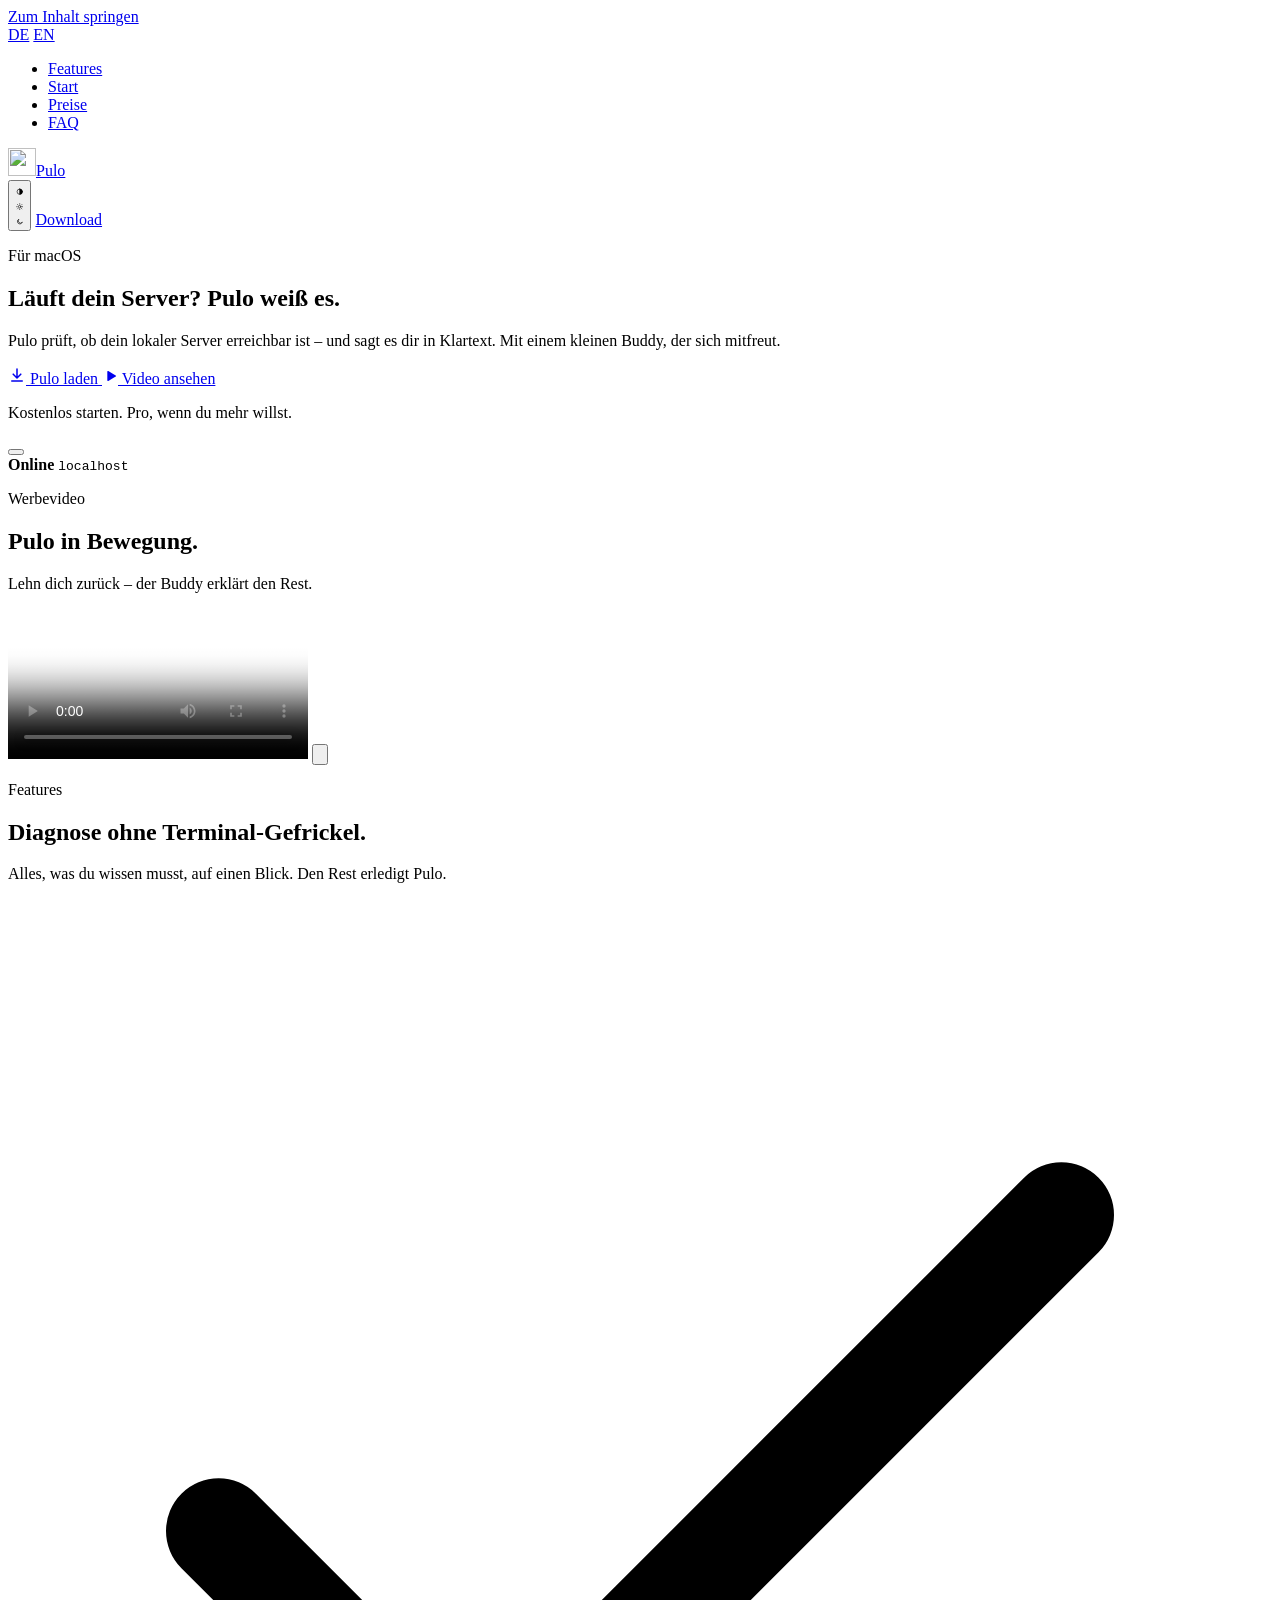
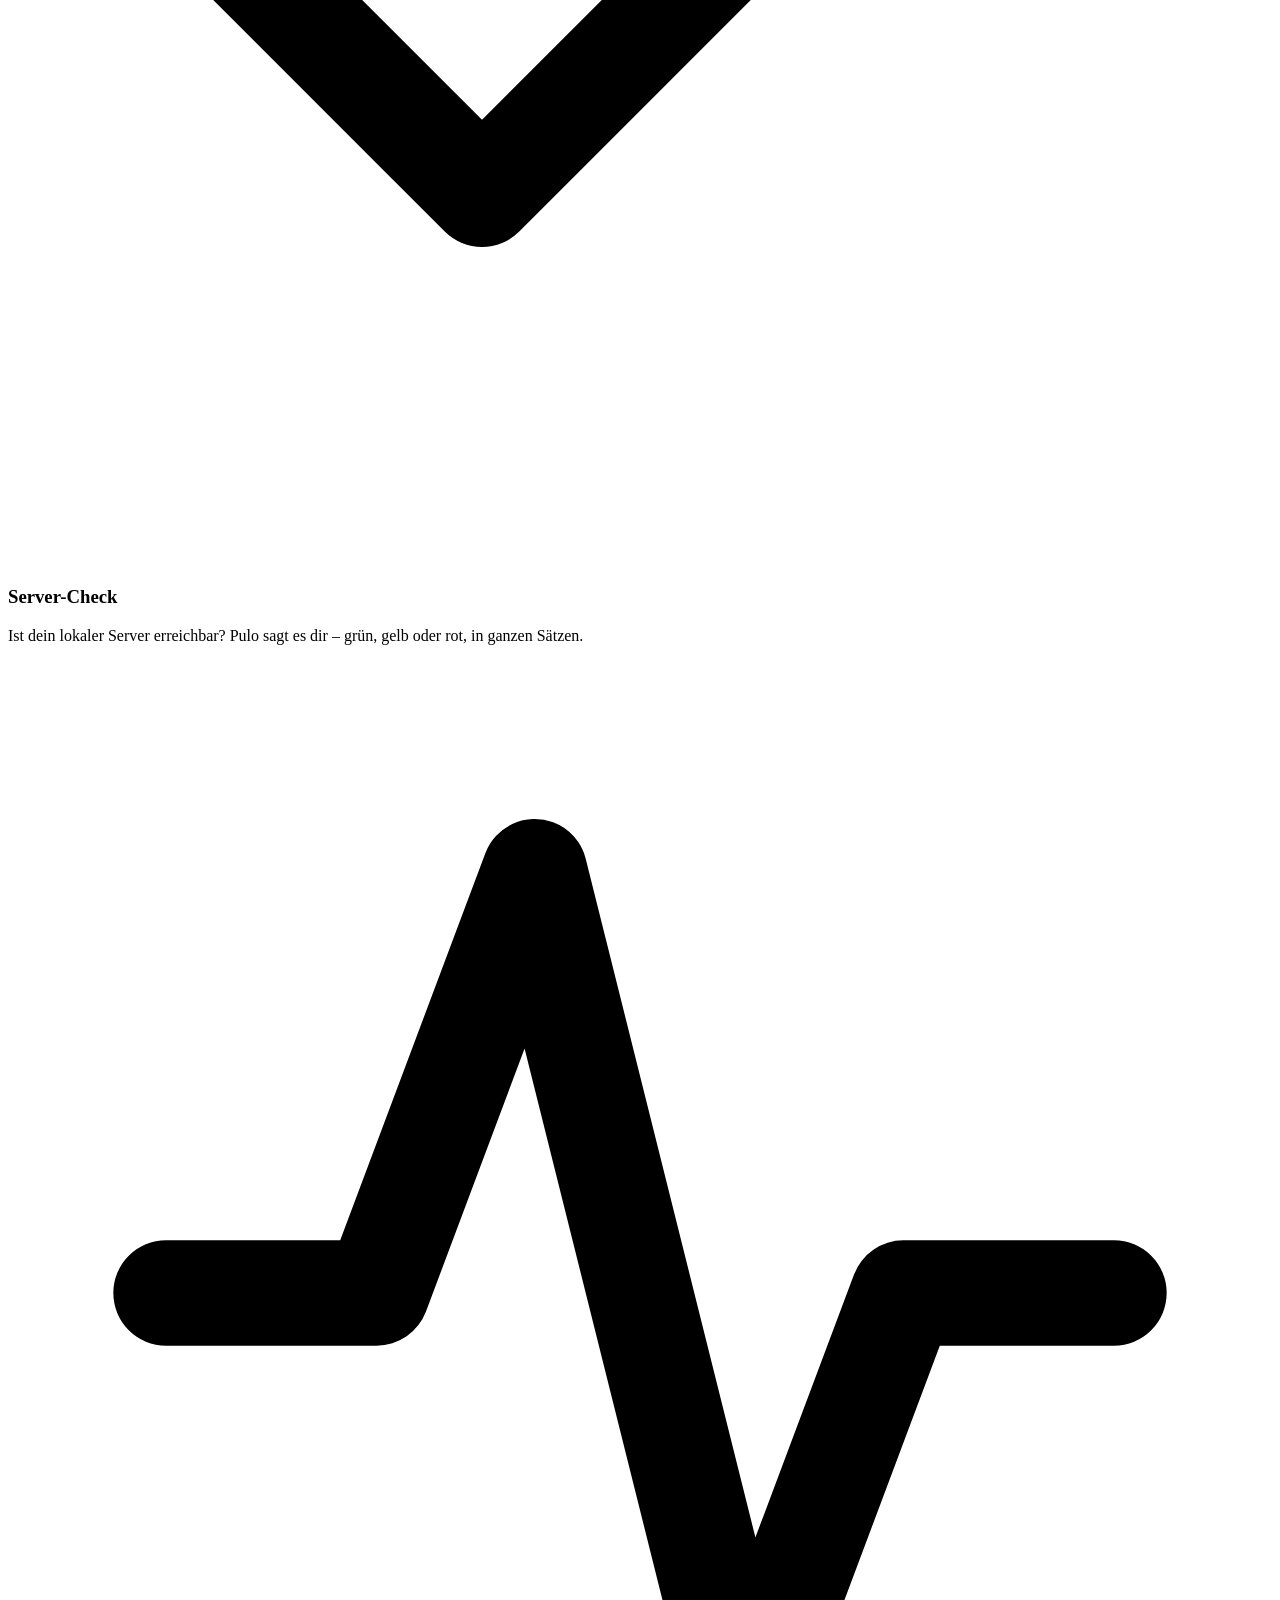
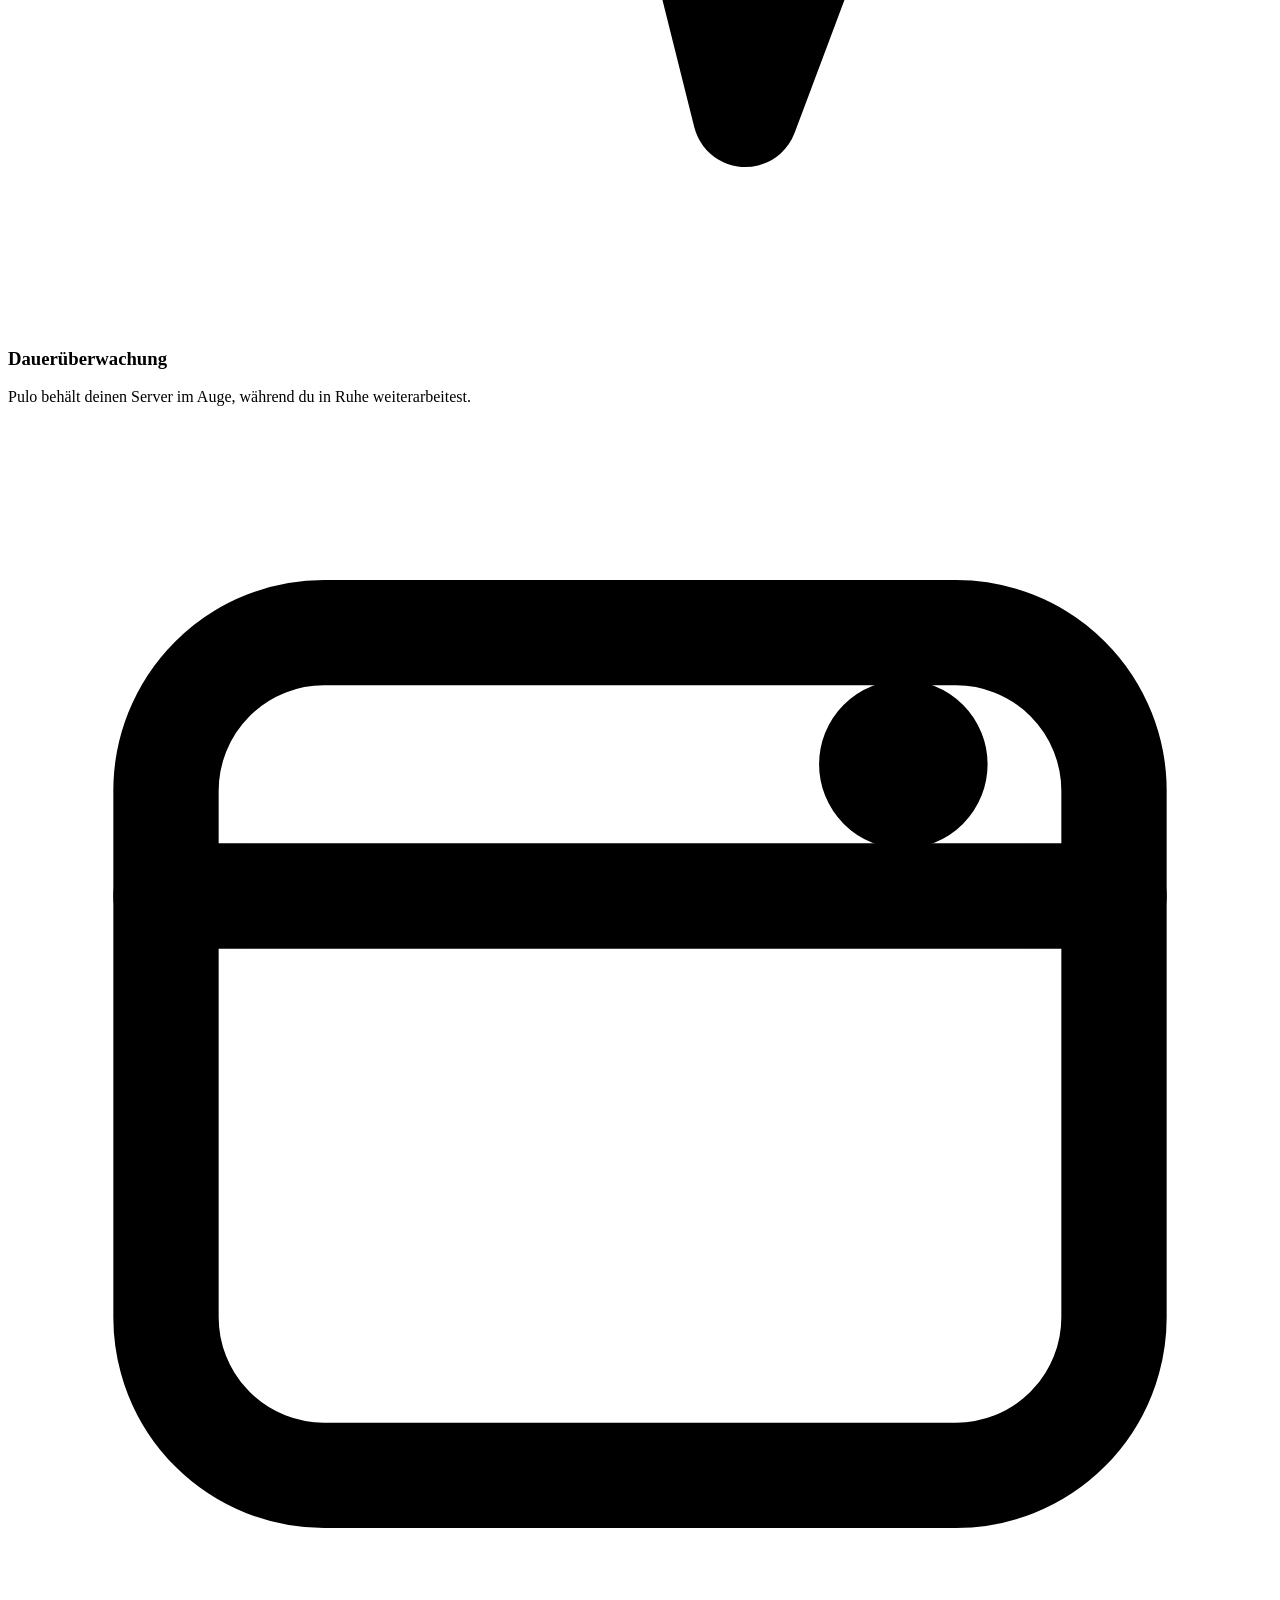
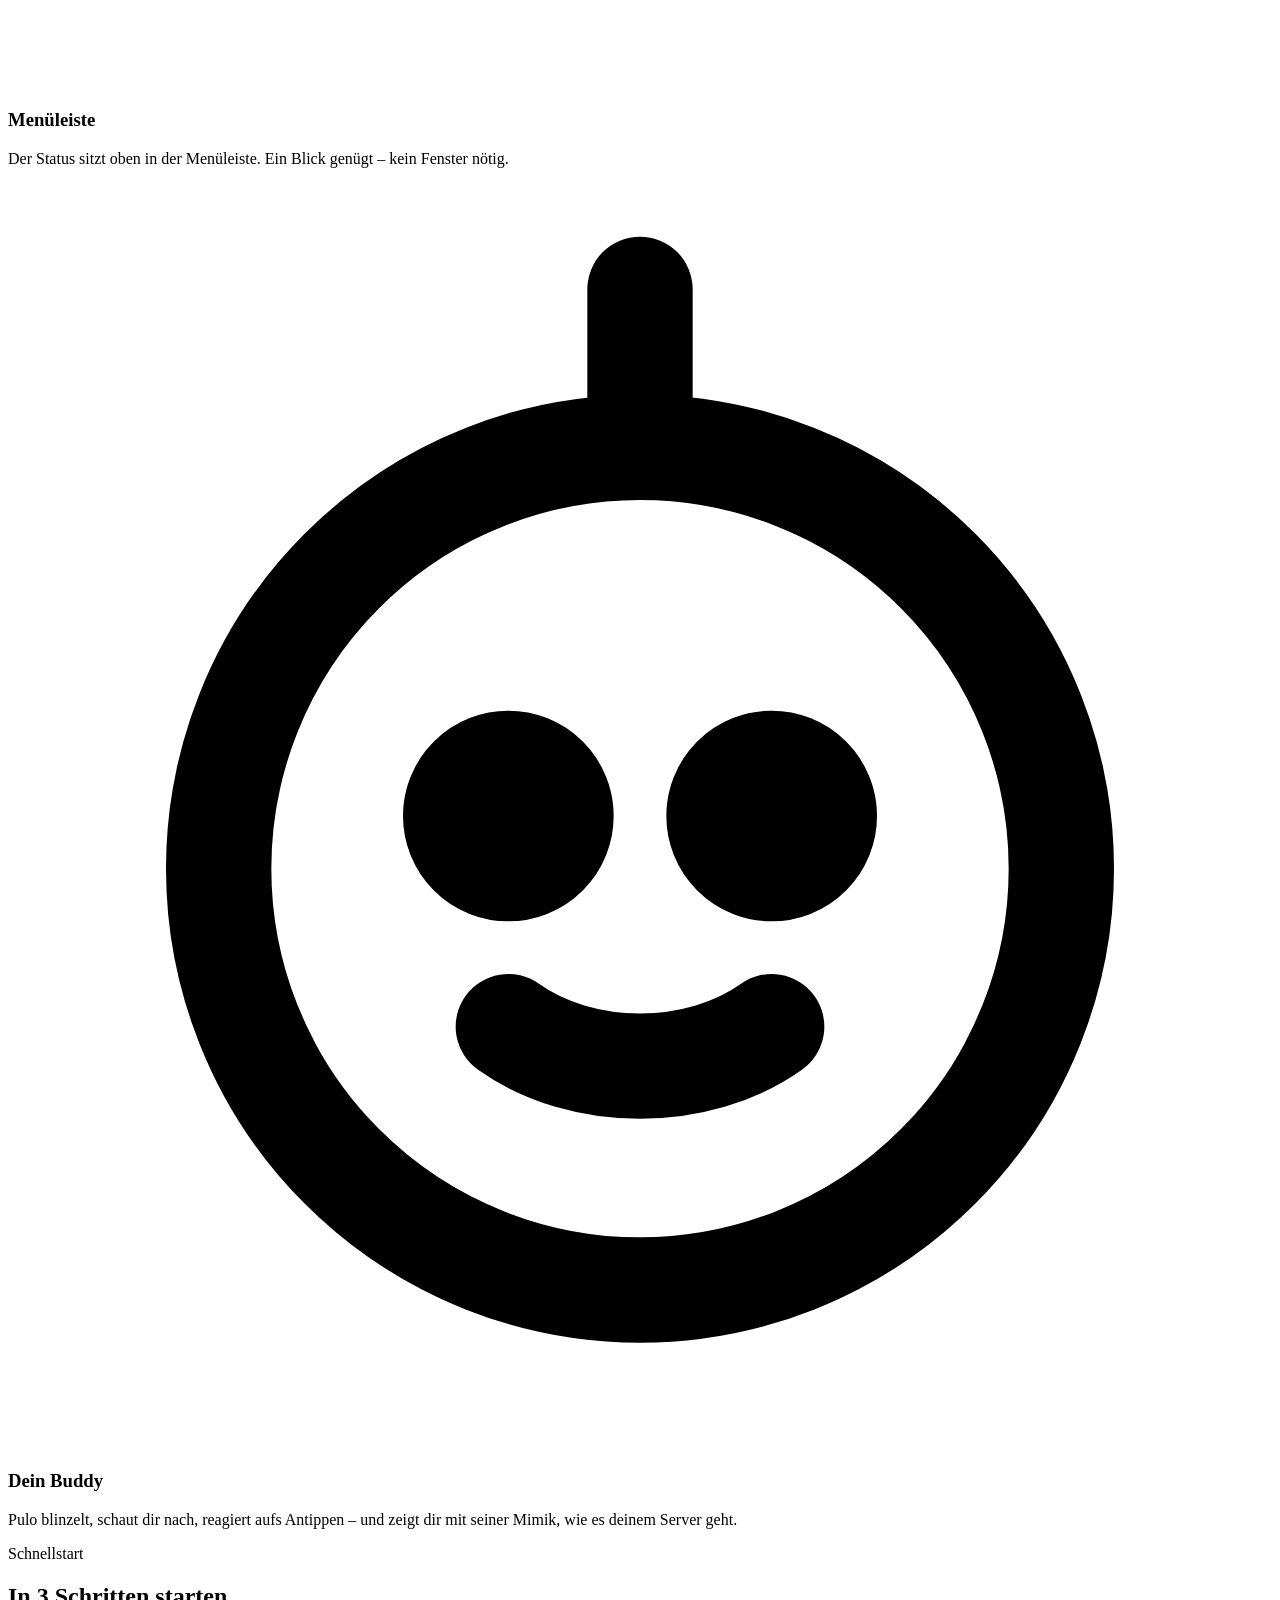
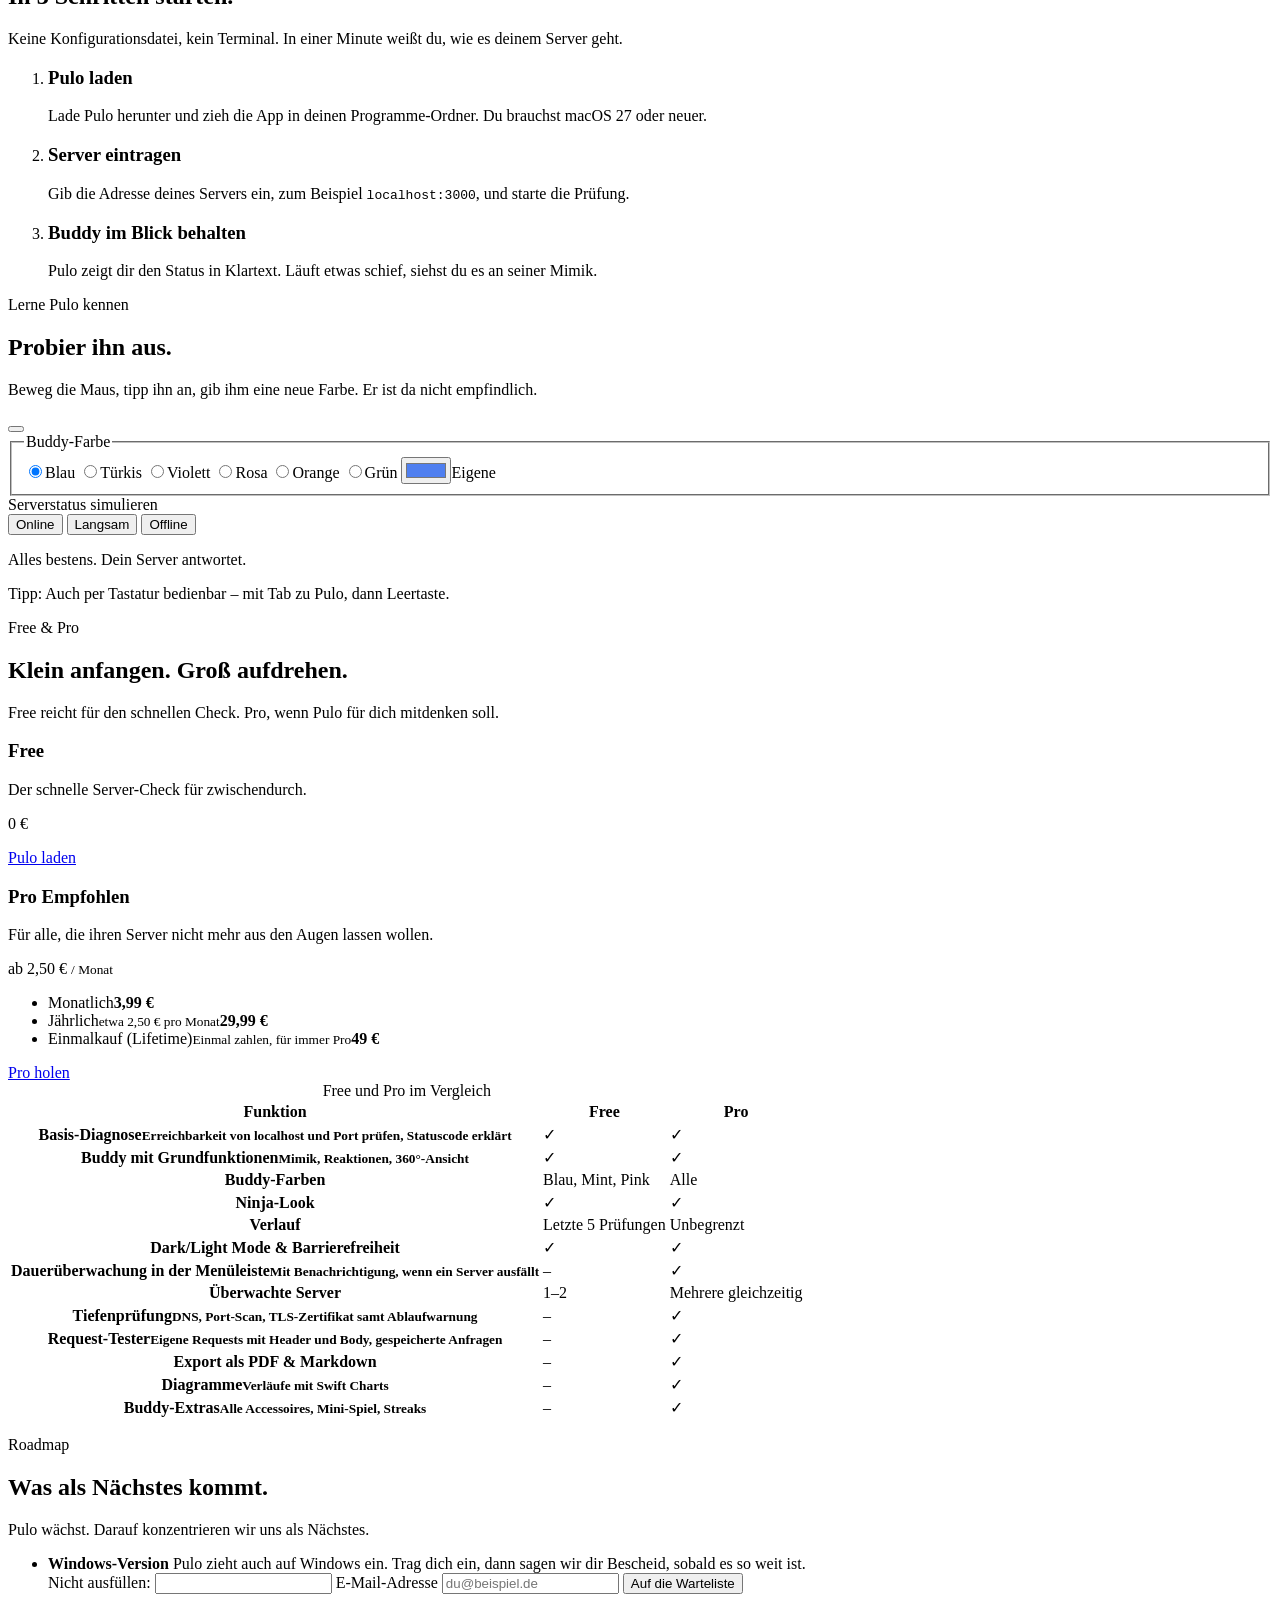
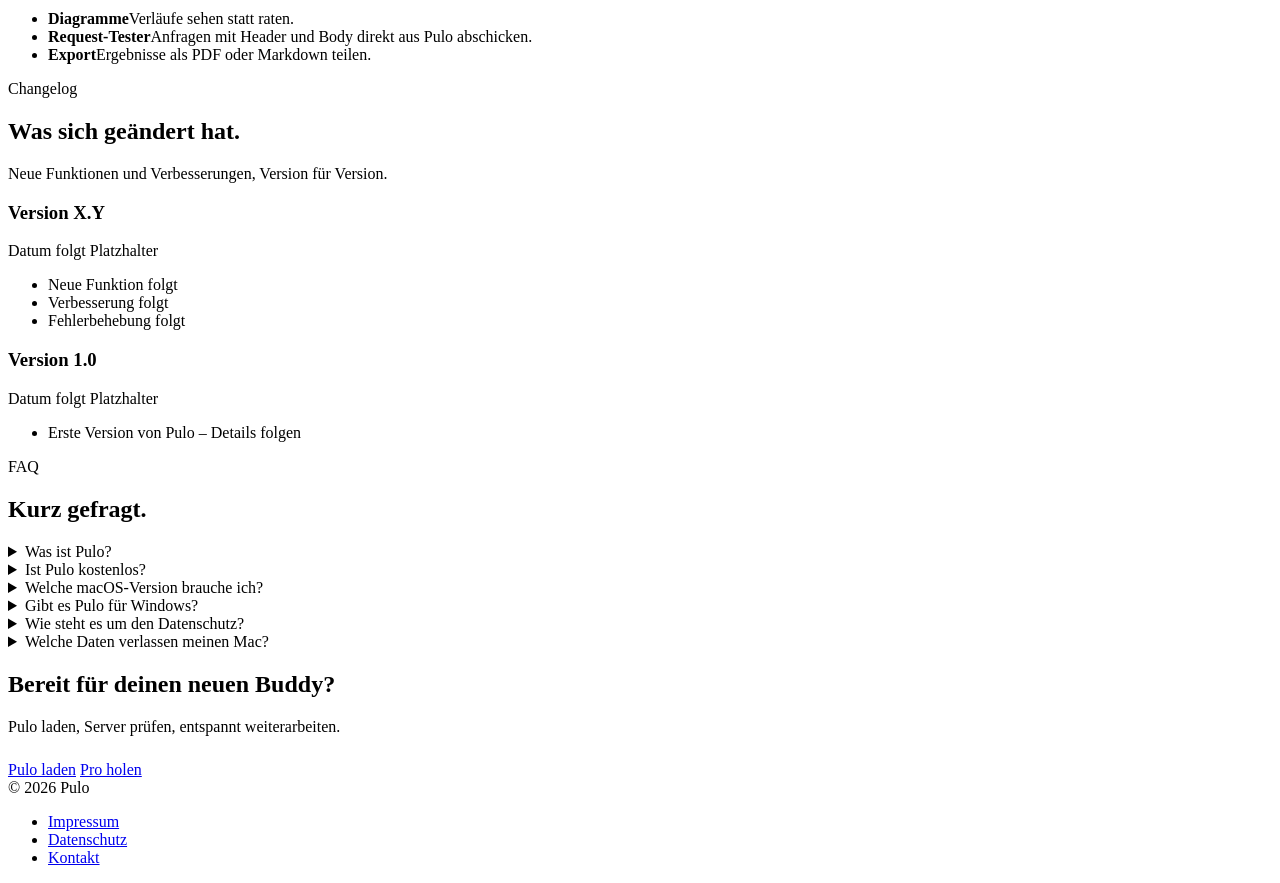
==== commit a4f0192a: "Fixing social sharing metadata for a website (6adb784f4ca69b2403407007)" ====
--- a/site/index.html
+++ b/site/index.html
@@ -4,327 +4,47 @@
   <meta charset="utf-8">
   <meta name="viewport" content="width=device-width, initial-scale=1, viewport-fit=cover">
   <title>Pulo – Server-Check für den Mac, mit Buddy</title>
-  <meta name="description" content="Pulo prüft, ob dein lokaler Server läuft, und zeigt dir den Status in Klartext – mit einem freundlichen 3D-Buddy. Die Server-Diagnose für macOS.">
+  <meta name="description" content="Pulo prüft, ob dein lokaler Server läuft, und erklärt den Status in Klartext – mit einem freundlichen Buddy in der Mac-Menüleiste.">
+  <!-- FEHLT: Autorname – sobald bekannt, in content="" eintragen. -->
+  <meta name="author" content="">
+  <link rel="canonical" href="https://puloo.netlify.app/">
+  <link rel="alternate" hreflang="de" href="https://puloo.netlify.app/">
+  <link rel="alternate" hreflang="en" href="https://puloo.netlify.app/en/">
+  <link rel="alternate" hreflang="x-default" href="https://puloo.netlify.app/en/">
   <meta name="color-scheme" content="light dark">
   <meta name="theme-color" content="#f5f7f8" media="(prefers-color-scheme: light)">
   <meta name="theme-color" content="#0b1114" media="(prefers-color-scheme: dark)">
+  <script>try{var m=localStorage.getItem("pulo-theme");if(m==="light"||m==="dark")document.documentElement.dataset.theme=m}catch(e){}</script>
+
+  <!-- Open Graph -->
   <meta property="og:type" content="website">
+  <meta property="og:site_name" content="Pulo">
   <meta property="og:title" content="Pulo – Server-Check für den Mac, mit Buddy">
-  <meta property="og:description" content="Pulo prüft, ob dein Server läuft. Ein süßer Buddy zeigt es dir.">
+  <meta property="og:description" content="Pulo prüft, ob dein lokaler Server läuft, und erklärt den Status in Klartext – mit einem freundlichen Buddy in der Mac-Menüleiste.">
+  <meta property="og:url" content="https://puloo.netlify.app/">
   <meta property="og:image" content="https://puloo.netlify.app/og-image.png">
-  <meta property="og:url" content="https://puloo.netlify.app/">
+  <meta property="og:image:width" content="1200">
+  <meta property="og:image:height" content="630">
+  <meta property="og:image:alt" content="Pulo, der blaue Roboter-Buddy, zeigt den Serverstatus an">
   <meta property="og:locale" content="de_DE">
+  <meta property="og:locale:alternate" content="en_US">
+
+  <!-- Twitter / X -->
   <meta name="twitter:card" content="summary_large_image">
-  <link rel="icon" href="favicon.svg" type="image/svg+xml">
-  <link rel="icon" href="favicon-32.png" sizes="32x32" type="image/png">
-  <link rel="apple-touch-icon" href="apple-touch-icon.png">
-  <style>
-    /* ============ Design-Tokens ============
-       Hauptfarbe von Pulo: Blau (--accent / --buddy). */
-    :root {
-      --buddy: #4f7ff0;
-      --accent: #2f5fd6;          /* Text/Buttons auf Hell: AA-Kontrast */
-      --accent-ink: #ffffff;
-      --accent-soft: rgba(79, 127, 240, .12);
-      --bg: #f5f7f8;
-      --bg-elev: #ffffff;
-      --text: #10181c;
-      --text-2: #4a5961;
-      --line: rgba(16, 24, 28, .09);
-      --glass: rgba(255, 255, 255, .72);
-      --shadow: 0 1px 2px rgba(16,24,28,.04), 0 12px 40px rgba(16,24,28,.08);
-      --ok: #1f9d55; --warn: #b7791f; --bad: #d64545;
-      --radius: 22px;
-      --font: -apple-system, BlinkMacSystemFont, "SF Pro Display", "SF Pro Text", "Helvetica Neue", "Segoe UI", Roboto, Arial, sans-serif;
-      --ease: cubic-bezier(.22, .8, .25, 1);
-    }
-    @media (prefers-color-scheme: dark) {
-      :root {
-        --accent: #8fb0ff;
-        --accent-ink: #0a1633;
-        --accent-soft: rgba(143, 176, 255, .14);
-        --bg: #0b1114;
-        --bg-elev: #131b1f;
-        --text: #eef3f4;
-        --text-2: #a3b1b7;
-        --line: rgba(255, 255, 255, .09);
-        --glass: rgba(19, 27, 31, .66);
-        --shadow: 0 1px 2px rgba(0,0,0,.3), 0 16px 48px rgba(0,0,0,.35);
-        --ok: #4ade80; --warn: #fbbf24; --bad: #f87171;
-      }
-    }
-
-    *, *::before, *::after { box-sizing: border-box; }
-    html { scroll-behavior: smooth; -webkit-text-size-adjust: 100%; }
-    body {
-      margin: 0; font-family: var(--font); background: var(--bg); color: var(--text);
-      line-height: 1.55; font-size: 17px; -webkit-font-smoothing: antialiased; overflow-x: hidden;
-    }
-    img, svg, video { display: block; max-width: 100%; }
-    a { color: var(--accent); }
-    h1, h2, h3 { line-height: 1.08; letter-spacing: -.025em; margin: 0 0 .5em; font-weight: 700; }
-    h1 { font-size: clamp(2.6rem, 7vw, 4.8rem); }
-    h2 { font-size: clamp(2rem, 4.6vw, 3.2rem); }
-    h3 { font-size: 1.25rem; letter-spacing: -.01em; }
-    p { margin: 0 0 1em; }
-    .wrap { width: min(1120px, 100% - 2.5rem); margin-inline: auto; }
-    .eyebrow { color: var(--accent); font-weight: 600; font-size: .95rem; margin-bottom: .6rem; letter-spacing: .01em; }
-    .lead { font-size: clamp(1.1rem, 2.2vw, 1.35rem); color: var(--text-2); max-width: 38ch; }
-    .center { text-align: center; }
-    .center .lead { margin-inline: auto; }
-    section { padding: clamp(4.5rem, 11vw, 8.5rem) 0; scroll-margin-top: 64px; }
-    .sr-only { position: absolute; width: 1px; height: 1px; overflow: hidden; clip: rect(0 0 0 0); white-space: nowrap; }
-
-    :focus-visible { outline: 3px solid var(--accent); outline-offset: 3px; border-radius: 10px; }
-    .skip { position: absolute; left: 1rem; top: -4rem; background: var(--bg-elev); padding: .7rem 1rem; border-radius: 12px; z-index: 100; box-shadow: var(--shadow); }
-    .skip:focus { top: 1rem; }
-
-    /* ============ Buttons ============ */
-    .btn {
-      display: inline-flex; align-items: center; justify-content: center; gap: .5rem;
-      min-height: 48px; padding: .75rem 1.4rem; border-radius: 999px; font: inherit; font-weight: 600;
-      text-decoration: none; cursor: pointer; border: 1px solid transparent;
-      transition: transform .25s var(--ease), background-color .25s, box-shadow .25s;
-    }
-    .btn:hover { transform: translateY(-1px); }
-    .btn:active { transform: scale(.98); }
-    .btn-primary { background: var(--accent); color: var(--accent-ink); box-shadow: 0 6px 20px -6px color-mix(in srgb, var(--accent) 60%, transparent); }
-    .btn-ghost { background: var(--accent-soft); color: var(--accent); }
-    .btn-small { min-height: 38px; padding: .45rem 1rem; font-size: .92rem; }
-    .btns { display: flex; flex-wrap: wrap; gap: .8rem; }
-    .center .btns { justify-content: center; }
-
-    /* ============ Navigation ============ */
-    .nav {
-      position: sticky; top: 0; z-index: 50; background: var(--glass);
-      -webkit-backdrop-filter: saturate(180%) blur(20px); backdrop-filter: saturate(180%) blur(20px);
-      border-bottom: 1px solid var(--line);
-    }
-    .nav .wrap { display: grid; grid-template-columns: 1fr auto 1fr; align-items: center; gap: 1rem; height: 60px; }
-    .nav .logo { grid-column: 2; grid-row: 1; }
-    .nav ul { grid-column: 1; grid-row: 1; justify-self: start; }
-    .nav .btn { grid-column: 3; grid-row: 1; justify-self: end; }
-    .logo { display: flex; align-items: center; gap: .5rem; font-weight: 700; font-size: 1.2rem; color: var(--text); text-decoration: none; letter-spacing: -.02em; }
-    .logo img { width: 28px; height: 28px; }
-    .nav ul { display: none; list-style: none; margin: 0; padding: 0; gap: 1.8rem; }
-    .nav ul a { color: var(--text-2); text-decoration: none; font-size: .95rem; }
-    .nav ul a:hover { color: var(--text); }
-    @media (min-width: 720px) { .nav ul { display: flex; } }
-
-    /* ============ Hero ============ */
-    .hero { padding-top: clamp(3rem, 8vw, 6rem); position: relative; overflow: hidden; }
-    .hero .wrap { display: grid; gap: 2.5rem; align-items: center; }
-    @media (min-width: 900px) { .hero .wrap { grid-template-columns: 1.1fr .9fr; } }
-    .hero h1 span { color: var(--accent); }
-    .hero .btns { margin-top: 1.8rem; }
-    .hero-note { margin-top: 1rem; font-size: .9rem; color: var(--text-2); }
-    .glow {
-      position: absolute; inset: auto; width: 60vmax; height: 60vmax; border-radius: 50%; pointer-events: none; z-index: -1;
-      background: radial-gradient(circle, color-mix(in srgb, var(--buddy) 22%, transparent), transparent 65%);
-      right: -20vmax; top: -15vmax; will-change: transform;
-    }
-    .hero-stage { position: relative; display: grid; place-items: center; }
-    .status-card {
-      position: absolute; left: 0; bottom: 8%; display: flex; align-items: center; gap: .6rem;
-      padding: .7rem 1rem; border-radius: 16px; background: var(--glass); border: 1px solid var(--line);
-      -webkit-backdrop-filter: blur(16px); backdrop-filter: blur(16px); box-shadow: var(--shadow); font-size: .92rem;
-    }
-    .status-card code { font-family: ui-monospace, "SF Mono", Menlo, monospace; font-size: .85rem; color: var(--text-2); }
-    .dot { width: 10px; height: 10px; border-radius: 50%; background: var(--ok); box-shadow: 0 0 0 4px color-mix(in srgb, var(--ok) 20%, transparent); flex: none; }
-    .dot.warn { background: var(--warn); box-shadow: 0 0 0 4px color-mix(in srgb, var(--warn) 20%, transparent); }
-    .dot.bad { background: var(--bad); box-shadow: 0 0 0 4px color-mix(in srgb, var(--bad) 20%, transparent); }
-
-    /* ============ Buddy ============ */
-    .buddy {
-      width: min(420px, 82vw); aspect-ratio: 1; padding: 0; border: 0; background: none; cursor: pointer;
-      -webkit-tap-highlight-color: transparent; border-radius: 40%;
-    }
-    .buddy svg { width: 100%; height: 100%; overflow: visible; }
-    .buddy .body-g { transform-origin: 50% 97%; transform-box: fill-box; }
-    .buddy .eye { transform-box: fill-box; transform-origin: center; transition: transform .09s ease-in; }
-    .buddy.blink .eye { transform: scaleY(.08); }
-    .buddy .pupil { transition: transform .12s linear; }
-    .buddy .brow { transition: transform .3s; transform-box: fill-box; transform-origin: center; }
-    .buddy[data-mood="sad"] .brow-l { transform: rotate(14deg) translateY(-2px); }
-    .buddy[data-mood="sad"] .brow-r { transform: rotate(-14deg) translateY(-2px); }
-    .buddy[data-mood="worried"] .brow-l { transform: rotate(-8deg); }
-    .buddy[data-mood="worried"] .brow-r { transform: rotate(8deg); }
-    .buddy .cheek { transition: opacity .3s; }
-    .buddy[data-mood="sad"] .cheek { opacity: .1; }
-    .buddy .mouth { transition: d .3s var(--ease); }
-    .buddy .tear { opacity: 0; transition: opacity .4s; }
-    .buddy[data-mood="sad"] .tear { opacity: .9; }
-    .buddy .lamp { transition: fill .4s; }
-    .buddy.boop .body-g { animation: boop .55s var(--ease); }
-    @keyframes boop {
-      0% { transform: scale(1, 1); } 30% { transform: scale(1.08, .9); } 60% { transform: scale(.95, 1.06); } 100% { transform: scale(1, 1); }
-    }
-    .buddy.idle .body-g { animation: idle 5s ease-in-out infinite; }
-    @keyframes idle { 0%, 100% { transform: translateY(0) scale(1); } 50% { transform: translateY(-10px) scale(1.01, .995); } }
-    .buddy.idle.boop .body-g { animation: boop .55s var(--ease); }
-
-    /* ============ Video ============ */
-    .video-frame {
-      position: relative; margin: 3rem auto 0; max-width: 1000px; aspect-ratio: 16 / 9; border-radius: calc(var(--radius) + 6px);
-      overflow: hidden; background: #0c1426; box-shadow: var(--shadow); border: 1px solid var(--line);
-    }
-    .video-frame video { width: 100%; height: 100%; object-fit: cover; }
-    .play {
-      position: absolute; inset: 0; display: grid; place-items: center; border: 0; padding: 0; cursor: pointer;
-      background: linear-gradient(to top, rgba(0,0,0,.25), transparent 50%);
-    }
-    .play span {
-      width: 88px; height: 88px; border-radius: 50%; display: grid; place-items: center;
-      background: rgba(255,255,255,.22); -webkit-backdrop-filter: blur(18px); backdrop-filter: blur(18px);
-      border: 1px solid rgba(255,255,255,.35); transition: transform .3s var(--ease), background .3s;
-    }
-    .play:hover span, .play:focus-visible span { transform: scale(1.06); background: rgba(255,255,255,.32); }
-    .play svg { width: 30px; height: 30px; margin-left: 5px; fill: #fff; }
-    .play[hidden] { display: none; }
-    .video-placeholder {
-      position: absolute; inset: 0; display: grid; place-items: end center; padding: 1.4rem; text-align: center;
-      background: url(media/poster.svg) center / cover no-repeat; color: #eef3ff;
-    }
-    .video-placeholder p { background: rgba(0,0,0,.45); padding: .5rem 1rem; border-radius: 999px; font-size: .92rem; margin: 0; -webkit-backdrop-filter: blur(10px); backdrop-filter: blur(10px); }
-    .video-placeholder[hidden] { display: none; }
-
-    /* ============ Karten ============ */
-    .grid { display: grid; gap: 1.1rem; margin-top: 3rem; }
-    @media (min-width: 640px) { .grid { grid-template-columns: repeat(2, 1fr); } }
-    @media (min-width: 1000px) { .grid.four { grid-template-columns: repeat(4, 1fr); } }
-    .card {
-      background: var(--bg-elev); border: 1px solid var(--line); border-radius: var(--radius); padding: 1.7rem;
-      box-shadow: var(--shadow); transition: transform .4s var(--ease);
-    }
-    .card:hover { transform: translateY(-3px); }
-    .card p { color: var(--text-2); margin: 0; font-size: .98rem; }
-    .icon { width: 46px; height: 46px; border-radius: 14px; display: grid; place-items: center; background: var(--accent-soft); color: var(--accent); margin-bottom: 1.1rem; }
-    .icon svg { width: 24px; height: 24px; }
-
-    /* ============ Buddy-Demo ============ */
-    .demo {
-      display: grid; gap: 2rem; align-items: center; margin-top: 3rem; padding: clamp(1.5rem, 4vw, 3rem);
-      background: var(--bg-elev); border: 1px solid var(--line); border-radius: calc(var(--radius) + 8px); box-shadow: var(--shadow);
-    }
-    @media (min-width: 860px) { .demo { grid-template-columns: 1fr 1fr; } }
-    .demo .buddy { width: min(340px, 72vw); margin-inline: auto; }
-    .control + .control { margin-top: 1.8rem; }
-    .control-label { font-weight: 600; margin-bottom: .7rem; display: block; }
-    fieldset { border: 0; margin: 0; padding: 0; min-width: 0; }
-    legend { padding: 0; }
-    .swatches { display: flex; flex-wrap: wrap; gap: .7rem; align-items: center; }
-    .swatch { position: relative; }
-    .swatch input { position: absolute; opacity: 0; inset: 0; margin: 0; cursor: pointer; }
-    .swatch span {
-      display: block; width: 40px; height: 40px; border-radius: 50%; background: var(--c);
-      box-shadow: inset 0 -4px 8px rgba(0,0,0,.18), inset 0 3px 6px rgba(255,255,255,.35); transition: transform .2s var(--ease);
-    }
-    .swatch input:checked + span { outline: 3px solid var(--text); outline-offset: 3px; }
-    .swatch input:focus-visible + span { outline: 3px solid var(--accent); outline-offset: 3px; }
-    .swatch:hover span { transform: scale(1.08); }
-    .custom-color { display: inline-flex; align-items: center; gap: .5rem; font-size: .92rem; color: var(--text-2); }
-    .custom-color input { width: 40px; height: 40px; border: 0; padding: 0; background: none; border-radius: 50%; cursor: pointer; }
-    .seg { display: inline-flex; flex-wrap: wrap; gap: .3rem; padding: .3rem; border-radius: 999px; background: var(--accent-soft); }
-    .seg button {
-      display: inline-flex; align-items: center; gap: .45rem; border: 0; background: none; font: inherit; font-size: .95rem; font-weight: 600;
-      color: var(--text-2); padding: .55rem 1rem; border-radius: 999px; cursor: pointer; min-height: 40px; transition: background .25s, color .25s;
-    }
-    .seg button[aria-pressed="true"] { background: var(--bg-elev); color: var(--text); box-shadow: 0 2px 8px rgba(0,0,0,.08); }
-    .status-line { margin-top: 1.2rem; display: flex; align-items: center; gap: .6rem; color: var(--text-2); min-height: 1.6em; }
-    .hint { font-size: .9rem; color: var(--text-2); margin-top: 1.4rem; }
-
-    /* ============ Preise ============ */
-    .pricing { display: grid; gap: 1.1rem; margin-top: 3rem; }
-    @media (min-width: 760px) { .pricing { grid-template-columns: 1fr 1fr; } }
-    .plan { display: flex; flex-direction: column; }
-    .plan.pro { border: 2px solid var(--accent); }
-    .plan .price { font-size: 2rem; font-weight: 700; letter-spacing: -.02em; margin: .3rem 0 1.4rem; }
-    .plan .price small { font-size: .95rem; font-weight: 500; color: var(--text-2); }
-    .plan .btn { margin-top: auto; }
-    .badge { display: inline-block; font-size: .78rem; font-weight: 700; padding: .25rem .65rem; border-radius: 999px; background: var(--accent); color: var(--accent-ink); margin-left: .4rem; vertical-align: middle; }
-    .table-wrap { margin-top: 2.5rem; overflow-x: auto; border-radius: var(--radius); border: 1px solid var(--line); background: var(--bg-elev); }
-    table { width: 100%; border-collapse: collapse; min-width: 460px; }
-    caption { text-align: left; padding: 1.2rem 1.4rem 0; font-weight: 600; }
-    th, td { padding: .95rem 1.4rem; text-align: left; border-bottom: 1px solid var(--line); }
-    tbody tr:last-child > * { border-bottom: 0; }
-    thead th { font-size: .9rem; color: var(--text-2); font-weight: 600; }
-    td:not(:first-child), thead th:not(:first-child) { text-align: center; width: 22%; }
-    .yes { color: var(--accent); font-weight: 700; }
-    .no { color: var(--text-2); }
-    th .desc { display: block; margin-top: .2rem; font-size: .85rem; font-weight: 400; color: var(--text-2); }
-    tbody td { font-size: .92rem; }
-
-    .price-options { list-style: none; padding: 0; margin: 0 0 1.4rem; display: grid; gap: .55rem; }
-    .price-options li { display: flex; justify-content: space-between; align-items: baseline; gap: 1rem; padding: .7rem 1rem; border-radius: 14px; background: var(--accent-soft); }
-    .price-options strong { font-size: 1.15rem; letter-spacing: -.01em; white-space: nowrap; }
-    .price-options small { display: block; font-size: .82rem; color: var(--text-2); }
-
-    /* ============ Download-Dialog ============ */
-    .dl-dialog {
-      width: min(560px, 100% - 2rem); max-height: calc(100dvh - 2rem); overflow-y: auto; padding: 0; border: 1px solid var(--line);
-      border-radius: calc(var(--radius) + 6px); background: var(--bg-elev); color: var(--text); box-shadow: var(--shadow);
-    }
-    .dl-dialog::backdrop { background: rgba(8, 12, 16, .5); -webkit-backdrop-filter: blur(6px); backdrop-filter: blur(6px); }
-    .dl-dialog form { padding: clamp(1.4rem, 4vw, 2.2rem); }
-    .dl-head { display: flex; justify-content: space-between; align-items: flex-start; gap: 1rem; }
-    .dl-head h2 { font-size: 1.6rem; margin: 0; }
-    .dl-close { border: 0; background: var(--accent-soft); color: var(--text); width: 38px; height: 38px; border-radius: 50%; font-size: 1.3rem; line-height: 1; cursor: pointer; flex: none; }
-    .dl-step { margin-top: 1.6rem; }
-    .dl-step legend { font-weight: 600; margin-bottom: .7rem; }
-    .dl-step legend span { display: inline-grid; place-items: center; width: 1.6rem; height: 1.6rem; margin-right: .45rem; border-radius: 50%; background: var(--accent); color: var(--accent-ink); font-size: .85rem; }
-    .choices { display: grid; gap: .7rem; grid-template-columns: repeat(auto-fit, minmax(140px, 1fr)); }
-    .choice { position: relative; }
-    .choice input { position: absolute; opacity: 0; inset: 0; margin: 0; cursor: pointer; }
-    .choice > span {
-      display: flex; flex-direction: column; gap: .15rem; height: 100%; padding: .95rem 1.1rem; border-radius: 16px;
-      border: 2px solid var(--line); transition: border-color .2s, background .2s;
-    }
-    .choice strong { font-size: 1.05rem; }
-    .choice small { color: var(--text-2); font-size: .85rem; }
-    .choice input:checked + span { border-color: var(--accent); background: var(--accent-soft); }
-    .choice input:focus-visible + span { outline: 3px solid var(--accent); outline-offset: 3px; }
-    .dl-step[hidden] { display: none; }
-    .dl-actions { margin-top: 1.8rem; display: flex; flex-direction: column; gap: .7rem; }
-    .dl-actions .btn { width: 100%; }
-    .dl-msg { margin: 0; font-size: .92rem; color: var(--text-2); text-align: center; min-height: 1.4em; }
-
-    /* ============ Roadmap ============ */
-    .roadmap { list-style: none; padding: 0; margin: 3rem 0 0; display: grid; gap: .8rem; }
-    @media (min-width: 640px) { .roadmap { grid-template-columns: repeat(2, 1fr); } }
-    @media (min-width: 1000px) { .roadmap { grid-template-columns: repeat(3, 1fr); } }
-    .roadmap li { display: flex; gap: .9rem; align-items: flex-start; padding: 1.1rem 1.3rem; border-radius: 18px; background: var(--bg-elev); border: 1px solid var(--line); }
-    .roadmap li::before { content: ""; flex: none; width: 10px; height: 10px; margin-top: .5em; border-radius: 50%; border: 2px solid var(--accent); }
-    .roadmap strong { display: block; }
-    .roadmap span { color: var(--text-2); font-size: .95rem; }
-
-    /* ============ FAQ ============ */
-    .faq { max-width: 760px; margin: 3rem auto 0; }
-    details { border-bottom: 1px solid var(--line); }
-    summary { cursor: pointer; list-style: none; padding: 1.3rem 2.2rem 1.3rem 0; font-weight: 600; font-size: 1.1rem; position: relative; }
-    summary::-webkit-details-marker { display: none; }
-    summary::after { content: "+"; position: absolute; right: .2rem; top: 50%; transform: translateY(-50%); font-size: 1.5rem; font-weight: 400; color: var(--accent); transition: transform .3s var(--ease); }
-    details[open] summary::after { transform: translateY(-50%) rotate(45deg); }
-    details p { color: var(--text-2); padding-bottom: 1.2rem; margin: 0; }
-
-    /* ============ CTA & Footer ============ */
-    .cta-final { padding-bottom: 6rem; }
-    footer { border-top: 1px solid var(--line); padding: 2.5rem 0 3rem; font-size: .92rem; color: var(--text-2); }
-    footer .wrap { display: flex; flex-wrap: wrap; gap: 1.2rem 2rem; align-items: center; justify-content: space-between; }
-    footer ul { list-style: none; margin: 0; padding: 0; display: flex; flex-wrap: wrap; gap: 1.4rem; }
-    footer a { color: var(--text-2); text-decoration: none; }
-    footer a:hover { color: var(--text); text-decoration: underline; }
-
-    /* ============ Scroll-Reveal ============ */
-    .js .reveal { opacity: 0; transform: translateY(24px); transition: opacity .9s var(--ease), transform .9s var(--ease); }
-    .js .reveal.in { opacity: 1; transform: none; }
-
-    @media (prefers-reduced-motion: reduce) {
-      html { scroll-behavior: auto; }
-      *, *::before, *::after { animation: none !important; transition-duration: .01ms !important; }
-      .js .reveal { opacity: 1; transform: none; }
-      .glow { transform: none !important; }
-    }
-  </style>
+  <meta name="twitter:title" content="Pulo – Server-Check für den Mac, mit Buddy">
+  <meta name="twitter:description" content="Pulo prüft, ob dein lokaler Server läuft, und erklärt den Status in Klartext – mit einem freundlichen Buddy in der Mac-Menüleiste.">
+  <meta name="twitter:image" content="https://puloo.netlify.app/og-image.png">
+  <meta name="twitter:image:alt" content="Pulo, der blaue Roboter-Buddy, zeigt den Serverstatus an">
+
+  <!-- Icons -->
+  <link rel="icon" href="/favicon.svg" type="image/svg+xml">
+  <link rel="icon" href="/favicon-96.png" sizes="96x96" type="image/png">
+  <link rel="icon" href="/favicon-32.png" sizes="32x32" type="image/png">
+  <link rel="shortcut icon" href="/favicon.ico">
+  <link rel="apple-touch-icon" sizes="180x180" href="/apple-touch-icon.png">
+  <link rel="manifest" href="/site.webmanifest">
+
+  <link rel="stylesheet" href="/assets/pulo.css">
 </head>
 <body>
   <a class="skip" href="#main">Zum Inhalt springen</a>
@@ -412,13 +132,27 @@
 
   <header class="nav">
     <nav class="wrap" aria-label="Hauptnavigation">
-      <a class="logo" href="#top" aria-label="Pulo – zum Seitenanfang"><img src="favicon.svg" alt="" width="28" height="28">Pulo</a>
-      <ul>
-        <li><a href="#features">Features</a></li>
-        <li><a href="#video">Video</a></li>
-        <li><a href="#preise">Preise</a></li>
-      </ul>
-      <a class="btn btn-primary btn-small" href="#preise" data-download>Download</a>
+      <div class="nav-left">
+        <div class="lang" role="group" aria-label="Sprache">
+          <a href="/" hreflang="de" lang="de" aria-current="true" data-lang="de" aria-label="Deutsch">DE</a>
+          <a href="/en/" hreflang="en" lang="en" data-lang="en" aria-label="English">EN</a>
+        </div>
+        <ul>
+          <li><a href="#features">Features</a></li>
+          <li><a href="#start">Start</a></li>
+          <li><a href="#preise">Preise</a></li>
+          <li><a href="#faq">FAQ</a></li>
+        </ul>
+      </div>
+      <a class="logo" href="#top" aria-label="Pulo – zum Seitenanfang"><img src="/favicon.svg" alt="" width="28" height="28">Pulo</a>
+      <div class="nav-right">
+        <button class="theme-toggle" type="button" id="theme-toggle" data-mode="system" aria-label="Design: wie System">
+          <svg class="i-system" viewBox="0 0 24 24" fill="none" stroke="currentColor" stroke-width="2" stroke-linecap="round" aria-hidden="true"><circle cx="12" cy="12" r="8.5"/><path d="M12 3.5v17A8.5 8.5 0 0 0 12 3.5z" fill="currentColor"/></svg>
+          <svg class="i-light" viewBox="0 0 24 24" fill="none" stroke="currentColor" stroke-width="2" stroke-linecap="round" aria-hidden="true"><circle cx="12" cy="12" r="4"/><path d="M12 2v2M12 20v2M4.9 4.9l1.4 1.4M17.7 17.7l1.4 1.4M2 12h2M20 12h2M4.9 19.1l1.4-1.4M17.7 6.3l1.4-1.4"/></svg>
+          <svg class="i-dark" viewBox="0 0 24 24" fill="none" stroke="currentColor" stroke-width="2" stroke-linecap="round" stroke-linejoin="round" aria-hidden="true"><path d="M20 14.5A8 8 0 1 1 9.5 4a6.5 6.5 0 0 0 10.5 10.5z"/></svg>
+        </button>
+        <a class="btn btn-primary btn-small" href="#preise" data-download>Download</a>
+      </div>
     </nav>
   </header>
 
@@ -463,9 +197,9 @@
         <div class="video-frame">
           <!-- VIDEO: MP4 nach site/media/pulo-werbevideo.mp4 legen – oder die src-Zeile unten durch eine URL ersetzen.
                BORAN: Länge und Slogan aus dem Video ergänzen. Untertitel in media/pulo-untertitel-de.vtt pflegen. -->
-          <video id="promo" controls playsinline preload="metadata" poster="media/poster.svg" aria-describedby="video-h">
-            <source src="media/pulo-werbevideo.mp4" type="video/mp4">
-            <track kind="captions" srclang="de" label="Deutsch" src="media/pulo-untertitel-de.vtt" default>
+          <video id="promo" controls playsinline preload="metadata" poster="/media/poster.svg" aria-describedby="video-h">
+            <source src="/media/pulo-werbevideo.mp4" type="video/mp4">
+            <track kind="captions" srclang="de" label="Deutsch" src="/media/pulo-untertitel-de.vtt" default>
             Dein Browser kann dieses Video nicht abspielen.
           </video>
           <button class="play" type="button" id="play-btn" aria-label="Werbevideo abspielen">
@@ -508,6 +242,31 @@
             <p>Pulo blinzelt, schaut dir nach, reagiert aufs Antippen – und zeigt dir mit seiner Mimik, wie es deinem Server geht.</p>
           </article>
         </div>
+      </div>
+    </section>
+
+    <!-- ============ Schnellstart ============ -->
+    <section id="start" aria-labelledby="start-h">
+      <div class="wrap">
+        <div class="center reveal">
+          <p class="eyebrow">Schnellstart</p>
+          <h2 id="start-h">In 3 Schritten starten.</h2>
+          <p class="lead">Keine Konfigurationsdatei, kein Terminal. In einer Minute weißt du, wie es deinem Server geht.</p>
+        </div>
+        <ol class="steps">
+          <li class="card reveal">
+            <h3>Pulo laden</h3>
+            <p>Lade Pulo herunter und zieh die App in deinen Programme-Ordner. Du brauchst macOS 27 oder neuer.</p>
+          </li>
+          <li class="card reveal">
+            <h3>Server eintragen</h3>
+            <p>Gib die Adresse deines Servers ein, zum Beispiel <code>localhost:3000</code>, und starte die Prüfung.</p>
+          </li>
+          <li class="card reveal">
+            <h3>Buddy im Blick behalten</h3>
+            <p>Pulo zeigt dir den Status in Klartext. Läuft etwas schief, siehst du es an seiner Mimik.</p>
+          </li>
+        </ol>
       </div>
     </section>
 
@@ -606,19 +365,65 @@
         <div class="center reveal">
           <p class="eyebrow">Roadmap</p>
           <h2 id="roadmap-h">Was als Nächstes kommt.</h2>
-          <p class="lead">Pulo wächst. Das hier steht auf seiner Liste.</p>
+          <p class="lead">Pulo wächst. Darauf konzentrieren wir uns als Nächstes.</p>
         </div>
         <ul class="roadmap">
-          <li class="reveal"><div><strong>Request-Tester</strong><span>Anfragen direkt aus Pulo abschicken.</span></div></li>
-          <li class="reveal"><div><strong>Tiefenprüfung</strong><span>DNS, Port und TLS im Detail.</span></div></li>
-          <li class="reveal"><div><strong>Export</strong><span>Ergebnisse als PDF oder Markdown.</span></div></li>
+          <li class="wide reveal">
+            <div>
+              <strong>Windows-Version</strong>
+              <span>Pulo zieht auch auf Windows ein. Trag dich ein, dann sagen wir dir Bescheid, sobald es so weit ist.</span>
+              <form class="waitlist" id="waitlist" name="windows-warteliste" method="POST" data-netlify="true" netlify-honeypot="bot-field">
+                <input type="hidden" name="form-name" value="windows-warteliste">
+                <input type="hidden" name="sprache" value="de">
+                <label class="hp" aria-hidden="true">Nicht ausfüllen: <input name="bot-field" tabindex="-1" autocomplete="off"></label>
+                <label class="sr-only" for="waitlist-email">E-Mail-Adresse</label>
+                <input type="email" id="waitlist-email" name="email" placeholder="du@beispiel.de" autocomplete="email" required>
+                <button class="btn btn-primary" type="submit">Auf die Warteliste</button>
+              </form>
+              <p class="waitlist-msg" id="waitlist-msg" role="status" aria-live="polite"></p>
+            </div>
+          </li>
           <li class="reveal"><div><strong>Diagramme</strong><span>Verläufe sehen statt raten.</span></div></li>
-          <li class="reveal"><div><strong>Mini-Spiel</strong><span>Für die Wartezeit zwischen zwei Deploys.</span></div></li>
-          <li class="reveal"><div><strong>Streaks</strong><span>Wie lange läuft dein Server schon am Stück?</span></div></li>
-          <li class="reveal"><div><strong>Accessoires</strong><span>Hütchen, Brillen & Co. für deinen Buddy.</span></div></li>
-          <li class="reveal"><div><strong>Windows-Version</strong><span>Pulo zieht bald auch auf Windows ein.</span></div></li>
-          <li class="reveal"><div><strong>Login mit Google & Apple</strong><span>Anmelden mit einem Klick.</span></div></li>
+          <li class="reveal"><div><strong>Request-Tester</strong><span>Anfragen mit Header und Body direkt aus Pulo abschicken.</span></div></li>
+          <li class="reveal"><div><strong>Export</strong><span>Ergebnisse als PDF oder Markdown teilen.</span></div></li>
         </ul>
+      </div>
+    </section>
+
+    <!-- ============ Changelog ============ -->
+    <section id="changelog" aria-labelledby="changelog-h">
+      <div class="wrap">
+        <div class="center reveal">
+          <p class="eyebrow">Changelog</p>
+          <h2 id="changelog-h">Was sich geändert hat.</h2>
+          <p class="lead">Neue Funktionen und Verbesserungen, Version für Version.</p>
+        </div>
+        <!-- BORAN: PLATZHALTER – echte Versionen, Daten und Änderungen eintragen.
+             Neueste Version oben. Datum im Format <time datetime="JJJJ-MM-TT">. -->
+        <div class="changelog">
+          <article class="card reveal">
+            <header>
+              <h3>Version X.Y</h3>
+              <span class="date">Datum folgt</span>
+              <span class="tag">Platzhalter</span>
+            </header>
+            <ul>
+              <li>Neue Funktion folgt</li>
+              <li>Verbesserung folgt</li>
+              <li>Fehlerbehebung folgt</li>
+            </ul>
+          </article>
+          <article class="card reveal">
+            <header>
+              <h3>Version 1.0</h3>
+              <span class="date">Datum folgt</span>
+              <span class="tag">Platzhalter</span>
+            </header>
+            <ul>
+              <li>Erste Version von Pulo – Details folgen</li>
+            </ul>
+          </article>
+        </div>
       </div>
     </section>
 
@@ -639,12 +444,22 @@
             <p>Ja, es gibt eine kostenlose Version. Mit Pro bekommst du zusätzliche Funktionen – die Details findest du oben im Vergleich.</p>
           </details>
           <details>
+            <summary>Welche macOS-Version brauche ich?</summary>
+            <p>Pulo läuft ab macOS 27.</p>
+          </details>
+          <details>
             <summary>Gibt es Pulo für Windows?</summary>
-            <p>Noch nicht. Eine Windows-Version steht auf der Roadmap.</p>
+            <p>Noch nicht. Eine Windows-Version steht ganz oben auf der <a href="#roadmap">Roadmap</a> – trag dich dort in die Warteliste ein.</p>
           </details>
           <details>
             <summary>Wie steht es um den Datenschutz?</summary>
-            <p>Pulo prüft deine lokalen Server direkt von deinem Mac aus. Alle Details zu Konto und Daten findest du in der <a href="datenschutz.html">Datenschutzerklärung</a>.</p>
+            <p>Pulo prüft deine lokalen Server direkt von deinem Mac aus. Alle Details zu Konto und Daten findest du in der <a href="/datenschutz">Datenschutzerklärung</a>.</p>
+          </details>
+          <details>
+            <summary>Welche Daten verlassen meinen Mac?</summary>
+            <!-- BORAN: Falls Dienste wie Sentry oder Analytics eingebaut werden, hier ergänzen:
+                 dann kommen Fehlermeldungen sowie Geräte- und Nutzungsdaten dazu. -->
+            <p>Die Prüfungen deiner Server laufen lokal auf deinem Mac. Nur wenn du Pro kaufst, wird der Kauf über den App Store abgewickelt – dafür gelten die Datenschutzregeln von Apple.</p>
           </details>
         </div>
       </div>
@@ -667,8 +482,8 @@
       <span>© <span id="year">2026</span> Pulo</span>
       <nav aria-label="Rechtliches und Kontakt">
         <ul>
-          <li><a href="impressum.html">Impressum</a></li>
-          <li><a href="datenschutz.html">Datenschutz</a></li>
+          <li><a href="/impressum">Impressum</a></li>
+          <li><a href="/datenschutz">Datenschutz</a></li>
           <!-- BORAN: Kontaktadresse ergänzen -->
           <li><a href="mailto:kontakt@example.com">Kontakt</a></li>
         </ul>
@@ -712,206 +527,6 @@
     </form>
   </dialog>
 
-  <script>
-  (() => {
-    // ================= Konfiguration =================
-    // BORAN: Links eintragen. Der Download-Dialog leitet je nach Auswahl
-    // (System → Free/Pro → Zahlweise) auf den passenden Link weiter.
-    // Leer = im Dialog erscheint ein Hinweis, dass der Link bald folgt.
-    const LINKS = {
-      mac:     { free: "", monthly: "", yearly: "", lifetime: "" },
-      windows: { free: "", monthly: "", yearly: "", lifetime: "" }
-    };
-
-    document.documentElement.classList.add("js");
-    const reduceMotion = matchMedia("(prefers-reduced-motion: reduce)");
-    const canHover = matchMedia("(hover: hover) and (pointer: fine)");
-    const root = document.documentElement;
-    document.getElementById("year").textContent = new Date().getFullYear();
-
-    // ================= Download-Dialog =================
-    const dlg = document.getElementById("dl-dialog");
-    const dlForm = document.getElementById("dl-form");
-    const dlPlan = document.getElementById("dl-plan");
-    const dlMsg = document.getElementById("dl-msg");
-    const syncPlan = () => { dlPlan.hidden = dlForm.edition.value !== "pro"; dlMsg.textContent = ""; };
-    dlForm.addEventListener("change", syncPlan);
-    function openDownload(edition) {
-      if (typeof dlg.showModal !== "function") return false;
-      dlForm.edition.value = edition;
-      if (/Win/i.test(navigator.userAgent) && !/Mac/i.test(navigator.userAgent)) dlForm.os.value = "windows";
-      syncPlan();
-      dlg.showModal();
-      return true;
-    }
-    document.querySelectorAll("[data-download], [data-pro]").forEach(a => a.addEventListener("click", e => {
-      if (openDownload(a.hasAttribute("data-pro") ? "pro" : "free")) e.preventDefault();
-    }));
-    dlg.querySelector("[data-dl-close]").addEventListener("click", () => dlg.close());
-    dlg.addEventListener("click", e => { if (e.target === dlg) dlg.close(); });
-    dlForm.addEventListener("submit", e => {
-      e.preventDefault();
-      const os = dlForm.os.value, edition = dlForm.edition.value;
-      const url = LINKS[os][edition === "pro" ? dlForm.plan.value : "free"];
-      if (url) { location.href = url; return; }
-      dlMsg.textContent = os === "windows"
-        ? "Die Windows-Version ist bald verfügbar – schau gern wieder vorbei."
-        : "Der Link folgt in Kürze.";
-    });
-
-    // ================= Buddy =================
-    const MOUTHS = {
-      happy:   "M122 199 Q144 212 166 199",
-      worried: "M124 204 Q134 198 144 204 Q154 210 164 204",
-      sad:     "M124 208 Q144 194 164 208",
-      wow:     "M134 204 Q144 190 154 204 Q144 218 134 204"
-    };
-    const LAMP = { ok: "var(--ok)", warn: "var(--warn)", bad: "var(--bad)" };
-    const tpl = document.getElementById("buddy-tpl");
-    const buddies = [...document.querySelectorAll("[data-buddy]")].map(el => {
-      el.appendChild(tpl.content.cloneNode(true));
-      const b = { el, svg: el.querySelector("svg"), pupils: [...el.querySelectorAll(".pupil")],
-                  mouth: el.querySelector(".mouth"), lamp: el.querySelector(".lamp"), mood: el.dataset.mood };
-      el.addEventListener("click", () => boop(b));
-      return b;
-    });
-
-    function setMood(b, mood) {
-      b.mood = mood; b.el.dataset.mood = mood;
-      b.mouth.setAttribute("d", MOUTHS[mood]);
-    }
-    function boop(b) {
-      b.el.classList.remove("boop"); void b.el.offsetWidth; b.el.classList.add("boop");
-      b.mouth.setAttribute("d", MOUTHS.wow);
-      clearTimeout(b.boopT);
-      b.boopT = setTimeout(() => { b.el.classList.remove("boop"); b.mouth.setAttribute("d", MOUTHS[b.mood]); }, 650);
-      blink(b);
-    }
-    function blink(b) {
-      b.el.classList.add("blink");
-      setTimeout(() => b.el.classList.remove("blink"), 130);
-    }
-    buddies.forEach(b => {
-      const loop = () => {
-        blink(b);
-        if (Math.random() < .2) setTimeout(() => blink(b), 260); // gelegentlich Doppel-Blinzeln
-        b.blinkT = setTimeout(loop, 2600 + Math.random() * 3200);
-      };
-      b.blinkT = setTimeout(loop, 1200 + Math.random() * 2000);
-    });
-
-    // Augen folgen dem Zeiger
-    function lookAt(b, x, y) {
-      const r = b.svg.getBoundingClientRect();
-      const s = r.width / 347; // viewBox "-29 0 347 347"
-      b.pupils.forEach((p, i) => {
-        const ex = r.left + ((i ? 184 : 104) + 29) * s, ey = r.top + 162 * s;
-        const dx = x - ex, dy = y - ey, d = Math.hypot(dx, dy) || 1;
-        const m = Math.min(8, d / 25);
-        p.style.transform = `translate(${(dx / d) * m}px, ${(dy / d) * m * .9}px)`;
-      });
-    }
-    let px = 0, py = 0, raf = 0;
-    addEventListener("pointermove", e => {
-      if (e.pointerType !== "mouse") return;
-      px = e.clientX; py = e.clientY;
-      if (!raf) raf = requestAnimationFrame(() => { raf = 0; buddies.forEach(b => lookAt(b, px, py)); });
-    }, { passive: true });
-
-    // Touch / kein Hover: sanfte Idle-Animation, Augen schweifen umher
-    function setupIdle() {
-      const idle = !canHover.matches && !reduceMotion.matches;
-      buddies.forEach(b => b.el.classList.toggle("idle", idle));
-      clearInterval(setupIdle.t);
-      if (!canHover.matches) {
-        const wander = () => buddies.forEach(b => {
-          const r = b.svg.getBoundingClientRect();
-          lookAt(b, r.left + r.width * Math.random(), r.top + r.height * (.2 + Math.random() * .7));
-        });
-        wander();
-        setupIdle.t = setInterval(wander, 3200);
-      }
-    }
-    setupIdle();
-    canHover.addEventListener("change", setupIdle);
-    reduceMotion.addEventListener("change", setupIdle);
-
-    // ================= Farbwähler =================
-    function setColor(c) {
-      root.style.setProperty("--buddy", c);
-      try { localStorage.setItem("pulo-color", c); } catch {}
-    }
-    const swatches = document.getElementById("swatches");
-    const custom = document.getElementById("custom-color");
-    swatches.addEventListener("change", e => {
-      if (e.target.name === "color") { setColor(e.target.value); custom.value = e.target.value; }
-    });
-    custom.addEventListener("input", () => {
-      swatches.querySelectorAll("input[name=color]").forEach(i => i.checked = false);
-      setColor(custom.value);
-    });
-    try {
-      const saved = localStorage.getItem("pulo-color");
-      if (saved) {
-        setColor(saved); custom.value = saved;
-        const match = swatches.querySelector(`input[value="${saved}"]`);
-        swatches.querySelectorAll("input[name=color]").forEach(i => i.checked = i === match);
-      }
-    } catch {}
-
-    // ================= Serverstatus-Demo =================
-    const STATUS = {
-      ok:   { mood: "happy",   text: "Alles bestens. Dein Server antwortet." },
-      warn: { mood: "worried", text: "Hm, dein Server antwortet – aber er lässt sich Zeit." },
-      bad:  { mood: "sad",     text: "Dein Server ist nicht erreichbar. Pulo ist traurig." }
-    };
-    const demo = buddies.find(b => b.el.id === "demo-buddy");
-    const line = document.getElementById("status-line");
-    document.querySelectorAll("[data-status]").forEach(btn => btn.addEventListener("click", () => {
-      const key = btn.dataset.status, s = STATUS[key];
-      document.querySelectorAll("[data-status]").forEach(o => o.setAttribute("aria-pressed", o === btn));
-      setMood(demo, s.mood);
-      demo.lamp.style.fill = LAMP[key];
-      line.innerHTML = `<span class="dot ${key === "ok" ? "" : key}"></span><span>${s.text}</span>`;
-    }));
-
-    // ================= Video =================
-    const video = document.getElementById("promo");
-    const playBtn = document.getElementById("play-btn");
-    const placeholder = document.getElementById("video-placeholder");
-    const source = video.querySelector("source");
-    const showPlaceholder = () => { placeholder.hidden = false; playBtn.hidden = true; video.hidden = true; };
-    source.addEventListener("error", showPlaceholder);
-    if (!source.getAttribute("src")) showPlaceholder();
-    playBtn.addEventListener("click", () => { video.play().catch(() => {}); video.focus(); });
-    video.addEventListener("play", () => playBtn.hidden = true);
-    video.addEventListener("ended", () => playBtn.hidden = false);
-
-    document.querySelectorAll("[data-watch]").forEach(a => a.addEventListener("click", e => {
-      e.preventDefault();
-      document.getElementById("video").scrollIntoView({ behavior: reduceMotion.matches ? "auto" : "smooth" });
-      if (!video.hidden) video.play().catch(() => {});
-      (video.hidden ? placeholder : video).setAttribute("tabindex", "-1");
-      (video.hidden ? placeholder : video).focus({ preventScroll: true });
-    }));
-
-    // ================= Scroll-Reveal & Parallax =================
-    const io = new IntersectionObserver(entries => entries.forEach(en => {
-      if (en.isIntersecting) { en.target.classList.add("in"); io.unobserve(en.target); }
-    }), { rootMargin: "0px 0px -8% 0px", threshold: .08 });
-    document.querySelectorAll(".reveal").forEach(el => io.observe(el));
-
-    const par = [...document.querySelectorAll("[data-parallax]")];
-    let ticking = false;
-    addEventListener("scroll", () => {
-      if (reduceMotion.matches || ticking) return;
-      ticking = true;
-      requestAnimationFrame(() => {
-        par.forEach(el => el.style.transform = `translate3d(0, ${scrollY * el.dataset.parallax}px, 0)`);
-        ticking = false;
-      });
-    }, { passive: true });
-  })();
-  </script>
+  <script src="/assets/pulo.js"></script>
 </body>
 </html>
